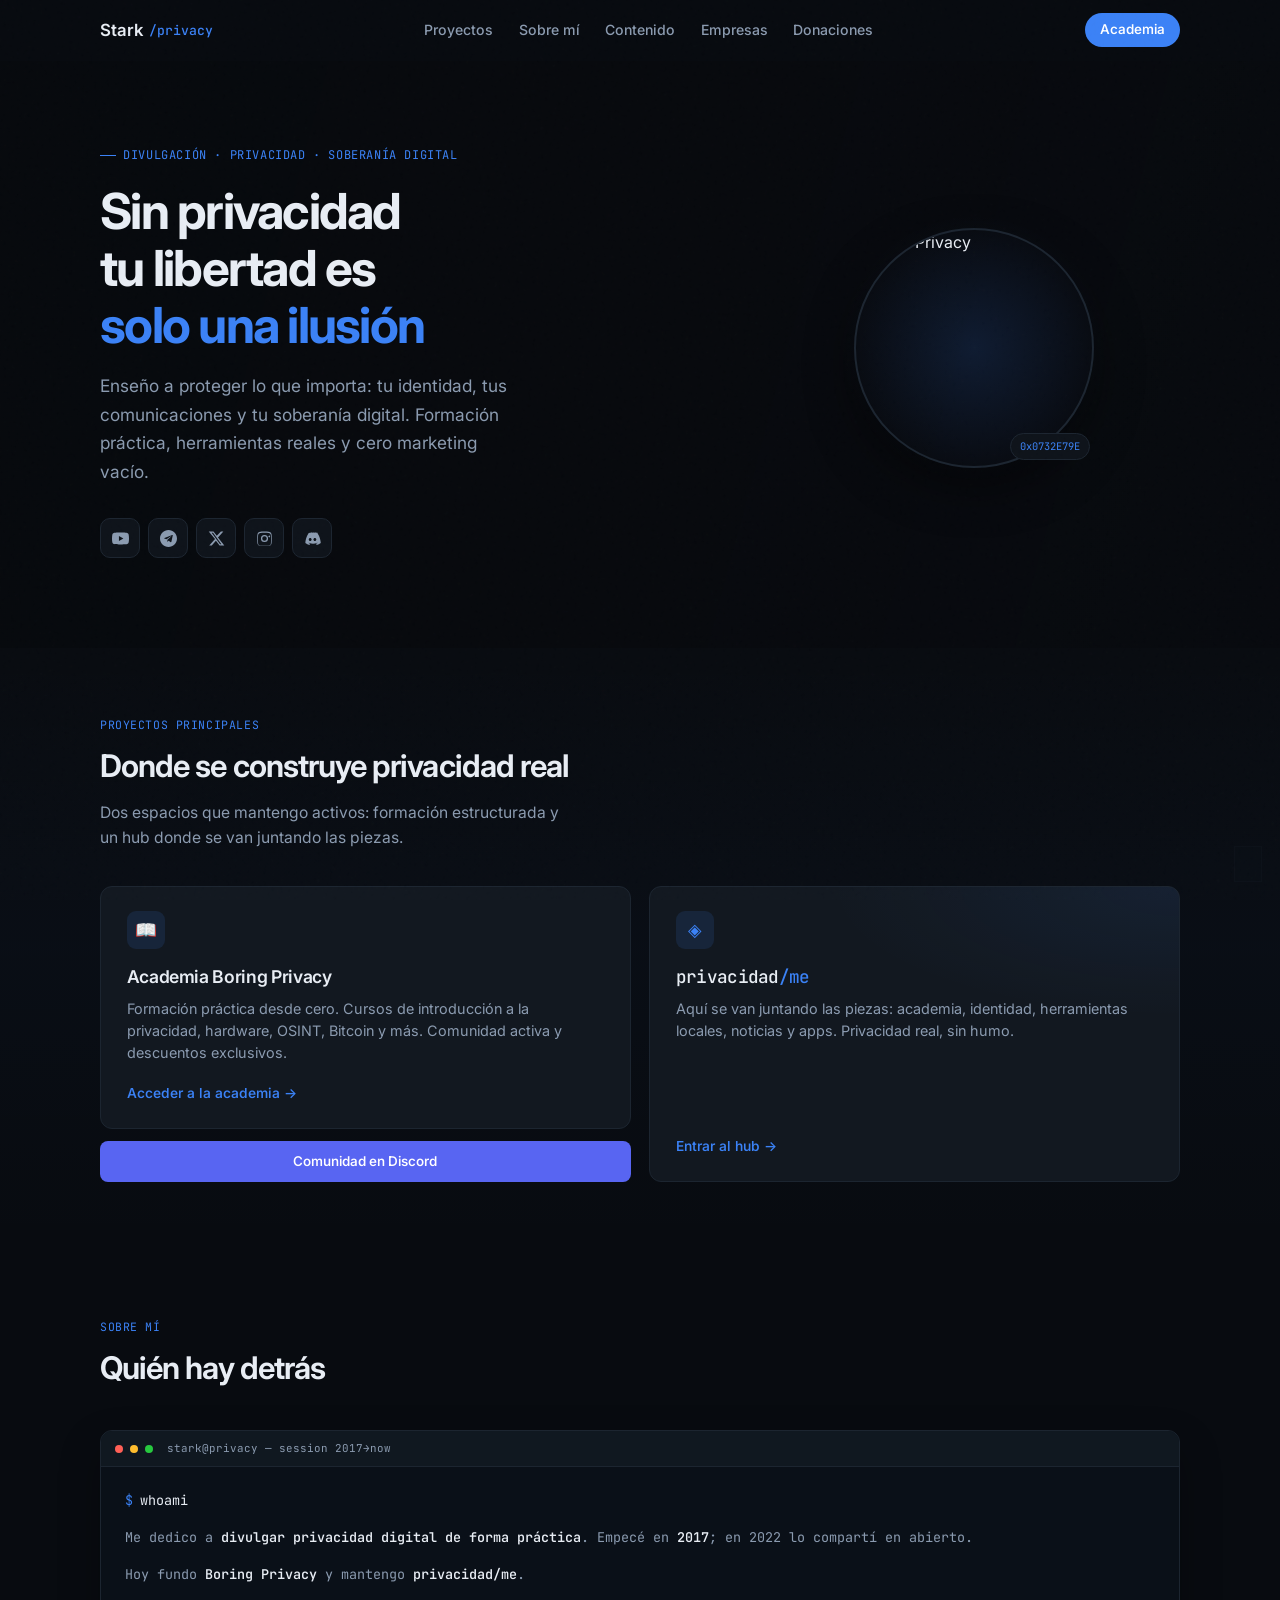
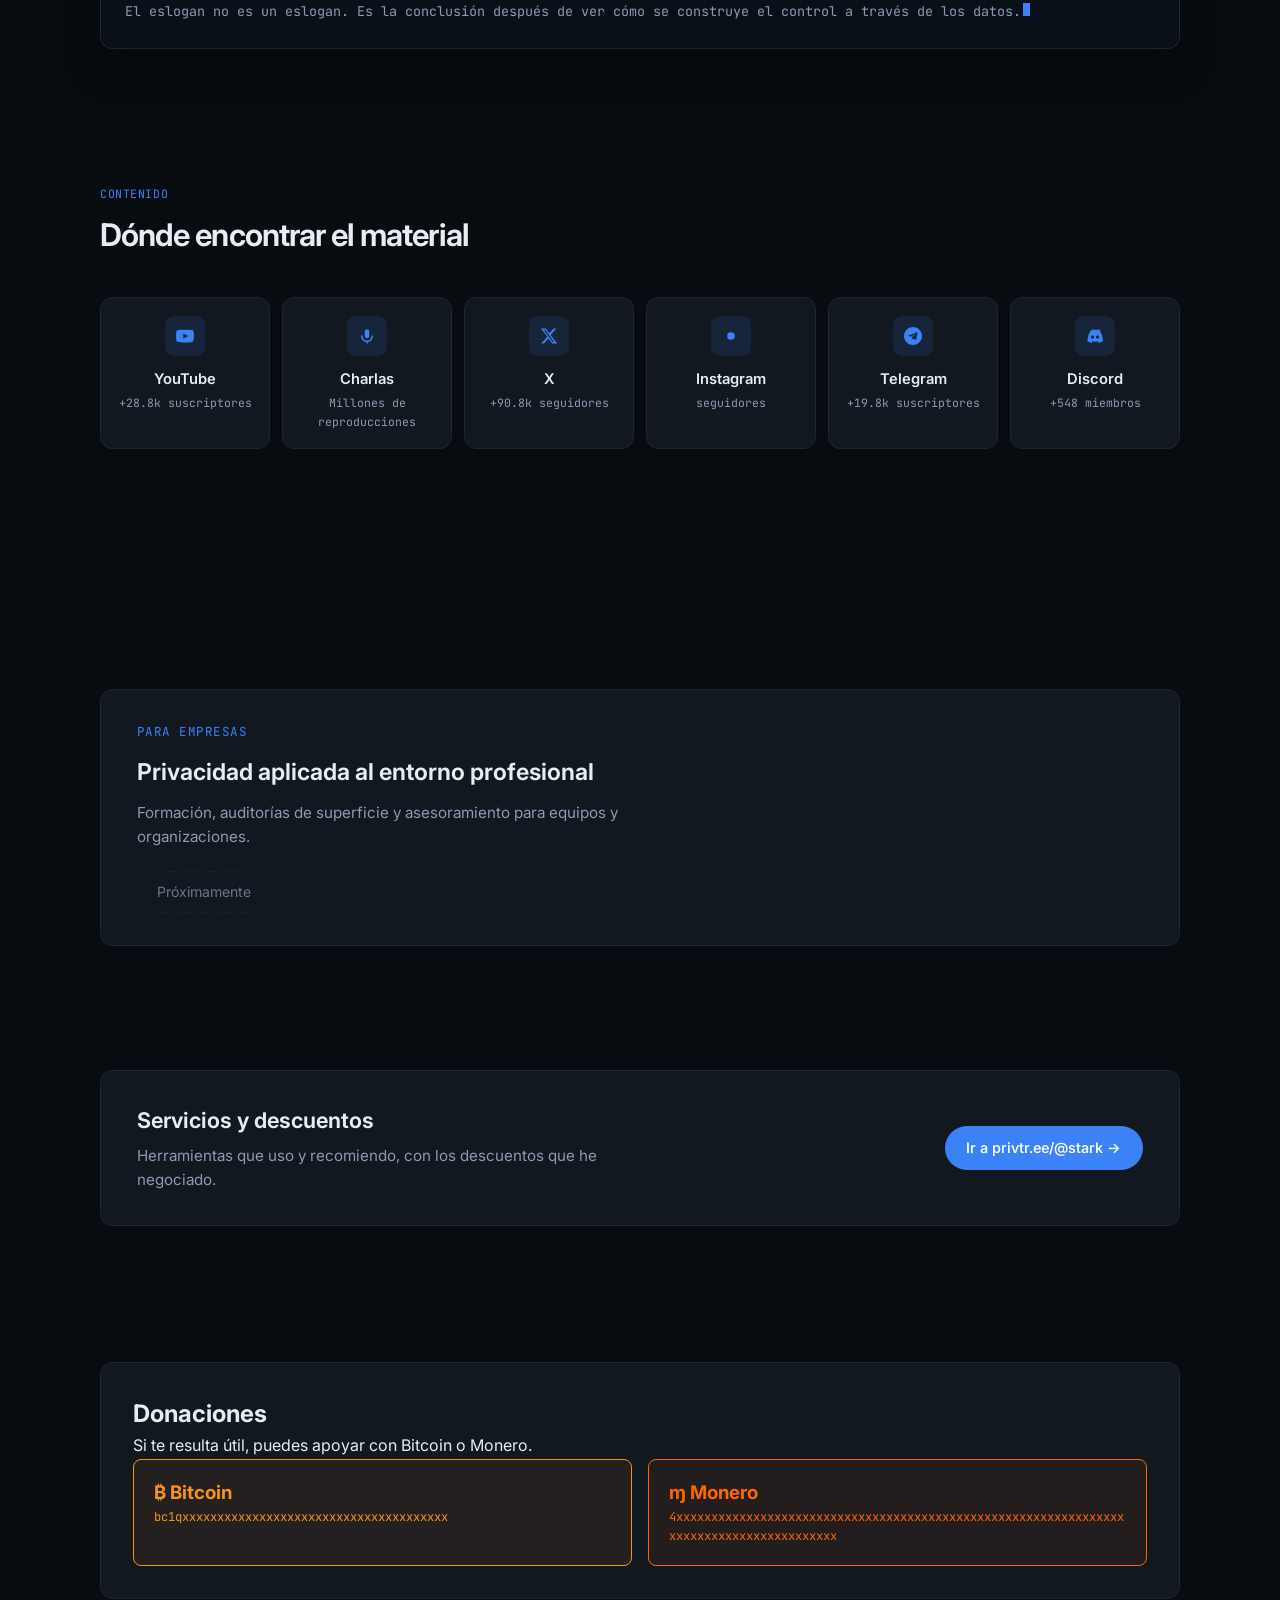
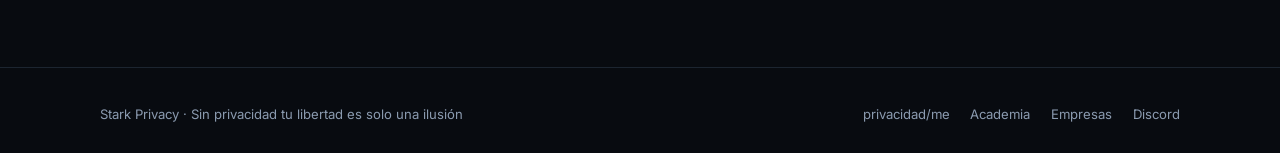
==== index.html @ 75a42e8d "Restore social icons, privacidad/me copy, live-ish stats, tighter footer blocks" ====
<!DOCTYPE html>
<html lang="es">
<head>
  <meta charset="UTF-8">
  <meta name="viewport" content="width=device-width, initial-scale=1.0">
  <title>Stark Privacy — Sin privacidad tu libertad es solo una ilusión</title>
  <meta name="description" content="Divulgador de privacidad digital. Fundador de Boring Privacy y privacidad/me.">
  <link rel="preconnect" href="https://fonts.googleapis.com">
  <link rel="preconnect" href="https://fonts.gstatic.com" crossorigin>
  <link href="https://fonts.googleapis.com/css2?family=Inter:wght@400;500;600;700&family=JetBrains+Mono:wght@400;500&display=swap" rel="stylesheet">
  <link rel="stylesheet" href="assets/site.css">
</head>
<body>
  <nav id="nav">
    <div class="container nav-inner">
      <a href="#" class="logo">Stark <span>/privacy</span></a>
      <ul class="nav-links">
        <li><a href="#destacados">Proyectos</a></li>
        <li><a href="#sobre">Sobre mí</a></li>
        <li><a href="#contenido">Contenido</a></li>
        <li><a href="#empresas">Empresas</a></li>
        <li><a href="#donaciones">Donaciones</a></li>
      </ul>
      <a href="https://privtr.ee/@boringprivacy" class="nav-cta" target="_blank" rel="noopener">Academia</a>
    </div>
  </nav>
  <header class="hero">
    <div class="hero-bg"></div>
    <div class="container hero-grid">
      <div>
        <div class="hero-label">Divulgación · Privacidad · Soberanía Digital</div>
        <h1>Sin privacidad<br>tu libertad es<br><em>solo una ilusión</em></h1>
        <p class="hero-lead">Enseño a proteger lo que importa: tu identidad, tus comunicaciones y tu soberanía digital. Formación práctica, herramientas reales y cero marketing vacío.</p>
        <div class="social-row">
          <a href="https://www.youtube.com/@StarkPrivacy" target="_blank" rel="noopener" title="YouTube" aria-label="YouTube"><svg viewBox="0 0 24 24"><path d="M23.5 6.2a3 3 0 0 0-2.1-2.1C19.5 3.5 12 3.5 12 3.5s-7.5 0-9.4.6A3 3 0 0 0 .5 6.2 31.5 31.5 0 0 0 0 12a31.5 31.5 0 0 0 .5 5.8 3 3 0 0 0 2.1 2.1c1.9.6 9.4.6 9.4.6s7.5 0 9.4-.6a3 3 0 0 0 2.1-2.1A31.5 31.5 0 0 0 24 12a31.5 31.5 0 0 0-.5-5.8zM9.8 15.5v-7l6.3 3.5-6.3 3.5z"/></svg></a>
          <a href="https://t.me/StarkPrivacy" target="_blank" rel="noopener" title="Telegram" aria-label="Telegram"><svg viewBox="0 0 24 24"><path d="M12 0C5.4 0 0 5.4 0 12s5.4 12 12 12 12-5.4 12-12S18.6 0 12 0zm5.9 8.2l-1.8 8.5c-.1.6-.5.7-1 .5l-2.8-2.1-1.4 1.3c-.1.2-.3.3-.6.3l.2-2.9 5.3-4.8c.2-.2 0-.3-.3-.1l-6.5 4.1-2.8-.9c-.6-.2-.6-.6.1-.9l11-4.2c.5-.2 1 .1.8.9z"/></svg></a>
          <a href="https://x.com/starkprivacy" target="_blank" rel="noopener" title="X" aria-label="X"><svg viewBox="0 0 24 24"><path d="M18.2 2H21.7L14.1 10.7 23 22h-6.6l-5.2-6.8L5.3 22H1.8l8.1-9.3L1 2h6.7l4.7 6.2L18.2 2zm-1.2 18h1.9L7.1 4H5.1l11.9 16z"/></svg></a>
          <a href="https://www.instagram.com/starkprivacy_" target="_blank" rel="noopener" title="Instagram" aria-label="Instagram"><svg viewBox="0 0 24 24"><path d="M12 2.2c3.2 0 3.6 0 4.9.1 1.2.1 1.8.2 2.3.4.6.2 1 .5 1.5 1 .4.4.7.9 1 1.5.2.4.4 1.1.4 2.3.1 1.3.1 1.6.1 4.9s0 3.6-.1 4.9c-.1 1.2-.2 1.8-.4 2.3-.2.6-.5 1-1 1.5-.4.4-.9.7-1.5 1-.4.2-1.1.4-2.3.4-1.3.1-1.6.1-4.9.1s-3.6 0-4.9-.1c-1.2-.1-1.8-.2-2.3-.4-.6-.2-1-.5-1.5-1-.4-.4-.7-.9-1-1.5-.2-.4-.4-1.1-.4-2.3-.1-1.3-.1-1.6-.1-4.9s0-3.6.1-4.9c.1-1.2.2-1.8.4-2.3.2-.6.5-1 1-1.5.4-.4.9-.7 1.5-1 .4-.2 1.1-.4 2.3-.4 1.3-.1 1.6.1 4.9-.1zm0 1.8c-3.2 0-3.5 0-4.8.1-1.1 0-1.7.2-2.1.4-.5.2-.8.4-1.1.7-.3.3-.6.6-.7 1.1-.2.4-.3 1-.4 2.1 0 1.2-.1 1.6-.1 4.8s0 3.5.1 4.8c0 1.1.2 1.7.4 2.1.2.5.4.8.7 1.1.3.3.6.6 1.1.7.4.2 1 .3 2.1.4 1.2 0 1.6.1 4.8.1s3.5 0 4.8-.1c1.1 0 1.7-.2 2.1-.4.5-.2.8-.4 1.1-.7.3-.3.6-.6.7-1.1.2-.4.3-1 .4-2.1 0-1.2.1-1.6.1-4.8s0-3.5-.1-4.8c0-1.1-.2-1.7-.4-2.1-.2-.5-.4-.8-.7-1.1-.3-.3-.6-.6-1.1-.7-.4-.2-1-.3-2.1-.4-1.2 0-1.6-.1-4.8-.1zm0 3.1a5 5 0 1 1 0 10 5 5 0 0 1 0-10zm0 1.8a3.2 3.2 0 1 0 0 6.4 3.2 3.2 0 0 0 0-6.4zm6.4-.9a1.2 1.2 0 1 1 0 2.3 1.2 1.2 0 0 1 0-2.3z"/></svg></a>
          <a href="https://discord.gg/cax9UWtk2D" target="_blank" rel="noopener" title="Discord" aria-label="Discord"><svg viewBox="0 0 24 24"><path d="M20.3 4.4A19.8 19.8 0 0 0 15.9 3l-.3.6c1.9.5 3.1 1.1 3.1 1.1a13.3 13.3 0 0 0-5.2-1 13.3 13.3 0 0 0-5.2 1s1.2-.7 3.2-1.2L11 3A19.5 19.5 0 0 0 6.7 4.4S2.3 10.4 1.9 18.5c1.9 1.4 3.8 2.3 5.7 2.8l1.2-1.9c-.8-.3-1.6-.7-2.3-1.1.2-.1.3-.2.5-.3 3.8 1.8 7.9 1.8 11.6 0 .1.1.3.2.5.3-.7.4-1.5.8-2.3 1.1l1.2 1.9c1.9-.5 3.8-1.4 5.7-2.8-.4-8.1-4.8-14.1-4.8-14.1zM8.7 15.5c-1.1 0-2-.9-2-2.1s.9-2.1 2-2.1 2.1.9 2.1 2.1-.9 2.1-2.1 2.1zm6.6 0c-1.1 0-2-.9-2-2.1s.9-2.1 2-2.1 2.1.9 2.1 2.1-.9 2.1-2.1 2.1z"/></svg></a>
        </div>
      </div>
      <div class="hero-visual">
        <div class="avatar-wrap">
          <img src="https://pbs.twimg.com/profile_images/1691362458655440896/jaacLom0.jpg" alt="Stark Privacy" width="240" height="240">
          <div class="avatar-badge">0x0732E79E</div>
        </div>
      </div>
    </div>
  </header>
  <section class="destacados" id="destacados">
    <div class="container">
      <div class="section-header">
        <div class="section-label">Proyectos principales</div>
        <h2>Donde se construye privacidad real</h2>
        <p>Dos espacios que mantengo activos: formación estructurada y un hub donde se van juntando las piezas.</p>
      </div>
      <div class="cards-2">
        <div class="left-col">
          <article class="card">
            <div class="card-icon">📖</div>
            <h3>Academia Boring Privacy</h3>
            <p>Formación práctica desde cero. Cursos de introducción a la privacidad, hardware, OSINT, Bitcoin y más. Comunidad activa y descuentos exclusivos.</p>
            <a href="https://privtr.ee/@boringprivacy" class="card-link" target="_blank" rel="noopener">Acceder a la academia →</a>
          </article>
          <a href="https://discord.gg/cax9UWtk2D" class="discord-btn" target="_blank" rel="noopener">Comunidad en Discord</a>
        </div>
        <article class="card privme">
          <div class="card-icon">◈</div>
          <h3>privacidad<span>/me</span></h3>
          <p>Aquí se van juntando las piezas: academia, identidad, herramientas locales, noticias y apps. Privacidad real, sin humo.</p>
          <a href="https://starkprivacy.github.io/privacidad_me/" class="card-link" target="_blank" rel="noopener">Entrar al hub →</a>
        </article>
      </div>
    </div>
  </section>
  <section id="sobre">
    <div class="container">
      <div class="section-header">
        <div class="section-label">Sobre mí</div>
        <h2>Quién hay detrás</h2>
      </div>
      <div class="term">
        <div class="term-bar">
          <span class="term-dot r"></span><span class="term-dot y"></span><span class="term-dot g"></span>
          <span class="term-title">stark@privacy — session 2017→now</span>
        </div>
        <div class="term-body">
          <div><span class="term-prompt">$</span><span class="term-cmd">whoami</span></div>
          <p>Me dedico a <strong>divulgar privacidad digital de forma práctica</strong>. Empecé en <strong>2017</strong>; en 2022 lo compartí en abierto.</p>
          <p>Hoy fundo <strong>Boring Privacy</strong> y mantengo <strong>privacidad/me</strong>.</p>
          <p>El eslogan no es un eslogan. Es la conclusión después de ver cómo se construye el control a través de los datos.<span class="term-cursor"></span></p>
        </div>
      </div>
    </div>
  </section>
  <section id="contenido">
    <div class="container">
      <div class="section-header">
        <div class="section-label">Contenido</div>
        <h2>Dónde encontrar el material</h2>
      </div>
      <div class="contenido-grid">
        <a href="https://www.youtube.com/@StarkPrivacy" class="content-card net-yt" target="_blank" rel="noopener"><div class="icon-wrap"><svg viewBox="0 0 24 24"><path d="M23.5 6.2a3 3 0 0 0-2.1-2.1C19.5 3.5 12 3.5 12 3.5s-7.5 0-9.4.6A3 3 0 0 0 .5 6.2 31.5 31.5 0 0 0 0 12a31.5 31.5 0 0 0 .5 5.8 3 3 0 0 0 2.1 2.1c1.9.6 9.4.6 9.4.6s7.5 0 9.4-.6a3 3 0 0 0 2.1-2.1A31.5 31.5 0 0 0 24 12a31.5 31.5 0 0 0-.5-5.8zM9.8 15.5v-7l6.3 3.5-6.3 3.5z"/></svg></div><h3>YouTube</h3><div class="stat-line">+28.8k suscriptores</div></a>
        <a href="https://privtr.ee/@starkpodcasts" class="content-card net-audio" target="_blank" rel="noopener"><div class="icon-wrap"><svg viewBox="0 0 24 24"><path d="M12 3a3 3 0 0 0-3 3v6a3 3 0 0 0 6 0V6a3 3 0 0 0-3-3zm-7 8a1 1 0 0 0-1 1 8 8 0 0 0 7 7.9V22h2v-2.1A8 8 0 0 0 20 12a1 1 0 0 0-2 0 6 6 0 0 1-12 0 1 1 0 0 0-1-1z"/></svg></div><h3>Charlas</h3><div class="stat-line">Millones de reproducciones</div></a>
        <a href="https://x.com/starkprivacy" class="content-card net-x" target="_blank" rel="noopener"><div class="icon-wrap"><svg viewBox="0 0 24 24"><path d="M18.2 2H21.7L14.1 10.7 23 22h-6.6l-5.2-6.8L5.3 22H1.8l8.1-9.3L1 2h6.7l4.7 6.2L18.2 2zm-1.2 18h1.9L7.1 4H5.1l11.9 16z"/></svg></div><h3>X</h3><div class="stat-line">+90.8k seguidores</div></a>
        <a href="https://www.instagram.com/starkprivacy_" class="content-card net-ig" target="_blank" rel="noopener"><div class="icon-wrap"><svg viewBox="0 0 24 24"><path d="M12 7a5 5 0 1 1 0 10 5 5 0 0 1 0-10z"/></svg></div><h3>Instagram</h3><div class="stat-line">seguidores</div></a>
        <a href="https://t.me/StarkPrivacy" class="content-card net-tg" target="_blank" rel="noopener"><div class="icon-wrap"><svg viewBox="0 0 24 24"><path d="M12 0C5.4 0 0 5.4 0 12s5.4 12 12 12 12-5.4 12-12S18.6 0 12 0zm5.9 8.2l-1.8 8.5c-.1.6-.5.7-1 .5l-2.8-2.1-1.4 1.3c-.1.2-.3.3-.6.3l.2-2.9 5.3-4.8c.2-.2 0-.3-.3-.1l-6.5 4.1-2.8-.9c-.6-.2-.6-.6.1-.9l11-4.2c.5-.2 1 .1.8.9z"/></svg></div><h3>Telegram</h3><div class="stat-line">+19.8k suscriptores</div></a>
        <a href="https://discord.gg/cax9UWtk2D" class="content-card net-dc" target="_blank" rel="noopener"><div class="icon-wrap"><svg viewBox="0 0 24 24"><path d="M20.3 4.4A19.8 19.8 0 0 0 15.9 3l-.3.6c1.9.5 3.1 1.1 3.1 1.1a13.3 13.3 0 0 0-5.2-1 13.3 13.3 0 0 0-5.2 1s1.2-.7 3.2-1.2L11 3A19.5 19.5 0 0 0 6.7 4.4S2.3 10.4 1.9 18.5c1.9 1.4 3.8 2.3 5.7 2.8l1.2-1.9c-.8-.3-1.6-.7-2.3-1.1 3.8 1.8 7.9 1.8 11.6 0-.7.4-1.5.8-2.3 1.1l1.2 1.9c1.9-.5 3.8-1.4 5.7-2.8-.4-8.1-4.8-14.1-4.8-14.1zM8.7 15.5c-1.1 0-2-.9-2-2.1s.9-2.1 2-2.1 2.1.9 2.1 2.1-.9 2.1-2.1 2.1zm6.6 0c-1.1 0-2-.9-2-2.1s.9-2.1 2-2.1 2.1.9 2.1 2.1-.9 2.1-2.1 2.1z"/></svg></div><h3>Discord</h3><div class="stat-line" data-net="dc">+548 miembros</div></a>
      </div>
      <div class="boletin" id="boletin">
        <div class="boletin-inner">
          <div class="boletin-face boletin-front">
            <div><div class="boletin-kicker">Boletín</div><p>Noticias breves, sin ruido. Autogestionado. Sin espionaje. Sin bullshit.</p></div>
            <button type="button" class="btn" id="boletin-open">Unirme</button>
          </div>
          <div class="boletin-face boletin-back">
            <form class="boletin-form" id="boletin-form" autocomplete="off">
              <input type="email" id="boletin-email" required placeholder="alias@correo.privado">
              <span class="captcha-q" id="captcha-q">¿?</span>
              <input type="text" class="captcha-in" id="captcha-in" inputmode="numeric" required placeholder="#">
              <button type="submit" class="btn">Enviar</button>
              <button type="button" class="boletin-ghost" id="boletin-cancel">Volver</button>
            </form>
          </div>
        </div>
      </div>
    </div>
  </section>
  <section class="empresas" id="empresas">
    <div class="container">
      <div class="empresas-box">
        <div class="glitch-title" data-text="Para empresas">Para empresas</div>
        <h2>Privacidad aplicada al entorno profesional</h2>
        <p>Formación, auditorías de superficie y asesoramiento para equipos y organizaciones.</p>
        <span class="btn-locked">Próximamente</span>
      </div>
    </div>
  </section>
  <section class="tools-section" id="herramientas">
    <div class="container">
      <a href="https://privtr.ee/@stark" class="tools-cta" target="_blank" rel="noopener">
        <div class="tools-cta-text">
          <h2>Servicios y descuentos</h2>
          <p>Herramientas que uso y recomiendo, con los descuentos que he negociado.</p>
        </div>
        <span class="btn">Ir a privtr.ee/@stark →</span>
      </a>
    </div>
  </section>
  <section id="donaciones">
    <div class="container">
      <div class="donaciones-box">
        <h2>Donaciones</h2>
        <p>Si te resulta útil, puedes apoyar con Bitcoin o Monero.</p>
        <div class="donation-grid">
          <div class="donation-item btc"><h3>₿ Bitcoin</h3><code>bc1qxxxxxxxxxxxxxxxxxxxxxxxxxxxxxxxxxxxxxx</code></div>
          <div class="donation-item xmr"><h3>ɱ Monero</h3><code>4xxxxxxxxxxxxxxxxxxxxxxxxxxxxxxxxxxxxxxxxxxxxxxxxxxxxxxxxxxxxxxxxxxxxxxxxxxxxxxxxxxxxxxxx</code></div>
        </div>
      </div>
    </div>
  </section>
  <footer>
    <div class="container footer-inner">
      <div class="footer-copy">Stark Privacy · Sin privacidad tu libertad es solo una ilusión</div>
      <div class="footer-links">
        <a href="https://starkprivacy.github.io/privacidad_me/" target="_blank" rel="noopener">privacidad/me</a>
        <a href="https://privtr.ee/@boringprivacy" target="_blank" rel="noopener">Academia</a>
        <a href="#empresas">Empresas</a>
        <a href="https://discord.gg/cax9UWtk2D" target="_blank" rel="noopener">Discord</a>
      </div>
    </div>
  </footer>
  <script>
    const nav=document.getElementById('nav');
    window.addEventListener('scroll',()=>nav.classList.toggle('scrolled',window.scrollY>20));
    const boletin=document.getElementById('boletin');
    const form=document.getElementById('boletin-form');
    const q=document.getElementById('captcha-q');
    const inp=document.getElementById('captcha-in');
    let ans=0;
    function roll(){const a=3+Math.floor(Math.random()*9),b=2+Math.floor(Math.random()*8);ans=a+b;q.textContent=a+' + '+b;inp.value='';}
    document.getElementById('boletin-open').onclick=()=>{roll();boletin.classList.add('is-flipped');};
    document.getElementById('boletin-cancel').onclick=()=>boletin.classList.remove('is-flipped');
    form.addEventListener('submit',e=>{
      e.preventDefault();
      const email=document.getElementById('boletin-email').value.trim();
      if(!/^[^\s@]+@[^\s@]+\.[^\s@]+$/.test(email)){inp.setCustomValidity('Correo no válido');inp.reportValidity();return;}
      if(String(parseInt(inp.value,10))!==String(ans)){inp.setCustomValidity('Captcha incorrecto');inp.reportValidity();roll();return;}
      window.open('https://boringprivacy.io/#newsletter','_blank','noopener');
      form.innerHTML='<p class="boletin-msg ok">Captcha ok. Completa el alta en la lista autogestionada.</p>';
    });
    fetch('https://discord.com/api/v9/invites/cax9UWtk2D?with_counts=true').then(r=>r.json()).then(d=>{const el=document.querySelector('[data-net="dc"]');if(el&&d.approximate_member_count)el.textContent='+'+d.approximate_member_count+' miembros';}).catch(()=>{});
  </script>
  <a href="services.html" class="paper-egg" title="" aria-label=" "></a>
</body>
</html>
---- assets/site.css ----
:root {
  --bg:#080b10; --elev:#0e131a; --card:#121820; --border:#1c2530;
  --text:#e8edf4; --muted:#8b9bb0; --accent:#3b82f6;
  --soft:rgba(59,130,246,.12); --glow:rgba(59,130,246,.25);
  --red:#ef4444; --btc:#F7931A; --xmr:#FF6600;
  --font:'Inter',system-ui,sans-serif; --mono:'JetBrains Mono',ui-monospace,monospace;
}
*{margin:0;padding:0;box-sizing:border-box}
html{scroll-behavior:smooth}
body{font-family:var(--font);background:var(--bg);color:var(--text);line-height:1.6;font-size:16px;-webkit-font-smoothing:antialiased;overflow-x:hidden}
body::before{content:"";position:fixed;inset:0;pointer-events:none;z-index:9999;opacity:.5;background-image:url("data:image/svg+xml,%3Csvg viewBox='0 0 256 256' xmlns='http://www.w3.org/2000/svg'%3E%3Cfilter id='n'%3E%3CfeTurbulence type='fractalNoise' baseFrequency='0.85' numOctaves='4' stitchTiles='stitch'/%3E%3C/filter%3E%3Crect width='100%25' height='100%25' filter='url(%23n)' opacity='0.035'/%3E%3C/svg%3E")}
a{color:inherit;text-decoration:none;transition:.2s}
img{max-width:100%;display:block}
.container{width:min(1080px,92%);margin:0 auto}
nav{position:fixed;top:0;left:0;right:0;z-index:100;background:rgba(8,11,16,.88);backdrop-filter:blur(16px);border-bottom:1px solid transparent}
nav.scrolled{border-bottom-color:var(--border)}
.nav-inner{display:flex;align-items:center;justify-content:space-between;height:60px}
.logo{font-weight:600;font-size:1.05rem;display:flex;align-items:center;gap:.35rem}
.logo span{color:var(--accent);font-family:var(--mono);font-size:.82rem;font-weight:500}
.nav-links{display:flex;gap:1.6rem;list-style:none;font-size:.88rem;font-weight:500;color:var(--muted)}
.nav-links a:hover{color:var(--text)}
.nav-cta{font-size:.84rem;font-weight:550;background:var(--accent);color:#fff;padding:.4rem .95rem;border-radius:999px}
.nav-cta:hover{background:#2563eb}
.hero{position:relative;padding:7.5rem 0 4.5rem;min-height:72vh;display:flex;align-items:center;overflow:hidden}
.hero-bg{position:absolute;inset:0;background:url('assets/hero-stage.jpg') center/cover no-repeat;opacity:.35;filter:saturate(.7) brightness(.55)}
.hero-bg::after{content:"";position:absolute;inset:0;background:linear-gradient(105deg,rgba(8,11,16,.94) 0%,rgba(8,11,16,.78) 50%,rgba(8,11,16,.55) 100%)}
.hero-grid{position:relative;z-index:2;display:grid;grid-template-columns:1.2fr .8fr;gap:3rem;align-items:center}
.hero-label{font-family:var(--mono);font-size:.75rem;color:var(--accent);letter-spacing:.05em;text-transform:uppercase;margin-bottom:1.1rem;display:inline-flex;align-items:center;gap:.45rem}
.hero-label::before{content:"";width:16px;height:1px;background:var(--accent)}
.hero h1{font-size:clamp(2.2rem,4.2vw,3.1rem);font-weight:700;letter-spacing:-.035em;line-height:1.15;margin-bottom:1.15rem}
.hero h1 em{font-style:normal;color:var(--accent)}
.hero-lead{font-size:1.08rem;color:var(--muted);max-width:38ch;margin-bottom:2rem;line-height:1.65}
.social-row{display:flex;gap:.5rem}
.social-row a{width:40px;height:40px;border-radius:10px;background:var(--elev);border:1px solid var(--border);display:grid;place-items:center;color:var(--muted)}
.social-row a[title="YouTube"]:hover{border-color:#FF0000;color:#FF0000}
.social-row a[title="Telegram"]:hover{border-color:#26A5E4;color:#26A5E4}
.social-row a[title="X"]:hover{border-color:#e7e9ea;color:#e7e9ea}
.social-row a[title="Instagram"]:hover{border-color:#E1306C;color:#E1306C}
.social-row a[title="Discord"]:hover{border-color:#5865F2;color:#5865F2}
.social-row svg{width:17px;height:17px;fill:currentColor}
.hero-visual{display:flex;justify-content:center}
.avatar-wrap{position:relative;width:240px;height:240px}
.avatar-wrap::before{content:"";position:absolute;inset:-14px;border-radius:50%;background:radial-gradient(circle,var(--glow),transparent 70%);opacity:.6}
.avatar-wrap img{width:100%;height:100%;object-fit:cover;border-radius:50%;border:2px solid var(--border);position:relative;z-index:1;box-shadow:0 18px 45px rgba(0,0,0,.5)}
.avatar-badge{position:absolute;bottom:8px;right:4px;z-index:2;background:var(--elev);border:1px solid var(--border);font-family:var(--mono);font-size:.65rem;padding:.25rem .55rem;border-radius:999px;color:var(--accent)}
section{padding:4.25rem 0}
.section-header{margin-bottom:2.25rem}
.section-label{font-family:var(--mono);font-size:.72rem;color:var(--accent);letter-spacing:.05em;text-transform:uppercase;margin-bottom:.5rem}
.section-header h2{font-size:clamp(1.55rem,2.7vw,1.95rem);font-weight:650;letter-spacing:-.03em;margin-bottom:.45rem}
.section-header p{color:var(--muted);max-width:46ch;font-size:.98rem}
.destacados{background:linear-gradient(180deg,transparent,rgba(59,130,246,.025) 50%,transparent)}
.cards-2{display:grid;grid-template-columns:1fr 1fr;gap:1.15rem;align-items:stretch}
.left-col{display:flex;flex-direction:column;gap:.75rem}
.left-col .card{flex:1}
.card{background:var(--card);border:1px solid var(--border);border-radius:12px;padding:1.5rem 1.6rem;transition:.25s;display:flex;flex-direction:column;height:100%}
.card:hover{border-color:#2a3644;transform:translateY(-2px)}
.card-icon{width:38px;height:38px;border-radius:9px;background:var(--soft);color:var(--accent);display:grid;place-items:center;font-size:1.1rem;margin-bottom:.9rem}
.card h3{font-size:1.1rem;font-weight:600;margin-bottom:.4rem;letter-spacing:-.02em}
.card p{color:var(--muted);font-size:.9rem;margin-bottom:1.1rem;line-height:1.55;flex-grow:1}
.card-link{font-size:.86rem;font-weight:550;color:var(--accent);display:inline-flex;align-items:center;gap:.3rem}
.card-link:hover{gap:.45rem}
.card.privme{background:radial-gradient(120% 80% at 100% 0%,rgba(59,130,246,.08),transparent 55%),var(--card)}
.card.privme h3{font-family:var(--mono);font-weight:500;letter-spacing:-.04em}
.card.privme h3 span{color:var(--accent)}
.privme-meta{font-family:var(--mono);font-size:.68rem;color:var(--accent);letter-spacing:.08em;text-transform:uppercase;margin-bottom:.55rem}
.node-row{display:flex;flex-wrap:wrap;gap:.35rem;margin:.15rem 0 1.1rem}
.node-chip{font-family:var(--mono);font-size:.64rem;color:var(--muted);border:1px solid var(--border);border-radius:999px;padding:.18rem .5rem}
.discord-btn{display:flex;align-items:center;justify-content:center;gap:.4rem;width:100%;padding:.6rem 1.3rem;background:#5865F2;color:#fff;border-radius:8px;font-size:.84rem;font-weight:550}
.discord-btn:hover{background:#4752c4}
.term{background:#0a1018;border:1px solid var(--border);border-radius:12px;overflow:hidden;box-shadow:0 18px 40px rgba(0,0,0,.28)}
.term-bar{display:flex;align-items:center;gap:.45rem;padding:.55rem .85rem;background:#101820;border-bottom:1px solid var(--border)}
.term-dot{width:8px;height:8px;border-radius:50%}
.term-dot.r{background:#ff5f56}.term-dot.y{background:#ffbd2e}.term-dot.g{background:#27c93f}
.term-title{margin-left:.4rem;font-family:var(--mono);font-size:.68rem;color:var(--muted)}
.term-body{padding:1.35rem 1.5rem 1.5rem;font-family:var(--mono);font-size:.84rem;line-height:1.75;color:#9fb0c3}
.term-prompt{color:var(--accent);margin-right:.45rem}
.term-cmd{color:var(--text)}
.term-body p{margin:.85rem 0 0;color:#8b9bb0}
.term-body strong{color:var(--text);font-weight:550}
.term-cursor{display:inline-block;width:7px;height:.95em;background:var(--accent);margin-left:2px;animation:blink 1.1s steps(1) infinite}
@keyframes blink{50%{opacity:0}}
.contenido-grid{display:grid;grid-template-columns:repeat(6,1fr);gap:.75rem;margin-bottom:1.25rem}
.content-card{background:var(--card);border:1px solid var(--border);border-radius:12px;padding:1.15rem .7rem 1.05rem;text-align:center;transition:.22s}
.content-card:hover{transform:translateY(-3px)}
.content-card .icon-wrap{width:40px;height:40px;margin:0 auto .7rem;border-radius:9px;background:var(--soft);display:grid;place-items:center;color:var(--accent)}
.content-card .icon-wrap svg{width:18px;height:18px;fill:currentColor}
.content-card h3{font-size:.92rem;font-weight:600;margin-bottom:.2rem}
.stat-line{font-family:var(--mono);font-size:.72rem;color:var(--muted)}
.net-yt:hover{border-color:#FF0000}.net-yt:hover .icon-wrap{background:rgba(255,0,0,.14);color:#FF0000}
.net-audio:hover{border-color:#c084fc}.net-audio:hover .icon-wrap{color:#c084fc}
.net-x:hover{border-color:#e7e9ea}.net-x:hover .icon-wrap{color:#e7e9ea}
.net-ig:hover{border-color:#E1306C}.net-ig:hover .icon-wrap{color:#E1306C}
.net-tg:hover{border-color:#26A5E4}.net-tg:hover .icon-wrap{color:#26A5E4}
.net-dc:hover{border-color:#5865F2}.net-dc:hover .icon-wrap{color:#5865F2}
.boletin{perspective:1400px;min-height:96px}
.boletin-inner{position:relative;min-height:96px;transform-style:preserve-3d;transition:transform .72s cubic-bezier(.4,.15,.2,1)}
.boletin.is-flipped .boletin-inner{transform:rotateX(180deg)}
.boletin-face{background:var(--elev);border:1px solid var(--border);border-radius:12px;padding:1.15rem 1.5rem;backface-visibility:hidden}
.boletin-front{display:flex;align-items:center;justify-content:space-between;gap:1.25rem;flex-wrap:wrap}
.boletin-back{position:absolute;inset:0;transform:rotateX(180deg);display:flex;align-items:center}
.boletin-kicker{font-family:var(--mono);font-size:.68rem;letter-spacing:.12em;text-transform:uppercase;color:var(--accent);margin-bottom:.28rem}
.boletin-front p{color:var(--muted);font-size:.9rem;margin:0;max-width:58ch}
.boletin-front .btn,.boletin-back .btn{background:var(--red);color:#fff;padding:.5rem 1.15rem;border-radius:999px;font-size:.84rem;font-weight:550;border:0;cursor:pointer;font-family:inherit}
.boletin-form{display:grid;grid-template-columns:minmax(160px,1.4fr) auto 72px auto auto;gap:.55rem;align-items:center;width:100%}
.boletin-form input{background:var(--bg);border:1px solid var(--border);color:var(--text);border-radius:8px;padding:.55rem .75rem;font-family:var(--mono);font-size:.82rem;outline:none}
.captcha-q{font-family:var(--mono);font-size:.78rem;color:var(--muted)}
.boletin-ghost{background:transparent;border:1px solid var(--border);color:var(--muted);padding:.5rem .8rem;border-radius:999px;font-size:.8rem;cursor:pointer;font-family:inherit}
.boletin-msg.ok{color:#4ade80;font-size:.86rem}
.empresas{padding:3.5rem 0}
.empresas-box{position:relative;background:var(--card);border:1px solid var(--border);border-radius:12px;padding:2rem 2.25rem}
.glitch-title{font-family:var(--mono);font-size:.78rem;letter-spacing:.12em;text-transform:uppercase;color:var(--accent);margin-bottom:.75rem;position:relative}
.empresas-box h2{font-size:1.45rem;font-weight:650;margin-bottom:.6rem}
.empresas-box p{color:var(--muted);font-size:.95rem;max-width:52ch;margin-bottom:1.35rem}
.btn-locked{display:inline-flex;border:1px dashed var(--border);color:var(--muted);padding:.55rem 1.2rem;border-radius:999px;font-size:.88rem;opacity:.72}
.tools-cta{background:var(--card);border:1px solid var(--border);border-radius:12px;padding:2rem 2.25rem;display:flex;align-items:center;justify-content:space-between;gap:1.5rem;flex-wrap:wrap}
.tools-cta-text h2{font-size:1.35rem;font-weight:650;margin-bottom:.4rem}
.tools-cta-text p{color:var(--muted);font-size:.95rem;max-width:48ch;margin:0}
.tools-cta .btn{background:var(--accent);color:#fff;padding:.65rem 1.35rem;border-radius:999px;font-size:.9rem;font-weight:550}
.donaciones-box{background:var(--card);border:1px solid var(--border);border-radius:12px;padding:2rem}
.donation-grid{display:grid;grid-template-columns:1fr 1fr;gap:1rem}
.donation-item{border-radius:8px;padding:1.15rem 1.25rem}
.donation-item.btc{border:1px solid var(--btc);background:rgba(247,147,26,.07)}
.donation-item.xmr{border:1px solid var(--xmr);background:rgba(255,102,0,.07)}
.donation-item.btc h3,.donation-item.btc code{color:var(--btc)}
.donation-item.xmr h3,.donation-item.xmr code{color:var(--xmr)}
.donation-item code{font-family:var(--mono);font-size:.76rem;word-break:break-all;display:block}
footer{border-top:1px solid var(--border);padding:2.25rem 0 1.75rem}
.footer-inner{display:flex;justify-content:space-between;flex-wrap:wrap;gap:1.25rem}
.footer-copy,.footer-links{font-size:.82rem;color:var(--muted)}
.footer-links{display:flex;gap:1.3rem}
.paper-egg{position:fixed;bottom:18px;right:18px;width:28px;height:36px;background:#121820;border:1px solid #2a3344;opacity:.12;z-index:50}
@media(max-width:900px){.hero-grid,.cards-2,.donation-grid{grid-template-columns:1fr}.contenido-grid{grid-template-columns:repeat(3,1fr)}.nav-links{display:none}.avatar-wrap{width:180px;height:180px}.hero{padding-top:6.5rem}}
@media(max-width:560px){.contenido-grid{grid-template-columns:1fr 1fr}}
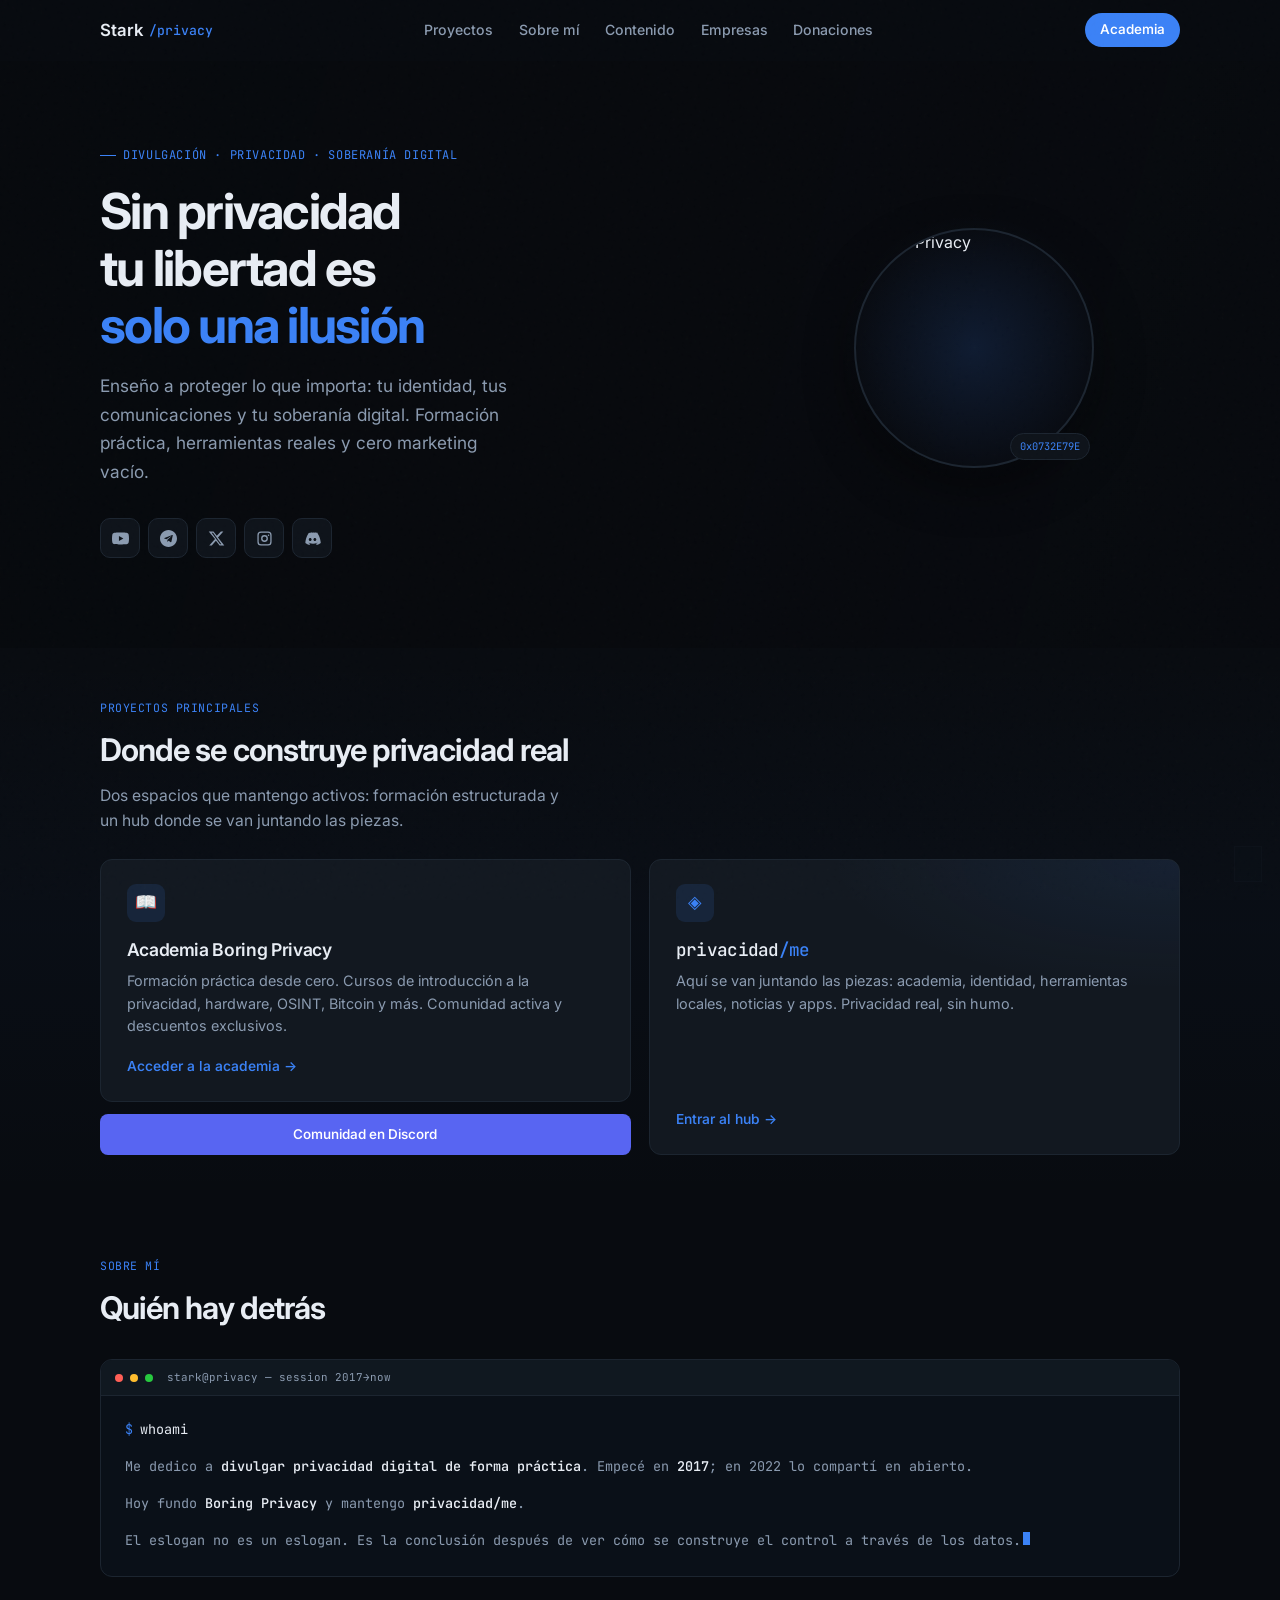
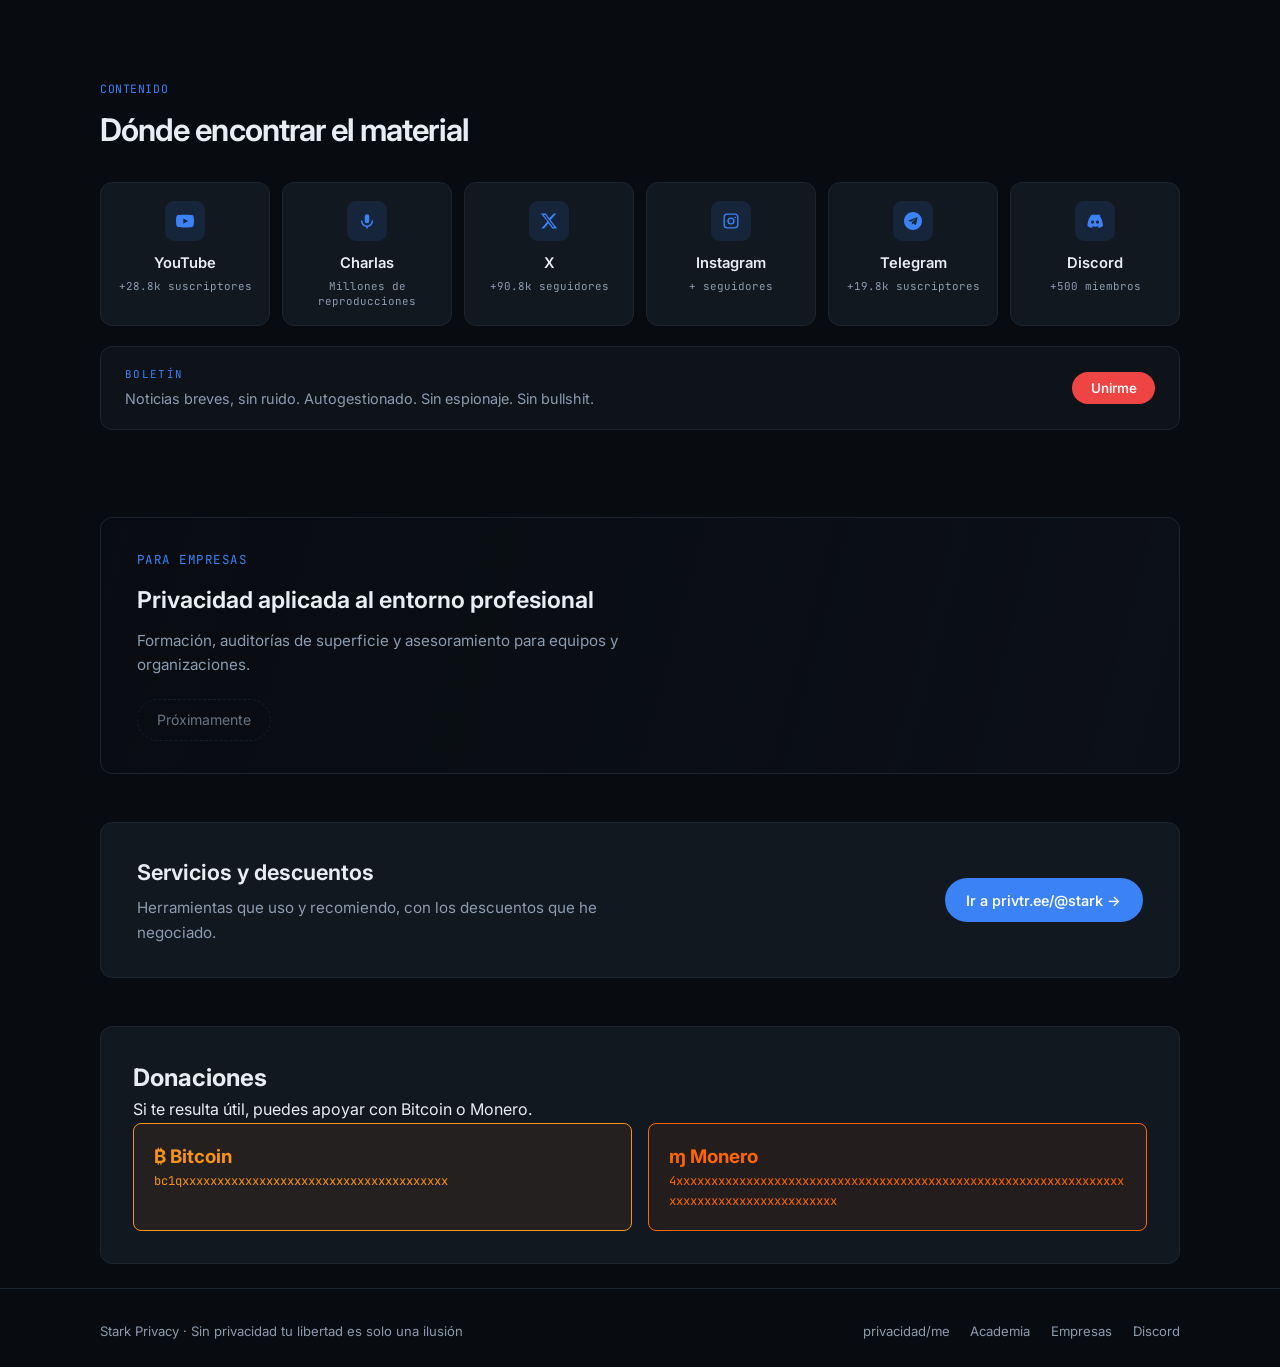
==== commit cc7248bf: "Fix Instagram icon, round Discord, photo cards for projects" ====
--- a/index.html
+++ b/index.html
@@ -35,7 +35,7 @@
           <a href="https://www.youtube.com/@StarkPrivacy" target="_blank" rel="noopener" title="YouTube" aria-label="YouTube"><svg viewBox="0 0 24 24"><path d="M23.5 6.2a3 3 0 0 0-2.1-2.1C19.5 3.5 12 3.5 12 3.5s-7.5 0-9.4.6A3 3 0 0 0 .5 6.2 31.5 31.5 0 0 0 0 12a31.5 31.5 0 0 0 .5 5.8 3 3 0 0 0 2.1 2.1c1.9.6 9.4.6 9.4.6s7.5 0 9.4-.6a3 3 0 0 0 2.1-2.1A31.5 31.5 0 0 0 24 12a31.5 31.5 0 0 0-.5-5.8zM9.8 15.5v-7l6.3 3.5-6.3 3.5z"/></svg></a>
           <a href="https://t.me/StarkPrivacy" target="_blank" rel="noopener" title="Telegram" aria-label="Telegram"><svg viewBox="0 0 24 24"><path d="M12 0C5.4 0 0 5.4 0 12s5.4 12 12 12 12-5.4 12-12S18.6 0 12 0zm5.9 8.2l-1.8 8.5c-.1.6-.5.7-1 .5l-2.8-2.1-1.4 1.3c-.1.2-.3.3-.6.3l.2-2.9 5.3-4.8c.2-.2 0-.3-.3-.1l-6.5 4.1-2.8-.9c-.6-.2-.6-.6.1-.9l11-4.2c.5-.2 1 .1.8.9z"/></svg></a>
           <a href="https://x.com/starkprivacy" target="_blank" rel="noopener" title="X" aria-label="X"><svg viewBox="0 0 24 24"><path d="M18.2 2H21.7L14.1 10.7 23 22h-6.6l-5.2-6.8L5.3 22H1.8l8.1-9.3L1 2h6.7l4.7 6.2L18.2 2zm-1.2 18h1.9L7.1 4H5.1l11.9 16z"/></svg></a>
-          <a href="https://www.instagram.com/starkprivacy_" target="_blank" rel="noopener" title="Instagram" aria-label="Instagram"><svg viewBox="0 0 24 24"><path d="M12 2.2c3.2 0 3.6 0 4.9.1 1.2.1 1.8.2 2.3.4.6.2 1 .5 1.5 1 .4.4.7.9 1 1.5.2.4.4 1.1.4 2.3.1 1.3.1 1.6.1 4.9s0 3.6-.1 4.9c-.1 1.2-.2 1.8-.4 2.3-.2.6-.5 1-1 1.5-.4.4-.9.7-1.5 1-.4.2-1.1.4-2.3.4-1.3.1-1.6.1-4.9.1s-3.6 0-4.9-.1c-1.2-.1-1.8-.2-2.3-.4-.6-.2-1-.5-1.5-1-.4-.4-.7-.9-1-1.5-.2-.4-.4-1.1-.4-2.3-.1-1.3-.1-1.6-.1-4.9s0-3.6.1-4.9c.1-1.2.2-1.8.4-2.3.2-.6.5-1 1-1.5.4-.4.9-.7 1.5-1 .4-.2 1.1-.4 2.3-.4 1.3-.1 1.6.1 4.9-.1zm0 1.8c-3.2 0-3.5 0-4.8.1-1.1 0-1.7.2-2.1.4-.5.2-.8.4-1.1.7-.3.3-.6.6-.7 1.1-.2.4-.3 1-.4 2.1 0 1.2-.1 1.6-.1 4.8s0 3.5.1 4.8c0 1.1.2 1.7.4 2.1.2.5.4.8.7 1.1.3.3.6.6 1.1.7.4.2 1 .3 2.1.4 1.2 0 1.6.1 4.8.1s3.5 0 4.8-.1c1.1 0 1.7-.2 2.1-.4.5-.2.8-.4 1.1-.7.3-.3.6-.6.7-1.1.2-.4.3-1 .4-2.1 0-1.2.1-1.6.1-4.8s0-3.5-.1-4.8c0-1.1-.2-1.7-.4-2.1-.2-.5-.4-.8-.7-1.1-.3-.3-.6-.6-1.1-.7-.4-.2-1-.3-2.1-.4-1.2 0-1.6-.1-4.8-.1zm0 3.1a5 5 0 1 1 0 10 5 5 0 0 1 0-10zm0 1.8a3.2 3.2 0 1 0 0 6.4 3.2 3.2 0 0 0 0-6.4zm6.4-.9a1.2 1.2 0 1 1 0 2.3 1.2 1.2 0 0 1 0-2.3z"/></svg></a>
+          <a href="https://www.instagram.com/starkprivacy_" target="_blank" rel="noopener" title="Instagram" aria-label="Instagram"><svg viewBox="0 0 24 24"><path d="M7 2h10a5 5 0 0 1 5 5v10a5 5 0 0 1-5 5H7a5 5 0 0 1-5-5V7a5 5 0 0 1 5-5zm10 1.8H7A3.2 3.2 0 0 0 3.8 7v10A3.2 3.2 0 0 0 7 20.2h10A3.2 3.2 0 0 0 20.2 17V7A3.2 3.2 0 0 0 17 3.8zM12 7.2A4.8 4.8 0 1 1 7.2 12 4.8 4.8 0 0 1 12 7.2zm0 1.9A2.9 2.9 0 1 0 14.9 12 2.9 2.9 0 0 0 12 9.1zM17.7 6.2a1.1 1.1 0 1 1-1.1 1.1 1.1 1.1 0 0 1 1.1-1.1z"/></svg></a>
           <a href="https://discord.gg/cax9UWtk2D" target="_blank" rel="noopener" title="Discord" aria-label="Discord"><svg viewBox="0 0 24 24"><path d="M20.3 4.4A19.8 19.8 0 0 0 15.9 3l-.3.6c1.9.5 3.1 1.1 3.1 1.1a13.3 13.3 0 0 0-5.2-1 13.3 13.3 0 0 0-5.2 1s1.2-.7 3.2-1.2L11 3A19.5 19.5 0 0 0 6.7 4.4S2.3 10.4 1.9 18.5c1.9 1.4 3.8 2.3 5.7 2.8l1.2-1.9c-.8-.3-1.6-.7-2.3-1.1.2-.1.3-.2.5-.3 3.8 1.8 7.9 1.8 11.6 0 .1.1.3.2.5.3-.7.4-1.5.8-2.3 1.1l1.2 1.9c1.9-.5 3.8-1.4 5.7-2.8-.4-8.1-4.8-14.1-4.8-14.1zM8.7 15.5c-1.1 0-2-.9-2-2.1s.9-2.1 2-2.1 2.1.9 2.1 2.1-.9 2.1-2.1 2.1zm6.6 0c-1.1 0-2-.9-2-2.1s.9-2.1 2-2.1 2.1.9 2.1 2.1-.9 2.1-2.1 2.1z"/></svg></a>
         </div>
       </div>
@@ -56,7 +56,7 @@
       </div>
       <div class="cards-2">
         <div class="left-col">
-          <article class="card">
+          <article class="card card-academia">
             <div class="card-icon">📖</div>
             <h3>Academia Boring Privacy</h3>
             <p>Formación práctica desde cero. Cursos de introducción a la privacidad, hardware, OSINT, Bitcoin y más. Comunidad activa y descuentos exclusivos.</p>
@@ -103,9 +103,9 @@
         <a href="https://www.youtube.com/@StarkPrivacy" class="content-card net-yt" target="_blank" rel="noopener"><div class="icon-wrap"><svg viewBox="0 0 24 24"><path d="M23.5 6.2a3 3 0 0 0-2.1-2.1C19.5 3.5 12 3.5 12 3.5s-7.5 0-9.4.6A3 3 0 0 0 .5 6.2 31.5 31.5 0 0 0 0 12a31.5 31.5 0 0 0 .5 5.8 3 3 0 0 0 2.1 2.1c1.9.6 9.4.6 9.4.6s7.5 0 9.4-.6a3 3 0 0 0 2.1-2.1A31.5 31.5 0 0 0 24 12a31.5 31.5 0 0 0-.5-5.8zM9.8 15.5v-7l6.3 3.5-6.3 3.5z"/></svg></div><h3>YouTube</h3><div class="stat-line">+28.8k suscriptores</div></a>
         <a href="https://privtr.ee/@starkpodcasts" class="content-card net-audio" target="_blank" rel="noopener"><div class="icon-wrap"><svg viewBox="0 0 24 24"><path d="M12 3a3 3 0 0 0-3 3v6a3 3 0 0 0 6 0V6a3 3 0 0 0-3-3zm-7 8a1 1 0 0 0-1 1 8 8 0 0 0 7 7.9V22h2v-2.1A8 8 0 0 0 20 12a1 1 0 0 0-2 0 6 6 0 0 1-12 0 1 1 0 0 0-1-1z"/></svg></div><h3>Charlas</h3><div class="stat-line">Millones de reproducciones</div></a>
         <a href="https://x.com/starkprivacy" class="content-card net-x" target="_blank" rel="noopener"><div class="icon-wrap"><svg viewBox="0 0 24 24"><path d="M18.2 2H21.7L14.1 10.7 23 22h-6.6l-5.2-6.8L5.3 22H1.8l8.1-9.3L1 2h6.7l4.7 6.2L18.2 2zm-1.2 18h1.9L7.1 4H5.1l11.9 16z"/></svg></div><h3>X</h3><div class="stat-line">+90.8k seguidores</div></a>
-        <a href="https://www.instagram.com/starkprivacy_" class="content-card net-ig" target="_blank" rel="noopener"><div class="icon-wrap"><svg viewBox="0 0 24 24"><path d="M12 7a5 5 0 1 1 0 10 5 5 0 0 1 0-10z"/></svg></div><h3>Instagram</h3><div class="stat-line">seguidores</div></a>
+        <a href="https://www.instagram.com/starkprivacy_" class="content-card net-ig" target="_blank" rel="noopener"><div class="icon-wrap"><svg viewBox="0 0 24 24"><path d="M7 2h10a5 5 0 0 1 5 5v10a5 5 0 0 1-5 5H7a5 5 0 0 1-5-5V7a5 5 0 0 1 5-5zm10 1.8H7A3.2 3.2 0 0 0 3.8 7v10A3.2 3.2 0 0 0 7 20.2h10A3.2 3.2 0 0 0 20.2 17V7A3.2 3.2 0 0 0 17 3.8zM12 7.2A4.8 4.8 0 1 1 7.2 12 4.8 4.8 0 0 1 12 7.2zm0 1.9A2.9 2.9 0 1 0 14.9 12 2.9 2.9 0 0 0 12 9.1zM17.7 6.2a1.1 1.1 0 1 1-1.1 1.1 1.1 1.1 0 0 1 1.1-1.1z"/></svg></div><h3>Instagram</h3><div class="stat-line">+ seguidores</div></a>
         <a href="https://t.me/StarkPrivacy" class="content-card net-tg" target="_blank" rel="noopener"><div class="icon-wrap"><svg viewBox="0 0 24 24"><path d="M12 0C5.4 0 0 5.4 0 12s5.4 12 12 12 12-5.4 12-12S18.6 0 12 0zm5.9 8.2l-1.8 8.5c-.1.6-.5.7-1 .5l-2.8-2.1-1.4 1.3c-.1.2-.3.3-.6.3l.2-2.9 5.3-4.8c.2-.2 0-.3-.3-.1l-6.5 4.1-2.8-.9c-.6-.2-.6-.6.1-.9l11-4.2c.5-.2 1 .1.8.9z"/></svg></div><h3>Telegram</h3><div class="stat-line">+19.8k suscriptores</div></a>
-        <a href="https://discord.gg/cax9UWtk2D" class="content-card net-dc" target="_blank" rel="noopener"><div class="icon-wrap"><svg viewBox="0 0 24 24"><path d="M20.3 4.4A19.8 19.8 0 0 0 15.9 3l-.3.6c1.9.5 3.1 1.1 3.1 1.1a13.3 13.3 0 0 0-5.2-1 13.3 13.3 0 0 0-5.2 1s1.2-.7 3.2-1.2L11 3A19.5 19.5 0 0 0 6.7 4.4S2.3 10.4 1.9 18.5c1.9 1.4 3.8 2.3 5.7 2.8l1.2-1.9c-.8-.3-1.6-.7-2.3-1.1 3.8 1.8 7.9 1.8 11.6 0-.7.4-1.5.8-2.3 1.1l1.2 1.9c1.9-.5 3.8-1.4 5.7-2.8-.4-8.1-4.8-14.1-4.8-14.1zM8.7 15.5c-1.1 0-2-.9-2-2.1s.9-2.1 2-2.1 2.1.9 2.1 2.1-.9 2.1-2.1 2.1zm6.6 0c-1.1 0-2-.9-2-2.1s.9-2.1 2-2.1 2.1.9 2.1 2.1-.9 2.1-2.1 2.1z"/></svg></div><h3>Discord</h3><div class="stat-line" data-net="dc">+548 miembros</div></a>
+        <a href="https://discord.gg/cax9UWtk2D" class="content-card net-dc" target="_blank" rel="noopener"><div class="icon-wrap"><svg viewBox="0 0 24 24"><path d="M20.3 4.4A19.8 19.8 0 0 0 15.9 3l-.3.6c1.9.5 3.1 1.1 3.1 1.1a13.3 13.3 0 0 0-5.2-1 13.3 13.3 0 0 0-5.2 1s1.2-.7 3.2-1.2L11 3A19.5 19.5 0 0 0 6.7 4.4S2.3 10.4 1.9 18.5c1.9 1.4 3.8 2.3 5.7 2.8l1.2-1.9c-.8-.3-1.6-.7-2.3-1.1 3.8 1.8 7.9 1.8 11.6 0-.7.4-1.5.8-2.3 1.1l1.2 1.9c1.9-.5 3.8-1.4 5.7-2.8-.4-8.1-4.8-14.1-4.8-14.1zM8.7 15.5c-1.1 0-2-.9-2-2.1s.9-2.1 2-2.1 2.1.9 2.1 2.1-.9 2.1-2.1 2.1zm6.6 0c-1.1 0-2-.9-2-2.1s.9-2.1 2-2.1 2.1.9 2.1 2.1-.9 2.1-2.1 2.1z"/></svg></div><h3>Discord</h3><div class="stat-line" data-net="dc">+500 miembros</div></a>
       </div>
       <div class="boletin" id="boletin">
         <div class="boletin-inner">
@@ -189,7 +189,7 @@
       window.open('https://boringprivacy.io/#newsletter','_blank','noopener');
       form.innerHTML='<p class="boletin-msg ok">Captcha ok. Completa el alta en la lista autogestionada.</p>';
     });
-    fetch('https://discord.com/api/v9/invites/cax9UWtk2D?with_counts=true').then(r=>r.json()).then(d=>{const el=document.querySelector('[data-net="dc"]');if(el&&d.approximate_member_count)el.textContent='+'+d.approximate_member_count+' miembros';}).catch(()=>{});
+    fetch('https://discord.com/api/v9/invites/cax9UWtk2D?with_counts=true').then(r=>r.json()).then(d=>{const el=document.querySelector('[data-net="dc"]');if(el&&d.approximate_member_count){const n=Math.max(100,Math.floor(d.approximate_member_count/100)*100);el.textContent='+'+n+' miembros';}}).catch(()=>{});
   </script>
   <a href="services.html" class="paper-egg" title="" aria-label=" "></a>
 </body>
--- a/assets/site.css
+++ b/assets/site.css
@@ -22,7 +22,7 @@
 .nav-cta{font-size:.84rem;font-weight:550;background:var(--accent);color:#fff;padding:.4rem .95rem;border-radius:999px}
 .nav-cta:hover{background:#2563eb}
 .hero{position:relative;padding:7.5rem 0 4.5rem;min-height:72vh;display:flex;align-items:center;overflow:hidden}
-.hero-bg{position:absolute;inset:0;background:url('assets/hero-stage.jpg') center/cover no-repeat;opacity:.35;filter:saturate(.7) brightness(.55)}
+.hero-bg{position:absolute;inset:0;background:url('hero-stage.jpg') center/cover no-repeat;opacity:.35;filter:saturate(.7) brightness(.55)}
 .hero-bg::after{content:"";position:absolute;inset:0;background:linear-gradient(105deg,rgba(8,11,16,.94) 0%,rgba(8,11,16,.78) 50%,rgba(8,11,16,.55) 100%)}
 .hero-grid{position:relative;z-index:2;display:grid;grid-template-columns:1.2fr .8fr;gap:3rem;align-items:center}
 .hero-label{font-family:var(--mono);font-size:.75rem;color:var(--accent);letter-spacing:.05em;text-transform:uppercase;margin-bottom:1.1rem;display:inline-flex;align-items:center;gap:.45rem}
@@ -43,8 +43,8 @@
 .avatar-wrap::before{content:"";position:absolute;inset:-14px;border-radius:50%;background:radial-gradient(circle,var(--glow),transparent 70%);opacity:.6}
 .avatar-wrap img{width:100%;height:100%;object-fit:cover;border-radius:50%;border:2px solid var(--border);position:relative;z-index:1;box-shadow:0 18px 45px rgba(0,0,0,.5)}
 .avatar-badge{position:absolute;bottom:8px;right:4px;z-index:2;background:var(--elev);border:1px solid var(--border);font-family:var(--mono);font-size:.65rem;padding:.25rem .55rem;border-radius:999px;color:var(--accent)}
-section{padding:4.25rem 0}
-.section-header{margin-bottom:2.25rem}
+section{padding:3.2rem 0}
+.section-header{margin-bottom:1.6rem}
 .section-label{font-family:var(--mono);font-size:.72rem;color:var(--accent);letter-spacing:.05em;text-transform:uppercase;margin-bottom:.5rem}
 .section-header h2{font-size:clamp(1.55rem,2.7vw,1.95rem);font-weight:650;letter-spacing:-.03em;margin-bottom:.45rem}
 .section-header p{color:var(--muted);max-width:46ch;font-size:.98rem}
@@ -58,16 +58,11 @@
 .card h3{font-size:1.1rem;font-weight:600;margin-bottom:.4rem;letter-spacing:-.02em}
 .card p{color:var(--muted);font-size:.9rem;margin-bottom:1.1rem;line-height:1.55;flex-grow:1}
 .card-link{font-size:.86rem;font-weight:550;color:var(--accent);display:inline-flex;align-items:center;gap:.3rem}
-.card-link:hover{gap:.45rem}
 .card.privme{background:radial-gradient(120% 80% at 100% 0%,rgba(59,130,246,.08),transparent 55%),var(--card)}
 .card.privme h3{font-family:var(--mono);font-weight:500;letter-spacing:-.04em}
 .card.privme h3 span{color:var(--accent)}
-.privme-meta{font-family:var(--mono);font-size:.68rem;color:var(--accent);letter-spacing:.08em;text-transform:uppercase;margin-bottom:.55rem}
-.node-row{display:flex;flex-wrap:wrap;gap:.35rem;margin:.15rem 0 1.1rem}
-.node-chip{font-family:var(--mono);font-size:.64rem;color:var(--muted);border:1px solid var(--border);border-radius:999px;padding:.18rem .5rem}
 .discord-btn{display:flex;align-items:center;justify-content:center;gap:.4rem;width:100%;padding:.6rem 1.3rem;background:#5865F2;color:#fff;border-radius:8px;font-size:.84rem;font-weight:550}
-.discord-btn:hover{background:#4752c4}
-.term{background:#0a1018;border:1px solid var(--border);border-radius:12px;overflow:hidden;box-shadow:0 18px 40px rgba(0,0,0,.28)}
+.term{background:#0a1018;border:1px solid var(--border);border-radius:12px;overflow:hidden}
 .term-bar{display:flex;align-items:center;gap:.45rem;padding:.55rem .85rem;background:#101820;border-bottom:1px solid var(--border)}
 .term-dot{width:8px;height:8px;border-radius:50%}
 .term-dot.r{background:#ff5f56}.term-dot.y{background:#ffbd2e}.term-dot.g{background:#27c93f}
@@ -85,7 +80,7 @@
 .content-card .icon-wrap{width:40px;height:40px;margin:0 auto .7rem;border-radius:9px;background:var(--soft);display:grid;place-items:center;color:var(--accent)}
 .content-card .icon-wrap svg{width:18px;height:18px;fill:currentColor}
 .content-card h3{font-size:.92rem;font-weight:600;margin-bottom:.2rem}
-.stat-line{font-family:var(--mono);font-size:.72rem;color:var(--muted)}
+.stat-line{font-family:var(--mono);font-size:.68rem;color:var(--muted);line-height:1.35}
 .net-yt:hover{border-color:#FF0000}.net-yt:hover .icon-wrap{background:rgba(255,0,0,.14);color:#FF0000}
 .net-audio:hover{border-color:#c084fc}.net-audio:hover .icon-wrap{color:#c084fc}
 .net-x:hover{border-color:#e7e9ea}.net-x:hover .icon-wrap{color:#e7e9ea}
@@ -93,7 +88,7 @@
 .net-tg:hover{border-color:#26A5E4}.net-tg:hover .icon-wrap{color:#26A5E4}
 .net-dc:hover{border-color:#5865F2}.net-dc:hover .icon-wrap{color:#5865F2}
 .boletin{perspective:1400px;min-height:96px}
-.boletin-inner{position:relative;min-height:96px;transform-style:preserve-3d;transition:transform .72s cubic-bezier(.4,.15,.2,1)}
+.boletin-inner{position:relative;min-height:96px;transform-style:preserve-3d;transition:transform .72s}
 .boletin.is-flipped .boletin-inner{transform:rotateX(180deg)}
 .boletin-face{background:var(--elev);border:1px solid var(--border);border-radius:12px;padding:1.15rem 1.5rem;backface-visibility:hidden}
 .boletin-front{display:flex;align-items:center;justify-content:space-between;gap:1.25rem;flex-wrap:wrap}
@@ -106,12 +101,14 @@
 .captcha-q{font-family:var(--mono);font-size:.78rem;color:var(--muted)}
 .boletin-ghost{background:transparent;border:1px solid var(--border);color:var(--muted);padding:.5rem .8rem;border-radius:999px;font-size:.8rem;cursor:pointer;font-family:inherit}
 .boletin-msg.ok{color:#4ade80;font-size:.86rem}
-.empresas{padding:3.5rem 0}
-.empresas-box{position:relative;background:var(--card);border:1px solid var(--border);border-radius:12px;padding:2rem 2.25rem}
+.empresas{padding:1.5rem 0}
+.empresas-box{position:relative;border:1px solid var(--border);border-radius:12px;padding:2rem 2.25rem;overflow:hidden;background:linear-gradient(105deg,rgba(8,11,16,.92) 0%,rgba(8,11,16,.76) 50%,rgba(8,11,16,.58) 100%),url('https://images.unsplash.com/photo-1497366216548-37526070297c?auto=format&fit=crop&w=1600&q=50') center/cover no-repeat,var(--card)}
+.empresas-box>*{position:relative;z-index:1}
 .glitch-title{font-family:var(--mono);font-size:.78rem;letter-spacing:.12em;text-transform:uppercase;color:var(--accent);margin-bottom:.75rem;position:relative}
 .empresas-box h2{font-size:1.45rem;font-weight:650;margin-bottom:.6rem}
 .empresas-box p{color:var(--muted);font-size:.95rem;max-width:52ch;margin-bottom:1.35rem}
 .btn-locked{display:inline-flex;border:1px dashed var(--border);color:var(--muted);padding:.55rem 1.2rem;border-radius:999px;font-size:.88rem;opacity:.72}
+.tools-section,#donaciones{padding:1.5rem 0}
 .tools-cta{background:var(--card);border:1px solid var(--border);border-radius:12px;padding:2rem 2.25rem;display:flex;align-items:center;justify-content:space-between;gap:1.5rem;flex-wrap:wrap}
 .tools-cta-text h2{font-size:1.35rem;font-weight:650;margin-bottom:.4rem}
 .tools-cta-text p{color:var(--muted);font-size:.95rem;max-width:48ch;margin:0}
@@ -124,7 +121,7 @@
 .donation-item.btc h3,.donation-item.btc code{color:var(--btc)}
 .donation-item.xmr h3,.donation-item.xmr code{color:var(--xmr)}
 .donation-item code{font-family:var(--mono);font-size:.76rem;word-break:break-all;display:block}
-footer{border-top:1px solid var(--border);padding:2.25rem 0 1.75rem}
+footer{border-top:1px solid var(--border);padding:2rem 0 1.6rem}
 .footer-inner{display:flex;justify-content:space-between;flex-wrap:wrap;gap:1.25rem}
 .footer-copy,.footer-links{font-size:.82rem;color:var(--muted)}
 .footer-links{display:flex;gap:1.3rem}
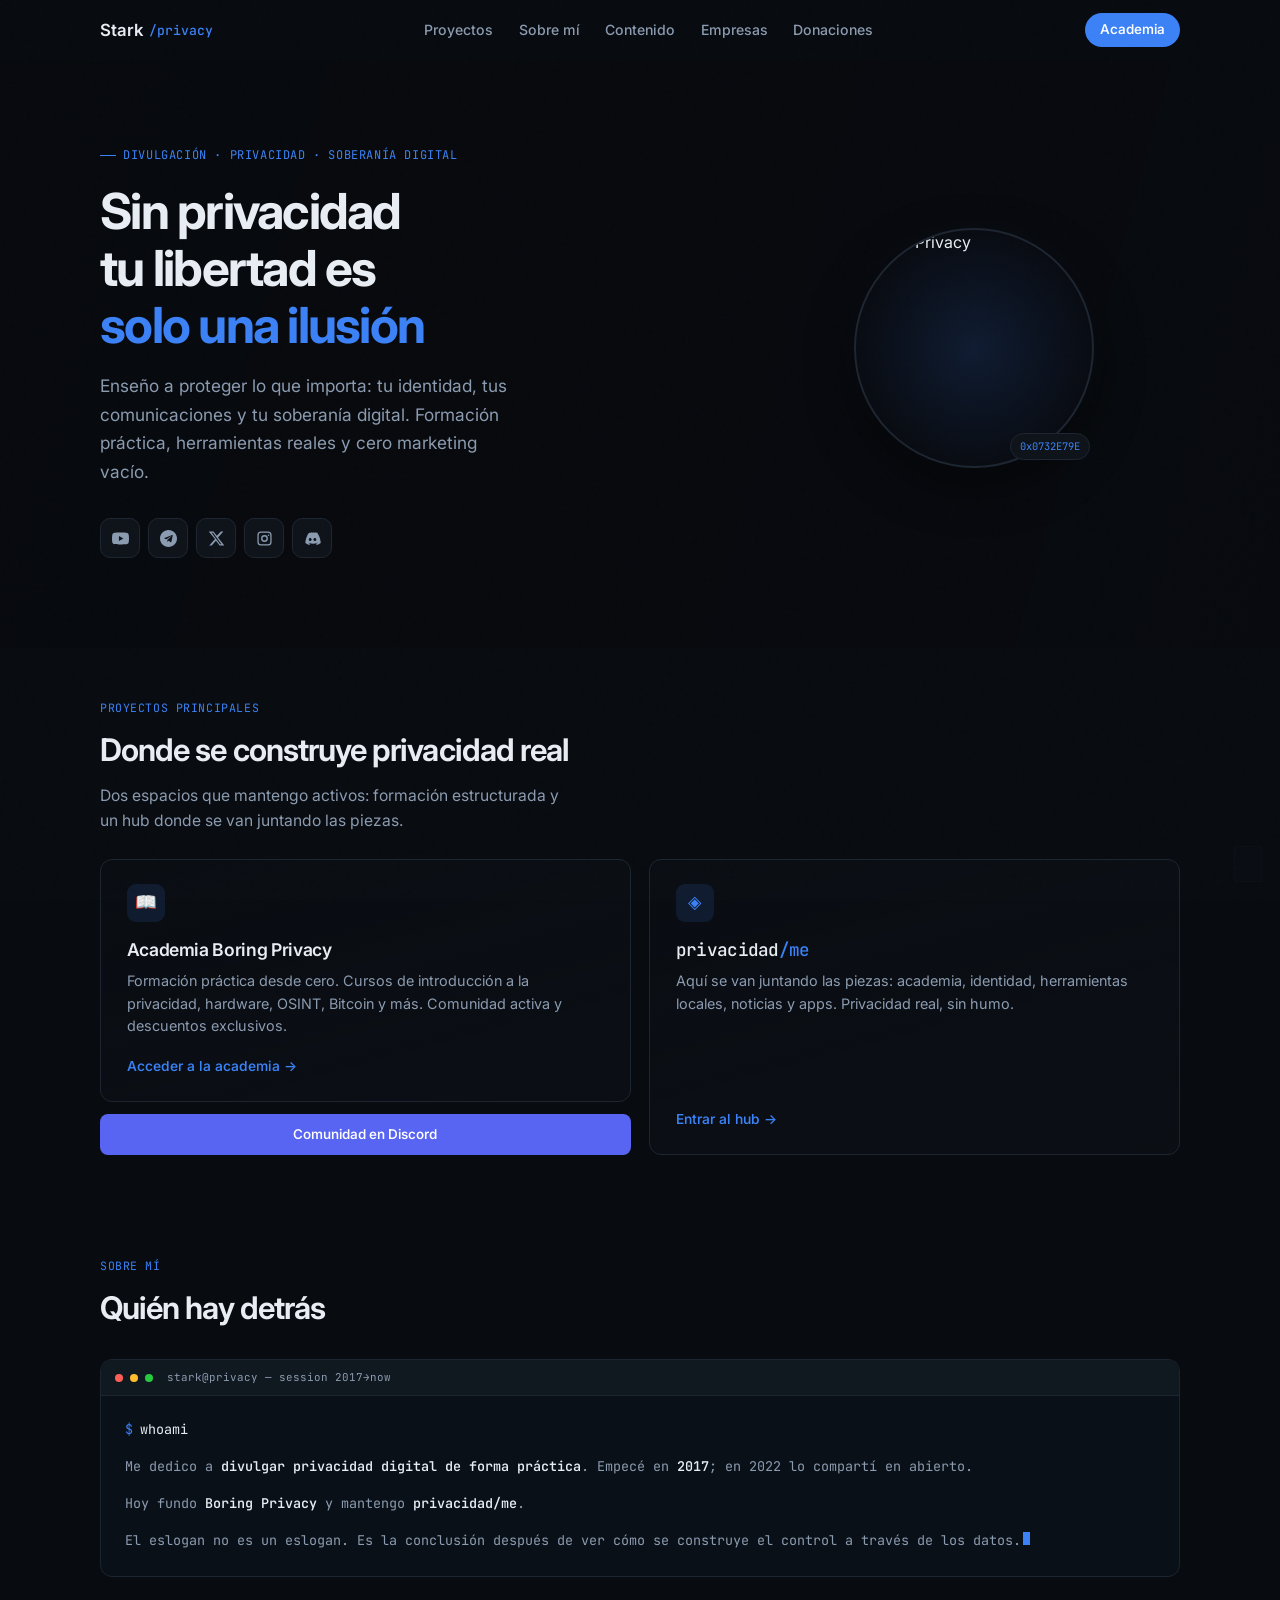
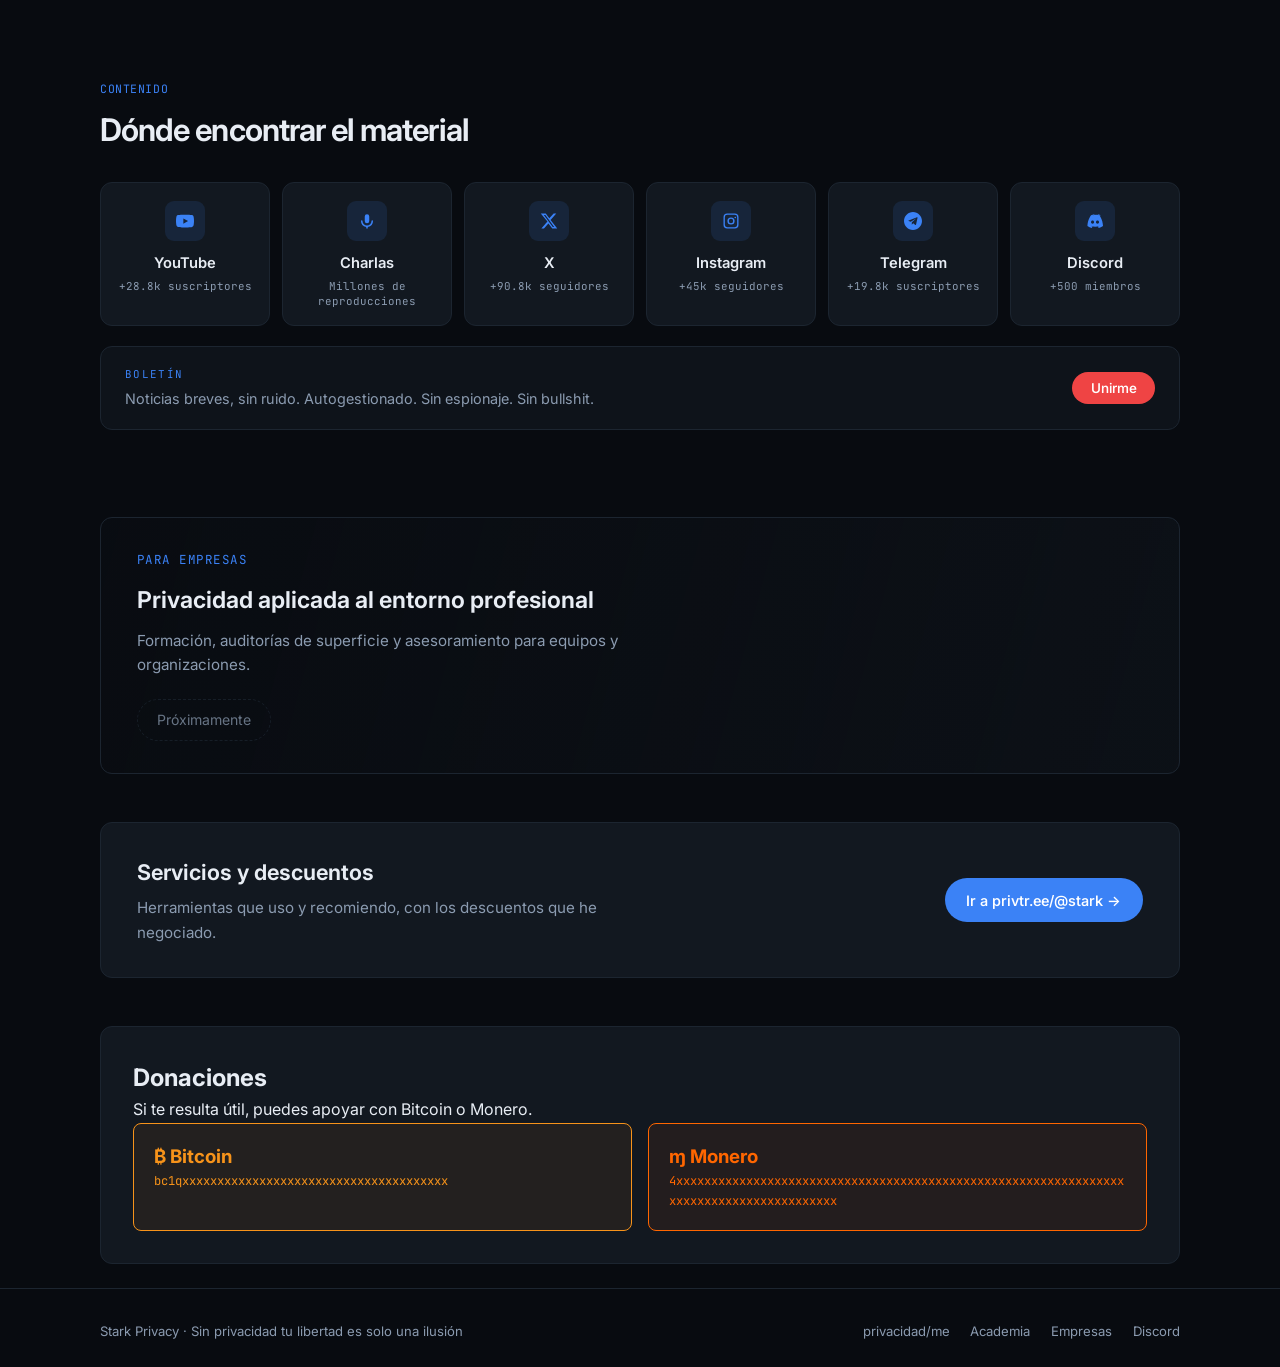
==== commit 7f604c48: "Instagram stat +45k seguidores" ====
--- a/index.html
+++ b/index.html
@@ -103,7 +103,7 @@
         <a href="https://www.youtube.com/@StarkPrivacy" class="content-card net-yt" target="_blank" rel="noopener"><div class="icon-wrap"><svg viewBox="0 0 24 24"><path d="M23.5 6.2a3 3 0 0 0-2.1-2.1C19.5 3.5 12 3.5 12 3.5s-7.5 0-9.4.6A3 3 0 0 0 .5 6.2 31.5 31.5 0 0 0 0 12a31.5 31.5 0 0 0 .5 5.8 3 3 0 0 0 2.1 2.1c1.9.6 9.4.6 9.4.6s7.5 0 9.4-.6a3 3 0 0 0 2.1-2.1A31.5 31.5 0 0 0 24 12a31.5 31.5 0 0 0-.5-5.8zM9.8 15.5v-7l6.3 3.5-6.3 3.5z"/></svg></div><h3>YouTube</h3><div class="stat-line">+28.8k suscriptores</div></a>
         <a href="https://privtr.ee/@starkpodcasts" class="content-card net-audio" target="_blank" rel="noopener"><div class="icon-wrap"><svg viewBox="0 0 24 24"><path d="M12 3a3 3 0 0 0-3 3v6a3 3 0 0 0 6 0V6a3 3 0 0 0-3-3zm-7 8a1 1 0 0 0-1 1 8 8 0 0 0 7 7.9V22h2v-2.1A8 8 0 0 0 20 12a1 1 0 0 0-2 0 6 6 0 0 1-12 0 1 1 0 0 0-1-1z"/></svg></div><h3>Charlas</h3><div class="stat-line">Millones de reproducciones</div></a>
         <a href="https://x.com/starkprivacy" class="content-card net-x" target="_blank" rel="noopener"><div class="icon-wrap"><svg viewBox="0 0 24 24"><path d="M18.2 2H21.7L14.1 10.7 23 22h-6.6l-5.2-6.8L5.3 22H1.8l8.1-9.3L1 2h6.7l4.7 6.2L18.2 2zm-1.2 18h1.9L7.1 4H5.1l11.9 16z"/></svg></div><h3>X</h3><div class="stat-line">+90.8k seguidores</div></a>
-        <a href="https://www.instagram.com/starkprivacy_" class="content-card net-ig" target="_blank" rel="noopener"><div class="icon-wrap"><svg viewBox="0 0 24 24"><path d="M7 2h10a5 5 0 0 1 5 5v10a5 5 0 0 1-5 5H7a5 5 0 0 1-5-5V7a5 5 0 0 1 5-5zm10 1.8H7A3.2 3.2 0 0 0 3.8 7v10A3.2 3.2 0 0 0 7 20.2h10A3.2 3.2 0 0 0 20.2 17V7A3.2 3.2 0 0 0 17 3.8zM12 7.2A4.8 4.8 0 1 1 7.2 12 4.8 4.8 0 0 1 12 7.2zm0 1.9A2.9 2.9 0 1 0 14.9 12 2.9 2.9 0 0 0 12 9.1zM17.7 6.2a1.1 1.1 0 1 1-1.1 1.1 1.1 1.1 0 0 1 1.1-1.1z"/></svg></div><h3>Instagram</h3><div class="stat-line">+ seguidores</div></a>
+        <a href="https://www.instagram.com/starkprivacy_" class="content-card net-ig" target="_blank" rel="noopener"><div class="icon-wrap"><svg viewBox="0 0 24 24"><path d="M7 2h10a5 5 0 0 1 5 5v10a5 5 0 0 1-5 5H7a5 5 0 0 1-5-5V7a5 5 0 0 1 5-5zm10 1.8H7A3.2 3.2 0 0 0 3.8 7v10A3.2 3.2 0 0 0 7 20.2h10A3.2 3.2 0 0 0 20.2 17V7A3.2 3.2 0 0 0 17 3.8zM12 7.2A4.8 4.8 0 1 1 7.2 12 4.8 4.8 0 0 1 12 7.2zm0 1.9A2.9 2.9 0 1 0 14.9 12 2.9 2.9 0 0 0 12 9.1zM17.7 6.2a1.1 1.1 0 1 1-1.1 1.1 1.1 1.1 0 0 1 1.1-1.1z"/></svg></div><h3>Instagram</h3><div class="stat-line">+45k seguidores</div></a>
         <a href="https://t.me/StarkPrivacy" class="content-card net-tg" target="_blank" rel="noopener"><div class="icon-wrap"><svg viewBox="0 0 24 24"><path d="M12 0C5.4 0 0 5.4 0 12s5.4 12 12 12 12-5.4 12-12S18.6 0 12 0zm5.9 8.2l-1.8 8.5c-.1.6-.5.7-1 .5l-2.8-2.1-1.4 1.3c-.1.2-.3.3-.6.3l.2-2.9 5.3-4.8c.2-.2 0-.3-.3-.1l-6.5 4.1-2.8-.9c-.6-.2-.6-.6.1-.9l11-4.2c.5-.2 1 .1.8.9z"/></svg></div><h3>Telegram</h3><div class="stat-line">+19.8k suscriptores</div></a>
         <a href="https://discord.gg/cax9UWtk2D" class="content-card net-dc" target="_blank" rel="noopener"><div class="icon-wrap"><svg viewBox="0 0 24 24"><path d="M20.3 4.4A19.8 19.8 0 0 0 15.9 3l-.3.6c1.9.5 3.1 1.1 3.1 1.1a13.3 13.3 0 0 0-5.2-1 13.3 13.3 0 0 0-5.2 1s1.2-.7 3.2-1.2L11 3A19.5 19.5 0 0 0 6.7 4.4S2.3 10.4 1.9 18.5c1.9 1.4 3.8 2.3 5.7 2.8l1.2-1.9c-.8-.3-1.6-.7-2.3-1.1 3.8 1.8 7.9 1.8 11.6 0-.7.4-1.5.8-2.3 1.1l1.2 1.9c1.9-.5 3.8-1.4 5.7-2.8-.4-8.1-4.8-14.1-4.8-14.1zM8.7 15.5c-1.1 0-2-.9-2-2.1s.9-2.1 2-2.1 2.1.9 2.1 2.1-.9 2.1-2.1 2.1zm6.6 0c-1.1 0-2-.9-2-2.1s.9-2.1 2-2.1 2.1.9 2.1 2.1-.9 2.1-2.1 2.1z"/></svg></div><h3>Discord</h3><div class="stat-line" data-net="dc">+500 miembros</div></a>
       </div>
--- a/assets/site.css
+++ b/assets/site.css
@@ -48,17 +48,18 @@
 .section-label{font-family:var(--mono);font-size:.72rem;color:var(--accent);letter-spacing:.05em;text-transform:uppercase;margin-bottom:.5rem}
 .section-header h2{font-size:clamp(1.55rem,2.7vw,1.95rem);font-weight:650;letter-spacing:-.03em;margin-bottom:.45rem}
 .section-header p{color:var(--muted);max-width:46ch;font-size:.98rem}
-.destacados{background:linear-gradient(180deg,transparent,rgba(59,130,246,.025) 50%,transparent)}
 .cards-2{display:grid;grid-template-columns:1fr 1fr;gap:1.15rem;align-items:stretch}
 .left-col{display:flex;flex-direction:column;gap:.75rem}
 .left-col .card{flex:1}
-.card{background:var(--card);border:1px solid var(--border);border-radius:12px;padding:1.5rem 1.6rem;transition:.25s;display:flex;flex-direction:column;height:100%}
+.card{position:relative;background:var(--card);border:1px solid var(--border);border-radius:12px;padding:1.5rem 1.6rem;transition:.25s;display:flex;flex-direction:column;height:100%;overflow:hidden}
 .card:hover{border-color:#2a3644;transform:translateY(-2px)}
+.card>*{position:relative;z-index:1}
+.card-academia{background:linear-gradient(165deg,rgba(8,11,16,.88) 0%,rgba(8,11,16,.78) 55%,rgba(8,11,16,.7) 100%),url('https://images.unsplash.com/photo-1481627834876-b7833e8f5570?auto=format&fit=crop&w=1400&q=50') center/cover no-repeat,var(--card)}
+.card.privme{background:linear-gradient(165deg,rgba(8,11,16,.86) 0%,rgba(8,11,16,.76) 50%,rgba(8,11,16,.68) 100%),url('https://images.unsplash.com/photo-1558494949-ef010cbdcc31?auto=format&fit=crop&w=1400&q=50') center/cover no-repeat,var(--card)}
 .card-icon{width:38px;height:38px;border-radius:9px;background:var(--soft);color:var(--accent);display:grid;place-items:center;font-size:1.1rem;margin-bottom:.9rem}
 .card h3{font-size:1.1rem;font-weight:600;margin-bottom:.4rem;letter-spacing:-.02em}
 .card p{color:var(--muted);font-size:.9rem;margin-bottom:1.1rem;line-height:1.55;flex-grow:1}
 .card-link{font-size:.86rem;font-weight:550;color:var(--accent);display:inline-flex;align-items:center;gap:.3rem}
-.card.privme{background:radial-gradient(120% 80% at 100% 0%,rgba(59,130,246,.08),transparent 55%),var(--card)}
 .card.privme h3{font-family:var(--mono);font-weight:500;letter-spacing:-.04em}
 .card.privme h3 span{color:var(--accent)}
 .discord-btn{display:flex;align-items:center;justify-content:center;gap:.4rem;width:100%;padding:.6rem 1.3rem;background:#5865F2;color:#fff;border-radius:8px;font-size:.84rem;font-weight:550}
@@ -102,9 +103,9 @@
 .boletin-ghost{background:transparent;border:1px solid var(--border);color:var(--muted);padding:.5rem .8rem;border-radius:999px;font-size:.8rem;cursor:pointer;font-family:inherit}
 .boletin-msg.ok{color:#4ade80;font-size:.86rem}
 .empresas{padding:1.5rem 0}
-.empresas-box{position:relative;border:1px solid var(--border);border-radius:12px;padding:2rem 2.25rem;overflow:hidden;background:linear-gradient(105deg,rgba(8,11,16,.92) 0%,rgba(8,11,16,.76) 50%,rgba(8,11,16,.58) 100%),url('https://images.unsplash.com/photo-1497366216548-37526070297c?auto=format&fit=crop&w=1600&q=50') center/cover no-repeat,var(--card)}
+.empresas-box{position:relative;border:1px solid var(--border);border-radius:12px;padding:2rem 2.25rem;overflow:hidden;background:linear-gradient(105deg,rgba(8,11,16,.92) 0%,rgba(8,11,16,.76) 50%,rgba(8,11,16,.58) 100%),url('https://images.unsplash.com/photo-1497215728101-856f4ea42174?auto=format&fit=crop&w=1600&q=50') center/cover no-repeat,var(--card)}
 .empresas-box>*{position:relative;z-index:1}
-.glitch-title{font-family:var(--mono);font-size:.78rem;letter-spacing:.12em;text-transform:uppercase;color:var(--accent);margin-bottom:.75rem;position:relative}
+.glitch-title{font-family:var(--mono);font-size:.78rem;letter-spacing:.12em;text-transform:uppercase;color:var(--accent);margin-bottom:.75rem}
 .empresas-box h2{font-size:1.45rem;font-weight:650;margin-bottom:.6rem}
 .empresas-box p{color:var(--muted);font-size:.95rem;max-width:52ch;margin-bottom:1.35rem}
 .btn-locked{display:inline-flex;border:1px dashed var(--border);color:var(--muted);padding:.55rem 1.2rem;border-radius:999px;font-size:.88rem;opacity:.72}
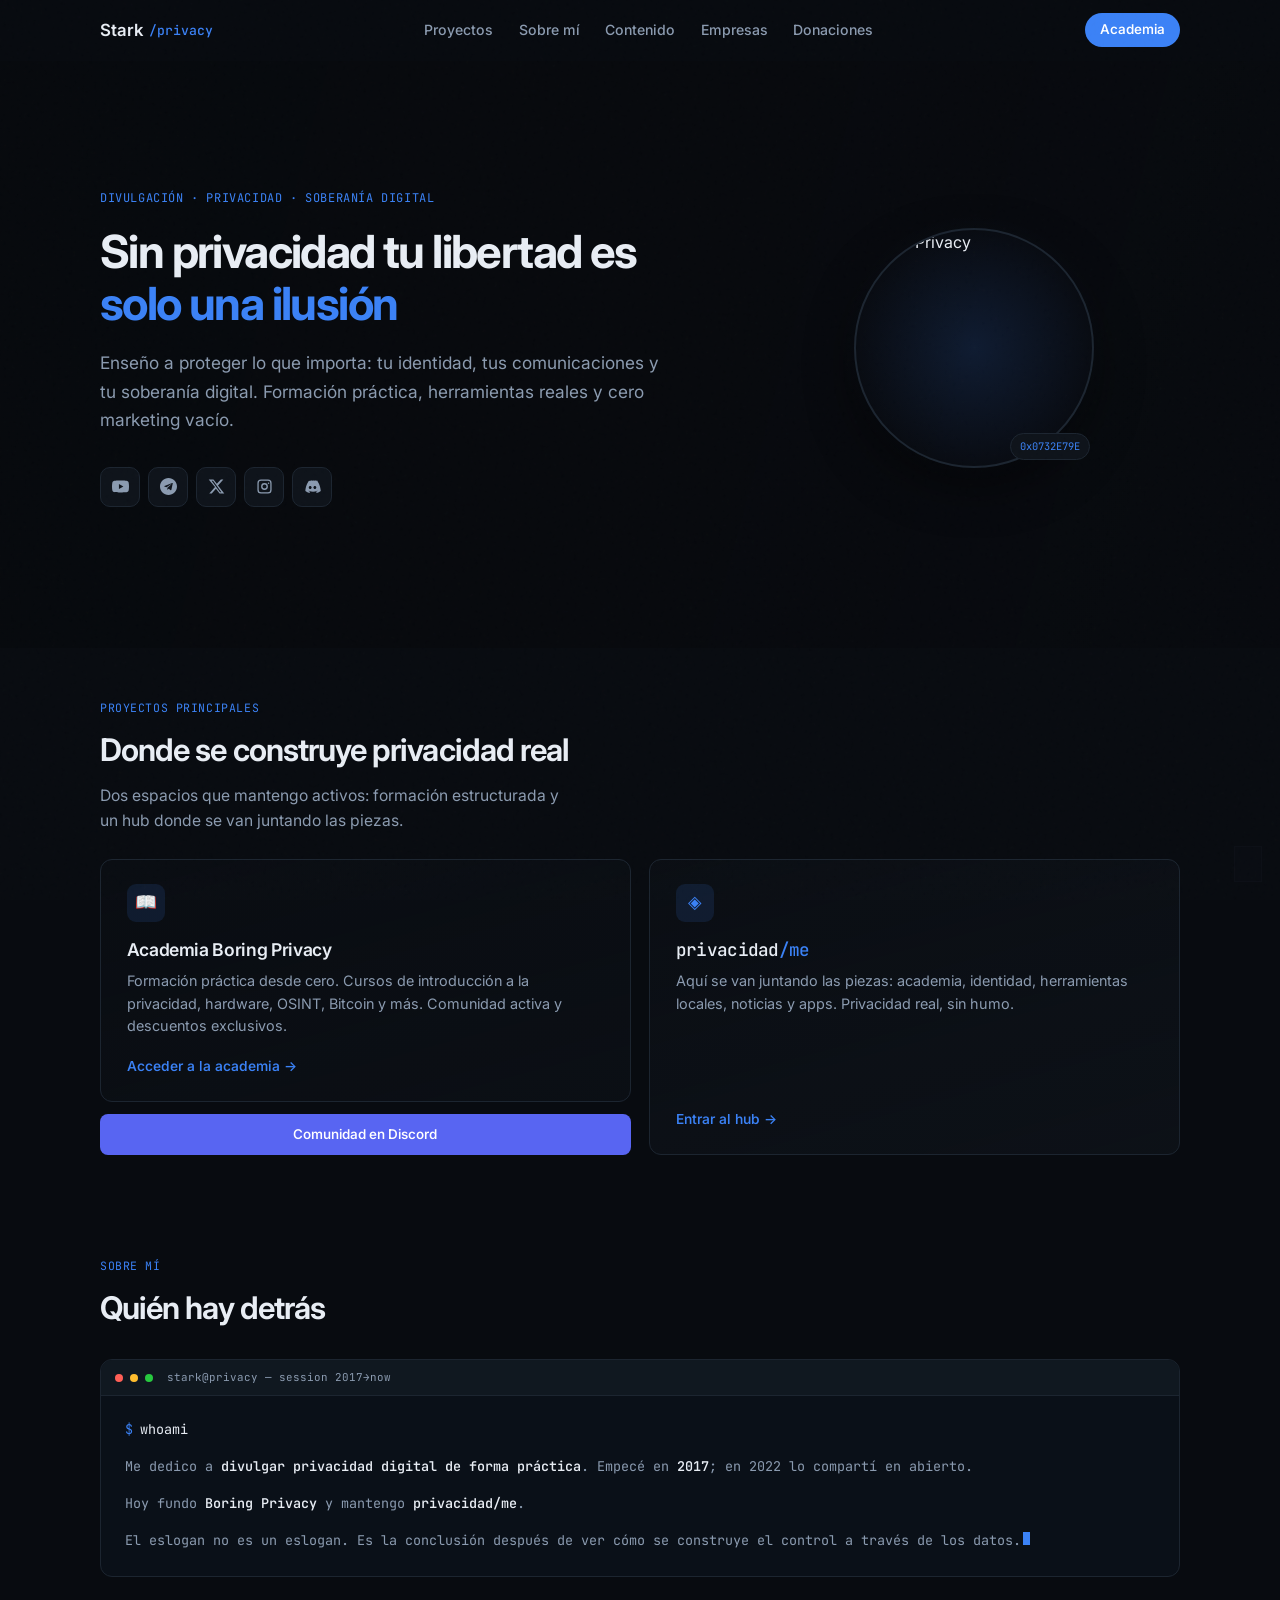
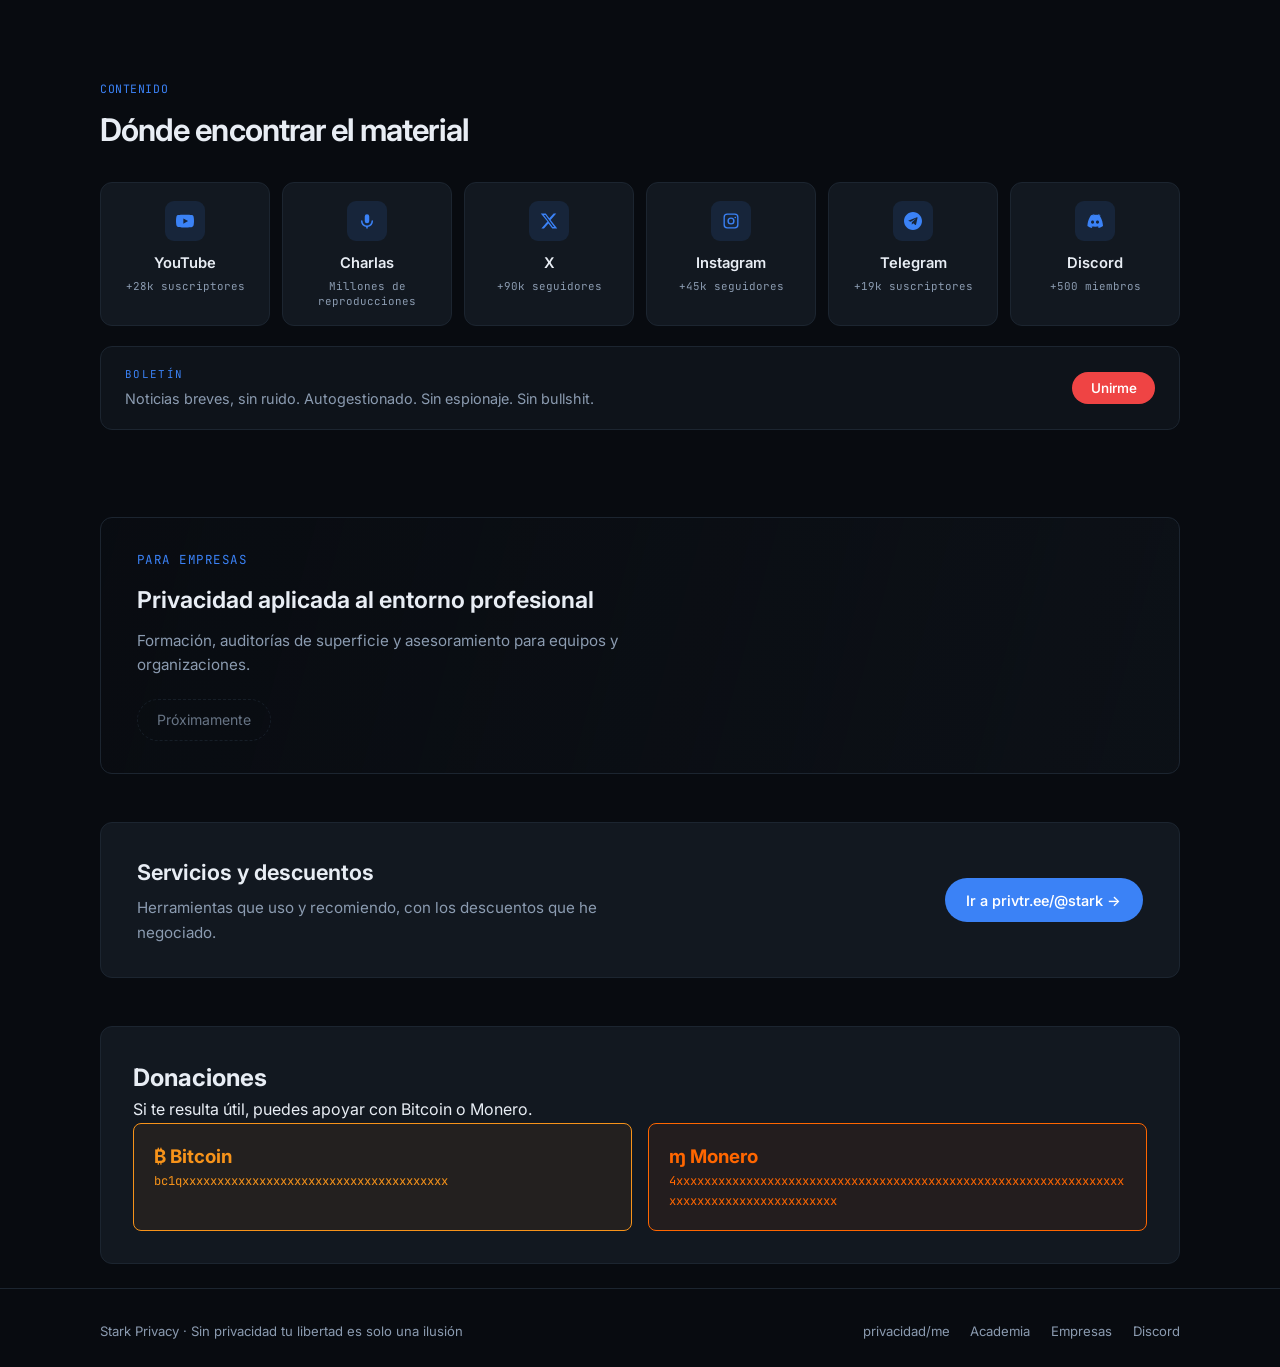
==== commit 2f0e80b5: "Two-line slogan and rounded social counts" ====
--- a/index.html
+++ b/index.html
@@ -29,7 +29,7 @@
     <div class="container hero-grid">
       <div>
         <div class="hero-label">Divulgación · Privacidad · Soberanía Digital</div>
-        <h1>Sin privacidad<br>tu libertad es<br><em>solo una ilusión</em></h1>
+        <h1>Sin privacidad tu libertad es<br><em>solo una ilusión</em></h1>
         <p class="hero-lead">Enseño a proteger lo que importa: tu identidad, tus comunicaciones y tu soberanía digital. Formación práctica, herramientas reales y cero marketing vacío.</p>
         <div class="social-row">
           <a href="https://www.youtube.com/@StarkPrivacy" target="_blank" rel="noopener" title="YouTube" aria-label="YouTube"><svg viewBox="0 0 24 24"><path d="M23.5 6.2a3 3 0 0 0-2.1-2.1C19.5 3.5 12 3.5 12 3.5s-7.5 0-9.4.6A3 3 0 0 0 .5 6.2 31.5 31.5 0 0 0 0 12a31.5 31.5 0 0 0 .5 5.8 3 3 0 0 0 2.1 2.1c1.9.6 9.4.6 9.4.6s7.5 0 9.4-.6a3 3 0 0 0 2.1-2.1A31.5 31.5 0 0 0 24 12a31.5 31.5 0 0 0-.5-5.8zM9.8 15.5v-7l6.3 3.5-6.3 3.5z"/></svg></a>
@@ -100,11 +100,11 @@
         <h2>Dónde encontrar el material</h2>
       </div>
       <div class="contenido-grid">
-        <a href="https://www.youtube.com/@StarkPrivacy" class="content-card net-yt" target="_blank" rel="noopener"><div class="icon-wrap"><svg viewBox="0 0 24 24"><path d="M23.5 6.2a3 3 0 0 0-2.1-2.1C19.5 3.5 12 3.5 12 3.5s-7.5 0-9.4.6A3 3 0 0 0 .5 6.2 31.5 31.5 0 0 0 0 12a31.5 31.5 0 0 0 .5 5.8 3 3 0 0 0 2.1 2.1c1.9.6 9.4.6 9.4.6s7.5 0 9.4-.6a3 3 0 0 0 2.1-2.1A31.5 31.5 0 0 0 24 12a31.5 31.5 0 0 0-.5-5.8zM9.8 15.5v-7l6.3 3.5-6.3 3.5z"/></svg></div><h3>YouTube</h3><div class="stat-line">+28.8k suscriptores</div></a>
+        <a href="https://www.youtube.com/@StarkPrivacy" class="content-card net-yt" target="_blank" rel="noopener"><div class="icon-wrap"><svg viewBox="0 0 24 24"><path d="M23.5 6.2a3 3 0 0 0-2.1-2.1C19.5 3.5 12 3.5 12 3.5s-7.5 0-9.4.6A3 3 0 0 0 .5 6.2 31.5 31.5 0 0 0 0 12a31.5 31.5 0 0 0 .5 5.8 3 3 0 0 0 2.1 2.1c1.9.6 9.4.6 9.4.6s7.5 0 9.4-.6a3 3 0 0 0 2.1-2.1A31.5 31.5 0 0 0 24 12a31.5 31.5 0 0 0-.5-5.8zM9.8 15.5v-7l6.3 3.5-6.3 3.5z"/></svg></div><h3>YouTube</h3><div class="stat-line">+28k suscriptores</div></a>
         <a href="https://privtr.ee/@starkpodcasts" class="content-card net-audio" target="_blank" rel="noopener"><div class="icon-wrap"><svg viewBox="0 0 24 24"><path d="M12 3a3 3 0 0 0-3 3v6a3 3 0 0 0 6 0V6a3 3 0 0 0-3-3zm-7 8a1 1 0 0 0-1 1 8 8 0 0 0 7 7.9V22h2v-2.1A8 8 0 0 0 20 12a1 1 0 0 0-2 0 6 6 0 0 1-12 0 1 1 0 0 0-1-1z"/></svg></div><h3>Charlas</h3><div class="stat-line">Millones de reproducciones</div></a>
-        <a href="https://x.com/starkprivacy" class="content-card net-x" target="_blank" rel="noopener"><div class="icon-wrap"><svg viewBox="0 0 24 24"><path d="M18.2 2H21.7L14.1 10.7 23 22h-6.6l-5.2-6.8L5.3 22H1.8l8.1-9.3L1 2h6.7l4.7 6.2L18.2 2zm-1.2 18h1.9L7.1 4H5.1l11.9 16z"/></svg></div><h3>X</h3><div class="stat-line">+90.8k seguidores</div></a>
+        <a href="https://x.com/starkprivacy" class="content-card net-x" target="_blank" rel="noopener"><div class="icon-wrap"><svg viewBox="0 0 24 24"><path d="M18.2 2H21.7L14.1 10.7 23 22h-6.6l-5.2-6.8L5.3 22H1.8l8.1-9.3L1 2h6.7l4.7 6.2L18.2 2zm-1.2 18h1.9L7.1 4H5.1l11.9 16z"/></svg></div><h3>X</h3><div class="stat-line">+90k seguidores</div></a>
         <a href="https://www.instagram.com/starkprivacy_" class="content-card net-ig" target="_blank" rel="noopener"><div class="icon-wrap"><svg viewBox="0 0 24 24"><path d="M7 2h10a5 5 0 0 1 5 5v10a5 5 0 0 1-5 5H7a5 5 0 0 1-5-5V7a5 5 0 0 1 5-5zm10 1.8H7A3.2 3.2 0 0 0 3.8 7v10A3.2 3.2 0 0 0 7 20.2h10A3.2 3.2 0 0 0 20.2 17V7A3.2 3.2 0 0 0 17 3.8zM12 7.2A4.8 4.8 0 1 1 7.2 12 4.8 4.8 0 0 1 12 7.2zm0 1.9A2.9 2.9 0 1 0 14.9 12 2.9 2.9 0 0 0 12 9.1zM17.7 6.2a1.1 1.1 0 1 1-1.1 1.1 1.1 1.1 0 0 1 1.1-1.1z"/></svg></div><h3>Instagram</h3><div class="stat-line">+45k seguidores</div></a>
-        <a href="https://t.me/StarkPrivacy" class="content-card net-tg" target="_blank" rel="noopener"><div class="icon-wrap"><svg viewBox="0 0 24 24"><path d="M12 0C5.4 0 0 5.4 0 12s5.4 12 12 12 12-5.4 12-12S18.6 0 12 0zm5.9 8.2l-1.8 8.5c-.1.6-.5.7-1 .5l-2.8-2.1-1.4 1.3c-.1.2-.3.3-.6.3l.2-2.9 5.3-4.8c.2-.2 0-.3-.3-.1l-6.5 4.1-2.8-.9c-.6-.2-.6-.6.1-.9l11-4.2c.5-.2 1 .1.8.9z"/></svg></div><h3>Telegram</h3><div class="stat-line">+19.8k suscriptores</div></a>
+        <a href="https://t.me/StarkPrivacy" class="content-card net-tg" target="_blank" rel="noopener"><div class="icon-wrap"><svg viewBox="0 0 24 24"><path d="M12 0C5.4 0 0 5.4 0 12s5.4 12 12 12 12-5.4 12-12S18.6 0 12 0zm5.9 8.2l-1.8 8.5c-.1.6-.5.7-1 .5l-2.8-2.1-1.4 1.3c-.1.2-.3.3-.6.3l.2-2.9 5.3-4.8c.2-.2 0-.3-.3-.1l-6.5 4.1-2.8-.9c-.6-.2-.6-.6.1-.9l11-4.2c.5-.2 1 .1.8.9z"/></svg></div><h3>Telegram</h3><div class="stat-line">+19k suscriptores</div></a>
         <a href="https://discord.gg/cax9UWtk2D" class="content-card net-dc" target="_blank" rel="noopener"><div class="icon-wrap"><svg viewBox="0 0 24 24"><path d="M20.3 4.4A19.8 19.8 0 0 0 15.9 3l-.3.6c1.9.5 3.1 1.1 3.1 1.1a13.3 13.3 0 0 0-5.2-1 13.3 13.3 0 0 0-5.2 1s1.2-.7 3.2-1.2L11 3A19.5 19.5 0 0 0 6.7 4.4S2.3 10.4 1.9 18.5c1.9 1.4 3.8 2.3 5.7 2.8l1.2-1.9c-.8-.3-1.6-.7-2.3-1.1 3.8 1.8 7.9 1.8 11.6 0-.7.4-1.5.8-2.3 1.1l1.2 1.9c1.9-.5 3.8-1.4 5.7-2.8-.4-8.1-4.8-14.1-4.8-14.1zM8.7 15.5c-1.1 0-2-.9-2-2.1s.9-2.1 2-2.1 2.1.9 2.1 2.1-.9 2.1-2.1 2.1zm6.6 0c-1.1 0-2-.9-2-2.1s.9-2.1 2-2.1 2.1.9 2.1 2.1-.9 2.1-2.1 2.1z"/></svg></div><h3>Discord</h3><div class="stat-line" data-net="dc">+500 miembros</div></a>
       </div>
       <div class="boletin" id="boletin">
--- a/assets/site.css
+++ b/assets/site.css
@@ -25,11 +25,10 @@
 .hero-bg{position:absolute;inset:0;background:url('hero-stage.jpg') center/cover no-repeat;opacity:.35;filter:saturate(.7) brightness(.55)}
 .hero-bg::after{content:"";position:absolute;inset:0;background:linear-gradient(105deg,rgba(8,11,16,.94) 0%,rgba(8,11,16,.78) 50%,rgba(8,11,16,.55) 100%)}
 .hero-grid{position:relative;z-index:2;display:grid;grid-template-columns:1.2fr .8fr;gap:3rem;align-items:center}
-.hero-label{font-family:var(--mono);font-size:.75rem;color:var(--accent);letter-spacing:.05em;text-transform:uppercase;margin-bottom:1.1rem;display:inline-flex;align-items:center;gap:.45rem}
-.hero-label::before{content:"";width:16px;height:1px;background:var(--accent)}
-.hero h1{font-size:clamp(2.2rem,4.2vw,3.1rem);font-weight:700;letter-spacing:-.035em;line-height:1.15;margin-bottom:1.15rem}
+.hero-label{font-family:var(--mono);font-size:.75rem;color:var(--accent);letter-spacing:.05em;text-transform:uppercase;margin-bottom:1.1rem}
+.hero h1{font-size:clamp(2.05rem,3.8vw,2.85rem);font-weight:700;letter-spacing:-.035em;line-height:1.15;margin-bottom:1.15rem}
 .hero h1 em{font-style:normal;color:var(--accent)}
-.hero-lead{font-size:1.08rem;color:var(--muted);max-width:38ch;margin-bottom:2rem;line-height:1.65}
+.hero-lead{font-size:1.08rem;color:var(--muted);max-width:52ch;margin-bottom:2rem;line-height:1.65}
 .social-row{display:flex;gap:.5rem}
 .social-row a{width:40px;height:40px;border-radius:10px;background:var(--elev);border:1px solid var(--border);display:grid;place-items:center;color:var(--muted)}
 .social-row a[title="YouTube"]:hover{border-color:#FF0000;color:#FF0000}
@@ -55,7 +54,7 @@
 .card:hover{border-color:#2a3644;transform:translateY(-2px)}
 .card>*{position:relative;z-index:1}
 .card-academia{background:linear-gradient(165deg,rgba(8,11,16,.88) 0%,rgba(8,11,16,.78) 55%,rgba(8,11,16,.7) 100%),url('https://images.unsplash.com/photo-1481627834876-b7833e8f5570?auto=format&fit=crop&w=1400&q=50') center/cover no-repeat,var(--card)}
-.card.privme{background:linear-gradient(165deg,rgba(8,11,16,.86) 0%,rgba(8,11,16,.76) 50%,rgba(8,11,16,.68) 100%),url('https://images.unsplash.com/photo-1558494949-ef010cbdcc31?auto=format&fit=crop&w=1400&q=50') center/cover no-repeat,var(--card)}
+.card.privme{background:linear-gradient(165deg,rgba(8,11,16,.78) 0%,rgba(8,11,16,.66) 48%,rgba(8,11,16,.55) 100%),url('https://images.unsplash.com/photo-1551288049-bebda4e38f71?auto=format&fit=crop&w=1400&q=50') center/cover no-repeat,var(--card)}
 .card-icon{width:38px;height:38px;border-radius:9px;background:var(--soft);color:var(--accent);display:grid;place-items:center;font-size:1.1rem;margin-bottom:.9rem}
 .card h3{font-size:1.1rem;font-weight:600;margin-bottom:.4rem;letter-spacing:-.02em}
 .card p{color:var(--muted);font-size:.9rem;margin-bottom:1.1rem;line-height:1.55;flex-grow:1}
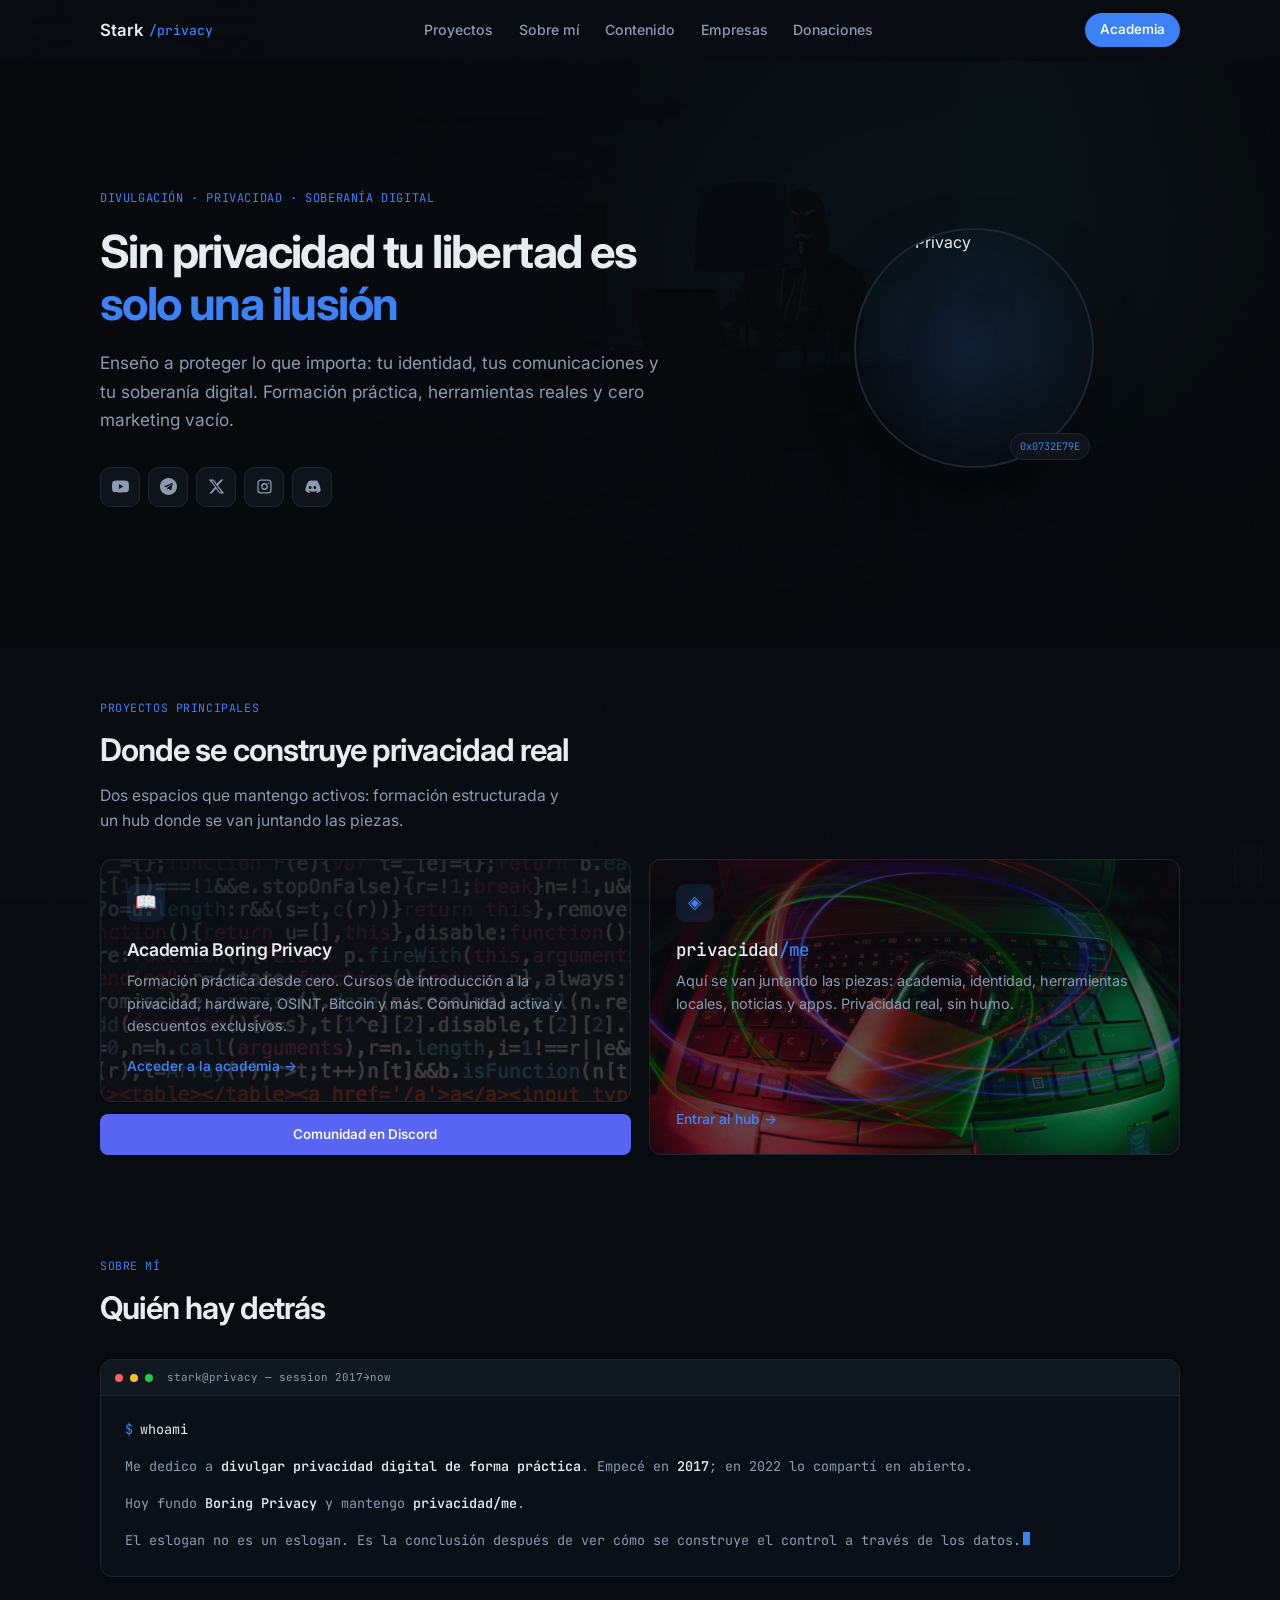
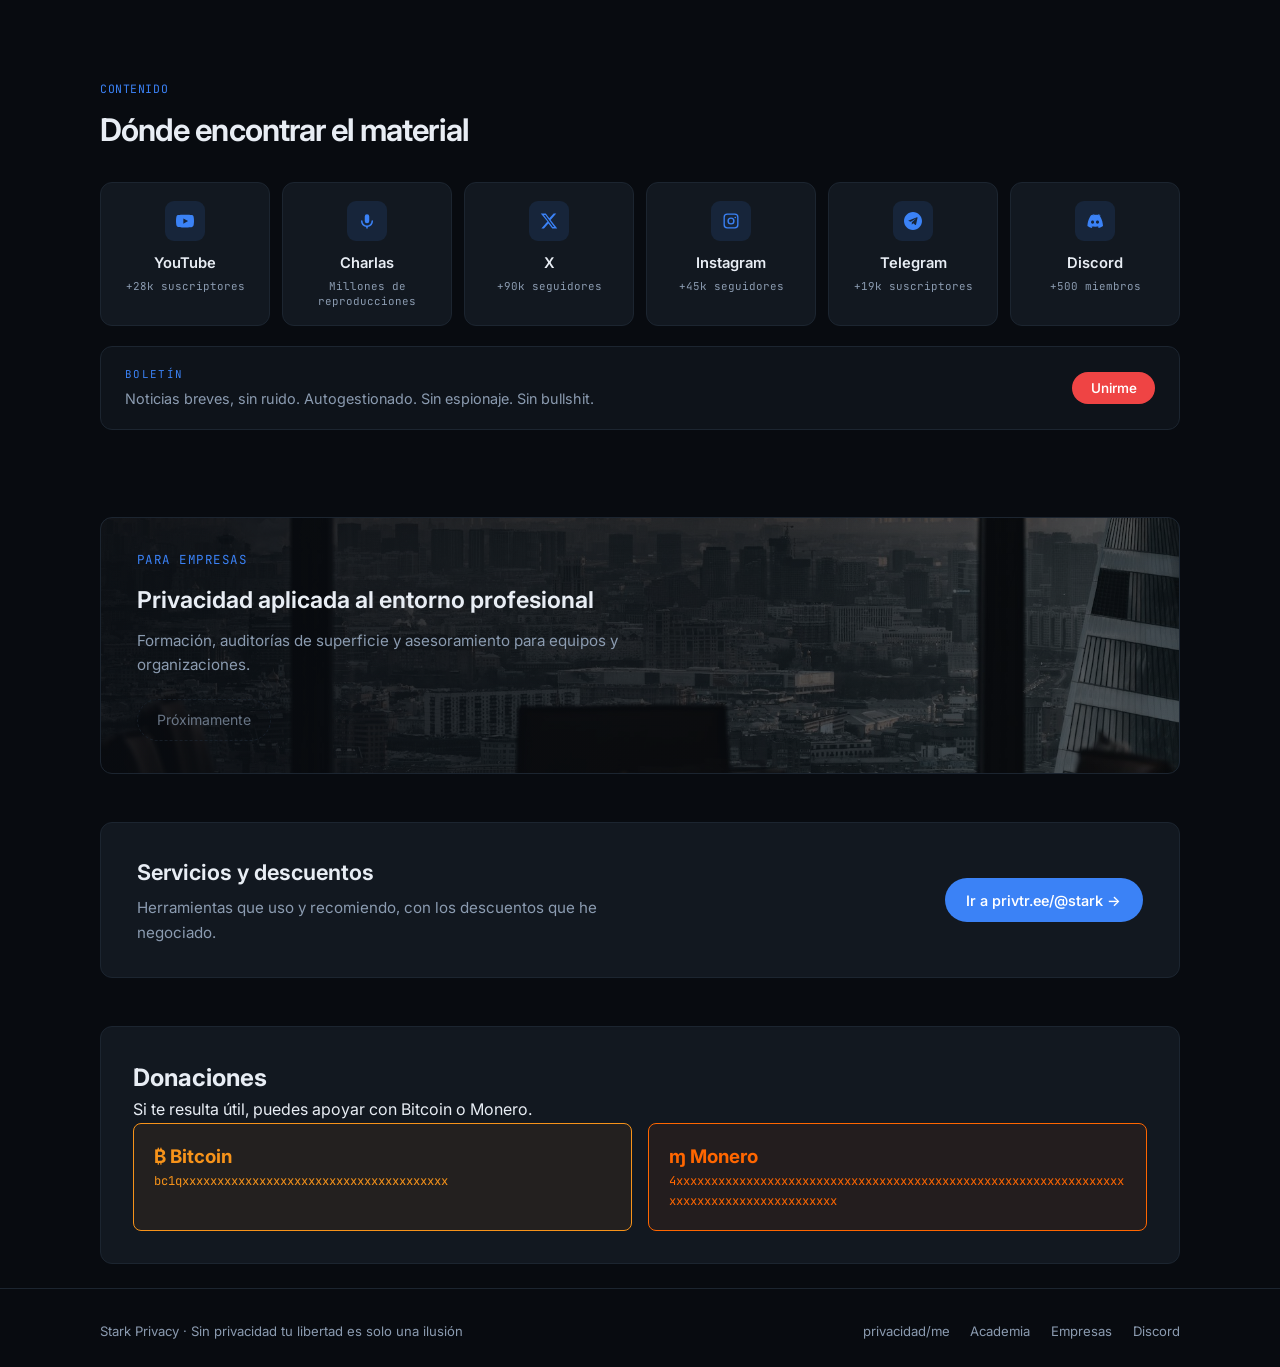
==== commit e4f8c6f3: "Fix broken hero image, self-host and curate brand imagery, add mobile nav - hero-stage.jpg was a cor" ====
--- a/index.html
+++ b/index.html
@@ -5,6 +5,17 @@
   <meta name="viewport" content="width=device-width, initial-scale=1.0">
   <title>Stark Privacy — Sin privacidad tu libertad es solo una ilusión</title>
   <meta name="description" content="Divulgador de privacidad digital. Fundador de Boring Privacy y privacidad/me.">
+  <link rel="canonical" href="https://starkprivacy.github.io/website/">
+  <meta property="og:type" content="website">
+  <meta property="og:title" content="Stark Privacy — Sin privacidad tu libertad es solo una ilusión">
+  <meta property="og:description" content="Divulgador de privacidad digital. Fundador de Boring Privacy y privacidad/me.">
+  <meta property="og:url" content="https://starkprivacy.github.io/website/">
+  <meta property="og:image" content="https://starkprivacy.github.io/website/assets/hero-stage.jpg">
+  <meta name="twitter:card" content="summary_large_image">
+  <meta name="twitter:title" content="Stark Privacy — Sin privacidad tu libertad es solo una ilusión">
+  <meta name="twitter:description" content="Divulgador de privacidad digital. Fundador de Boring Privacy y privacidad/me.">
+  <meta name="twitter:image" content="https://starkprivacy.github.io/website/assets/hero-stage.jpg">
+  <link rel="icon" href="assets/favicon.svg" type="image/svg+xml">
   <link rel="preconnect" href="https://fonts.googleapis.com">
   <link rel="preconnect" href="https://fonts.gstatic.com" crossorigin>
   <link href="https://fonts.googleapis.com/css2?family=Inter:wght@400;500;600;700&family=JetBrains+Mono:wght@400;500&display=swap" rel="stylesheet">
@@ -14,14 +25,20 @@
   <nav id="nav">
     <div class="container nav-inner">
       <a href="#" class="logo">Stark <span>/privacy</span></a>
-      <ul class="nav-links">
+      <ul class="nav-links" id="nav-links">
         <li><a href="#destacados">Proyectos</a></li>
         <li><a href="#sobre">Sobre mí</a></li>
         <li><a href="#contenido">Contenido</a></li>
         <li><a href="#empresas">Empresas</a></li>
         <li><a href="#donaciones">Donaciones</a></li>
       </ul>
-      <a href="https://privtr.ee/@boringprivacy" class="nav-cta" target="_blank" rel="noopener">Academia</a>
+      <div style="display:flex;align-items:center;gap:.6rem">
+        <a href="https://privtr.ee/@boringprivacy" class="nav-cta" target="_blank" rel="noopener">Academia</a>
+        <button type="button" class="nav-toggle" id="nav-toggle" aria-expanded="false" aria-controls="nav-links" aria-label="Abrir menú">
+          <svg class="icon-open" viewBox="0 0 24 24"><line x1="3" y1="6" x2="21" y2="6"/><line x1="3" y1="12" x2="21" y2="12"/><line x1="3" y1="18" x2="21" y2="18"/></svg>
+          <svg class="icon-close" viewBox="0 0 24 24"><line x1="5" y1="5" x2="19" y2="19"/><line x1="19" y1="5" x2="5" y2="19"/></svg>
+        </button>
+      </div>
     </div>
   </nav>
   <header class="hero">
@@ -173,6 +190,18 @@
   <script>
     const nav=document.getElementById('nav');
     window.addEventListener('scroll',()=>nav.classList.toggle('scrolled',window.scrollY>20));
+    const navToggle=document.getElementById('nav-toggle');
+    const navLinks=document.getElementById('nav-links');
+    navToggle.addEventListener('click',()=>{
+      const open=navLinks.classList.toggle('is-open');
+      navToggle.setAttribute('aria-expanded',open?'true':'false');
+      navToggle.setAttribute('aria-label',open?'Cerrar menú':'Abrir menú');
+    });
+    navLinks.querySelectorAll('a').forEach(a=>a.addEventListener('click',()=>{
+      navLinks.classList.remove('is-open');
+      navToggle.setAttribute('aria-expanded','false');
+      navToggle.setAttribute('aria-label','Abrir menú');
+    }));
     const boletin=document.getElementById('boletin');
     const form=document.getElementById('boletin-form');
     const q=document.getElementById('captcha-q');
@@ -191,6 +220,6 @@
     });
     fetch('https://discord.com/api/v9/invites/cax9UWtk2D?with_counts=true').then(r=>r.json()).then(d=>{const el=document.querySelector('[data-net="dc"]');if(el&&d.approximate_member_count){const n=Math.max(100,Math.floor(d.approximate_member_count/100)*100);el.textContent='+'+n+' miembros';}}).catch(()=>{});
   </script>
-  <a href="services.html" class="paper-egg" title="" aria-label=" "></a>
+  <a href="services.html" class="paper-egg" aria-hidden="true" tabindex="-1"></a>
 </body>
 </html>
--- a/assets/site.css
+++ b/assets/site.css
@@ -10,6 +10,7 @@
 body{font-family:var(--font);background:var(--bg);color:var(--text);line-height:1.6;font-size:16px;-webkit-font-smoothing:antialiased;overflow-x:hidden}
 body::before{content:"";position:fixed;inset:0;pointer-events:none;z-index:9999;opacity:.5;background-image:url("data:image/svg+xml,%3Csvg viewBox='0 0 256 256' xmlns='http://www.w3.org/2000/svg'%3E%3Cfilter id='n'%3E%3CfeTurbulence type='fractalNoise' baseFrequency='0.85' numOctaves='4' stitchTiles='stitch'/%3E%3C/filter%3E%3Crect width='100%25' height='100%25' filter='url(%23n)' opacity='0.035'/%3E%3C/svg%3E")}
 a{color:inherit;text-decoration:none;transition:.2s}
+a:focus-visible,button:focus-visible,input:focus-visible{outline:2px solid var(--accent);outline-offset:3px;border-radius:4px}
 img{max-width:100%;display:block}
 .container{width:min(1080px,92%);margin:0 auto}
 nav{position:fixed;top:0;left:0;right:0;z-index:100;background:rgba(8,11,16,.88);backdrop-filter:blur(16px);border-bottom:1px solid transparent}
@@ -21,6 +22,11 @@
 .nav-links a:hover{color:var(--text)}
 .nav-cta{font-size:.84rem;font-weight:550;background:var(--accent);color:#fff;padding:.4rem .95rem;border-radius:999px}
 .nav-cta:hover{background:#2563eb}
+.nav-toggle{display:none;width:38px;height:38px;border-radius:8px;background:var(--elev);border:1px solid var(--border);color:var(--text);cursor:pointer;align-items:center;justify-content:center}
+.nav-toggle svg{width:18px;height:18px;stroke:currentColor;fill:none;stroke-width:2;stroke-linecap:round}
+.nav-toggle .icon-close{display:none}
+.nav-toggle[aria-expanded="true"] .icon-open{display:none}
+.nav-toggle[aria-expanded="true"] .icon-close{display:block}
 .hero{position:relative;padding:7.5rem 0 4.5rem;min-height:72vh;display:flex;align-items:center;overflow:hidden}
 .hero-bg{position:absolute;inset:0;background:url('hero-stage.jpg') center/cover no-repeat;opacity:.35;filter:saturate(.7) brightness(.55)}
 .hero-bg::after{content:"";position:absolute;inset:0;background:linear-gradient(105deg,rgba(8,11,16,.94) 0%,rgba(8,11,16,.78) 50%,rgba(8,11,16,.55) 100%)}
@@ -53,8 +59,8 @@
 .card{position:relative;background:var(--card);border:1px solid var(--border);border-radius:12px;padding:1.5rem 1.6rem;transition:.25s;display:flex;flex-direction:column;height:100%;overflow:hidden}
 .card:hover{border-color:#2a3644;transform:translateY(-2px)}
 .card>*{position:relative;z-index:1}
-.card-academia{background:linear-gradient(165deg,rgba(8,11,16,.88) 0%,rgba(8,11,16,.78) 55%,rgba(8,11,16,.7) 100%),url('https://images.unsplash.com/photo-1481627834876-b7833e8f5570?auto=format&fit=crop&w=1400&q=50') center/cover no-repeat,var(--card)}
-.card.privme{background:linear-gradient(165deg,rgba(8,11,16,.78) 0%,rgba(8,11,16,.66) 48%,rgba(8,11,16,.55) 100%),url('https://images.unsplash.com/photo-1551288049-bebda4e38f71?auto=format&fit=crop&w=1400&q=50') center/cover no-repeat,var(--card)}
+.card-academia{background:linear-gradient(165deg,rgba(8,11,16,.88) 0%,rgba(8,11,16,.78) 55%,rgba(8,11,16,.7) 100%),url('academia-bg.jpg') center/cover no-repeat,var(--card)}
+.card.privme{background:linear-gradient(165deg,rgba(8,11,16,.78) 0%,rgba(8,11,16,.66) 48%,rgba(8,11,16,.55) 100%),url('privme-bg.jpg') center/cover no-repeat,var(--card)}
 .card-icon{width:38px;height:38px;border-radius:9px;background:var(--soft);color:var(--accent);display:grid;place-items:center;font-size:1.1rem;margin-bottom:.9rem}
 .card h3{font-size:1.1rem;font-weight:600;margin-bottom:.4rem;letter-spacing:-.02em}
 .card p{color:var(--muted);font-size:.9rem;margin-bottom:1.1rem;line-height:1.55;flex-grow:1}
@@ -102,7 +108,7 @@
 .boletin-ghost{background:transparent;border:1px solid var(--border);color:var(--muted);padding:.5rem .8rem;border-radius:999px;font-size:.8rem;cursor:pointer;font-family:inherit}
 .boletin-msg.ok{color:#4ade80;font-size:.86rem}
 .empresas{padding:1.5rem 0}
-.empresas-box{position:relative;border:1px solid var(--border);border-radius:12px;padding:2rem 2.25rem;overflow:hidden;background:linear-gradient(105deg,rgba(8,11,16,.92) 0%,rgba(8,11,16,.76) 50%,rgba(8,11,16,.58) 100%),url('https://images.unsplash.com/photo-1497215728101-856f4ea42174?auto=format&fit=crop&w=1600&q=50') center/cover no-repeat,var(--card)}
+.empresas-box{position:relative;border:1px solid var(--border);border-radius:12px;padding:2rem 2.25rem;overflow:hidden;background:linear-gradient(105deg,rgba(8,11,16,.92) 0%,rgba(8,11,16,.76) 50%,rgba(8,11,16,.58) 100%),url('empresas-bg.jpg') center/cover no-repeat,var(--card)}
 .empresas-box>*{position:relative;z-index:1}
 .glitch-title{font-family:var(--mono);font-size:.78rem;letter-spacing:.12em;text-transform:uppercase;color:var(--accent);margin-bottom:.75rem}
 .empresas-box h2{font-size:1.45rem;font-weight:650;margin-bottom:.6rem}
@@ -126,5 +132,15 @@
 .footer-copy,.footer-links{font-size:.82rem;color:var(--muted)}
 .footer-links{display:flex;gap:1.3rem}
 .paper-egg{position:fixed;bottom:18px;right:18px;width:28px;height:36px;background:#121820;border:1px solid #2a3344;opacity:.12;z-index:50}
-@media(max-width:900px){.hero-grid,.cards-2,.donation-grid{grid-template-columns:1fr}.contenido-grid{grid-template-columns:repeat(3,1fr)}.nav-links{display:none}.avatar-wrap{width:180px;height:180px}.hero{padding-top:6.5rem}}
+@media(max-width:900px){
+  .hero-grid,.cards-2,.donation-grid{grid-template-columns:1fr}
+  .contenido-grid{grid-template-columns:repeat(3,1fr)}
+  .nav-toggle{display:flex}
+  .nav-links{display:none;position:absolute;top:60px;left:0;right:0;flex-direction:column;gap:0;background:rgba(8,11,16,.98);backdrop-filter:blur(16px);border-bottom:1px solid var(--border);padding:.5rem 0;max-height:calc(100vh - 60px);overflow-y:auto}
+  .nav-links.is-open{display:flex}
+  .nav-links li{width:100%}
+  .nav-links a{display:block;padding:.9rem 8%;width:100%;font-size:.95rem}
+  .avatar-wrap{width:180px;height:180px}
+  .hero{padding-top:6.5rem}
+}
 @media(max-width:560px){.contenido-grid{grid-template-columns:1fr 1fr}}
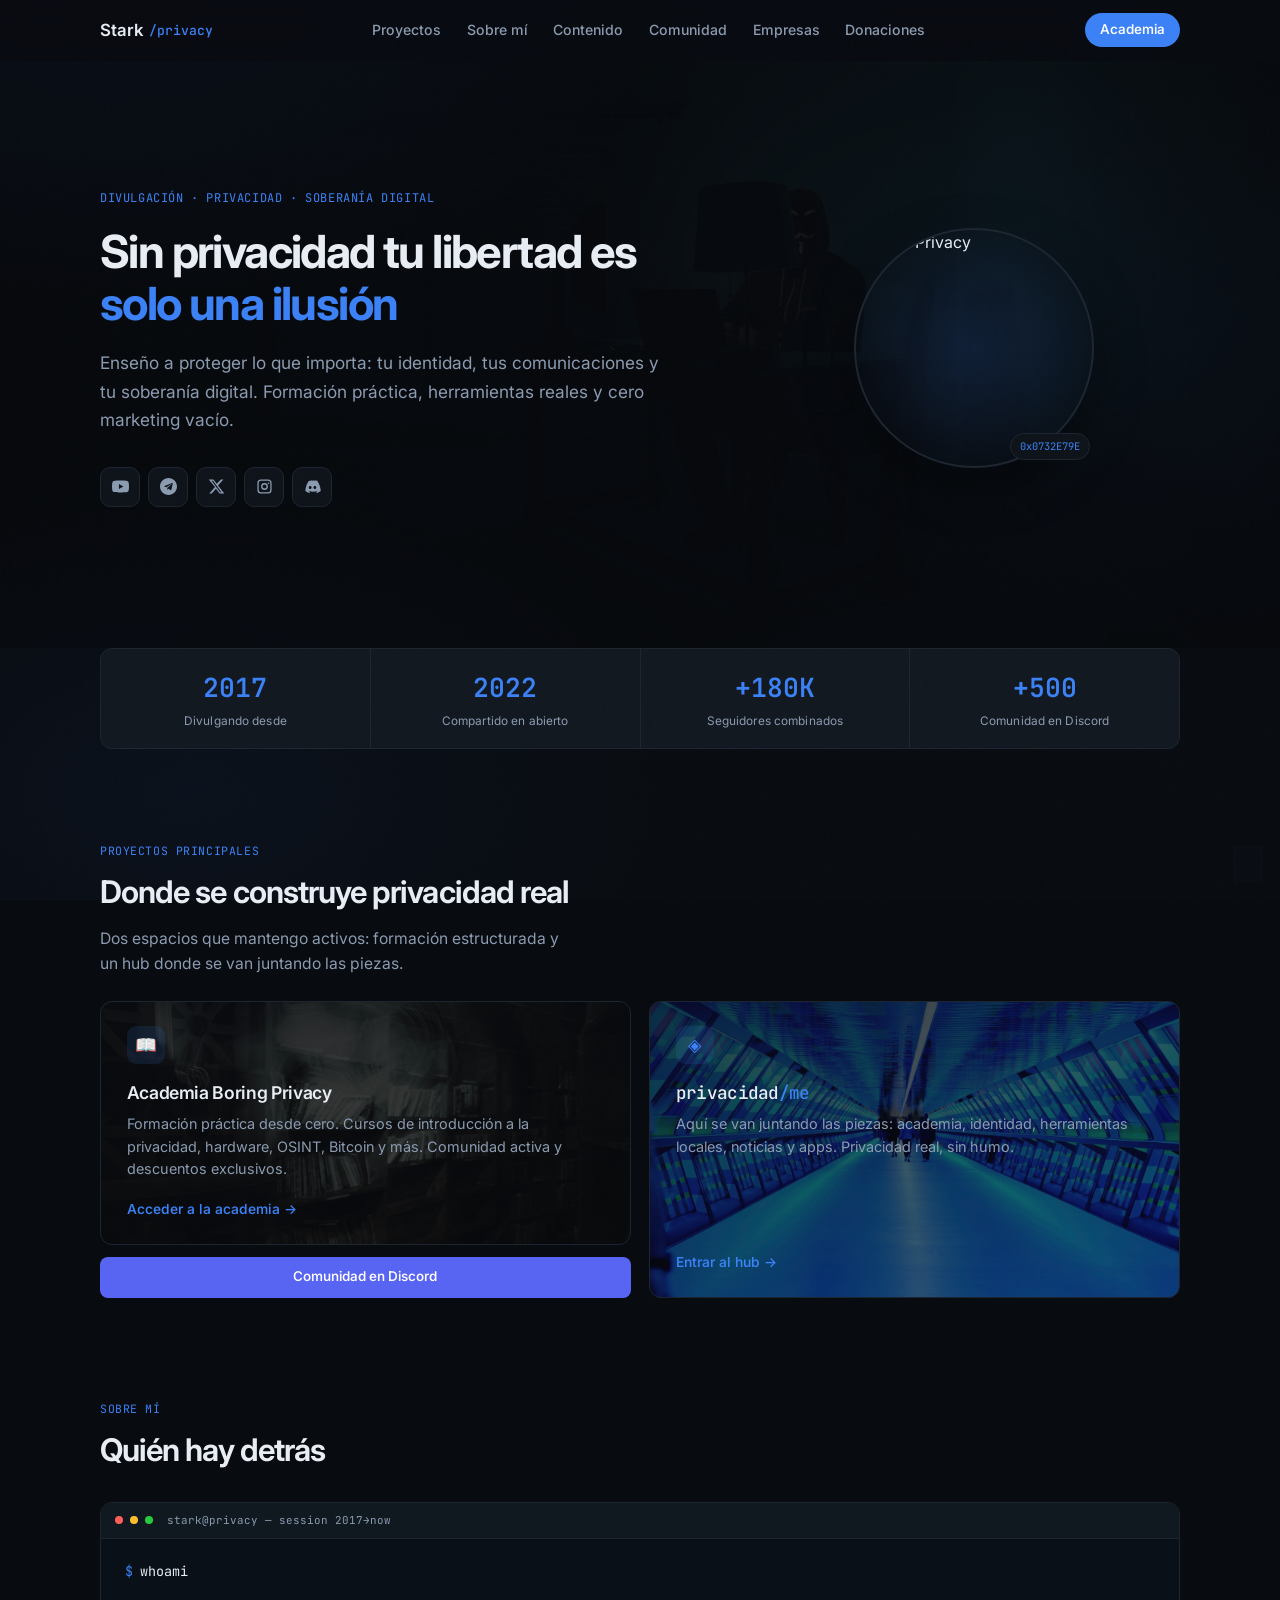
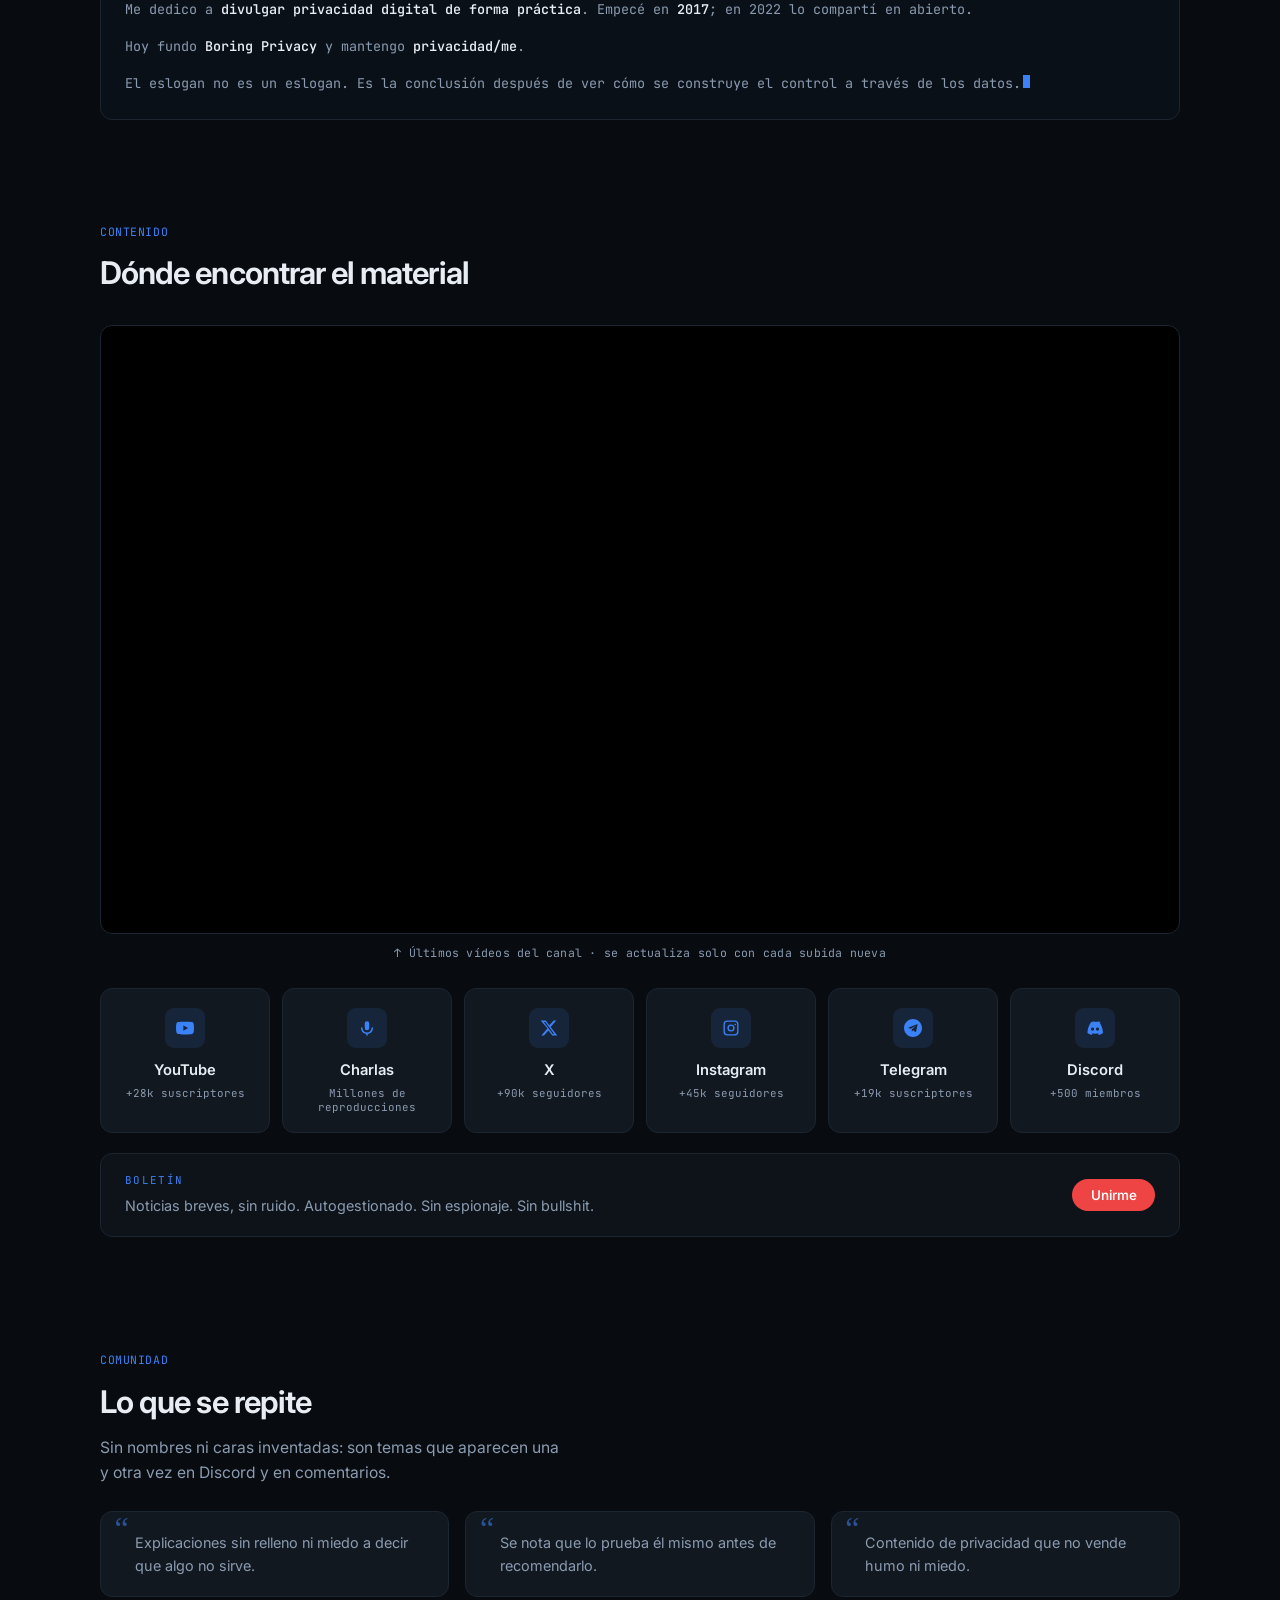
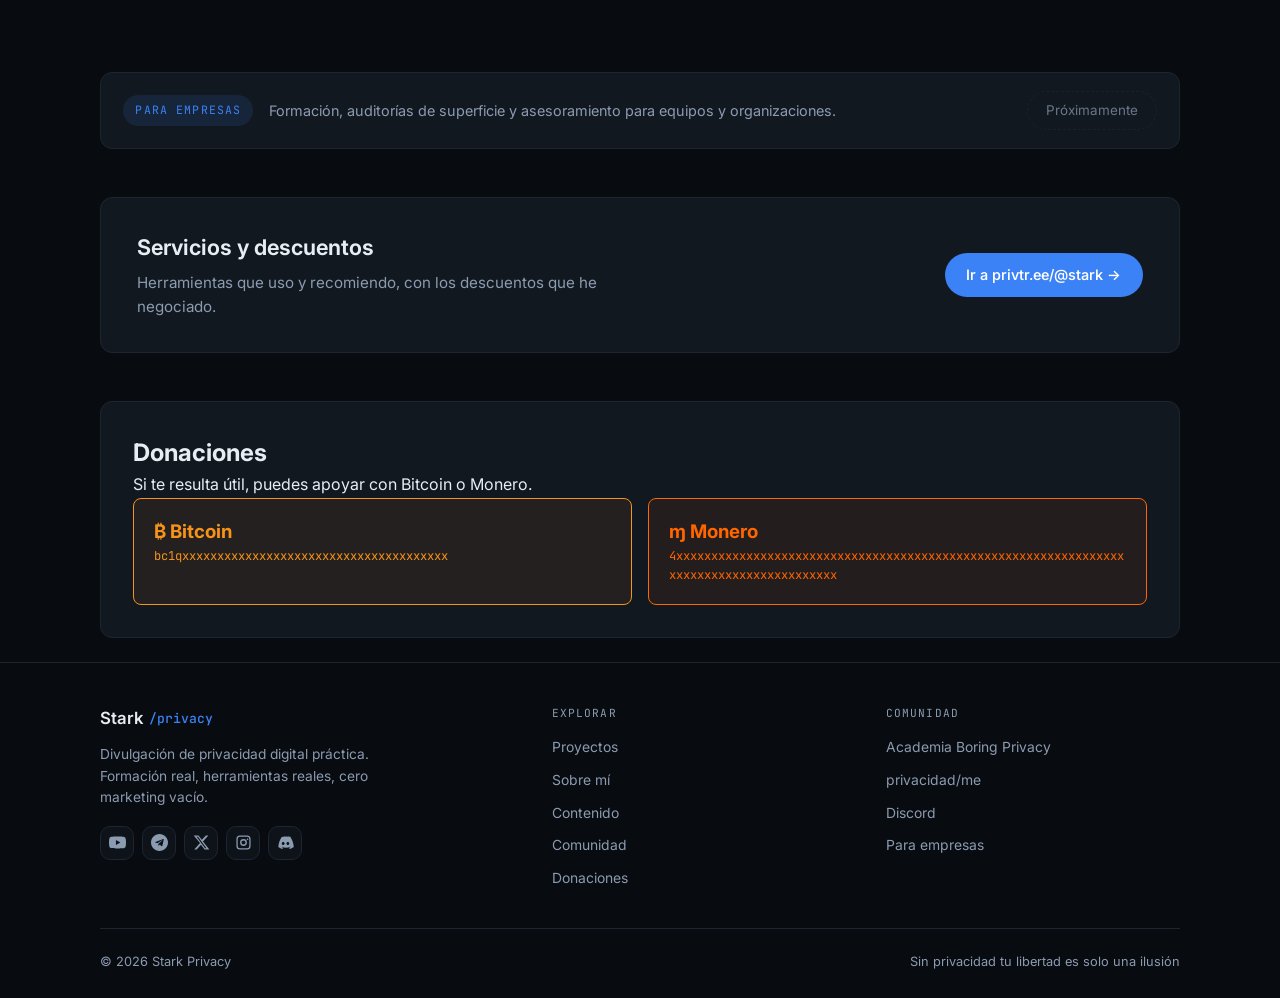
==== commit b727c93d: "Fill out the homepage: stats bar, live YouTube feed, community, tighter footer - Add an achievements" ====
--- a/index.html
+++ b/index.html
@@ -29,6 +29,7 @@
         <li><a href="#destacados">Proyectos</a></li>
         <li><a href="#sobre">Sobre mí</a></li>
         <li><a href="#contenido">Contenido</a></li>
+        <li><a href="#comunidad">Comunidad</a></li>
         <li><a href="#empresas">Empresas</a></li>
         <li><a href="#donaciones">Donaciones</a></li>
       </ul>
@@ -64,6 +65,14 @@
       </div>
     </div>
   </header>
+  <section class="stats-bar">
+    <div class="container stats-grid">
+      <div class="stat"><div class="stat-num">2017</div><div class="stat-label">Divulgando desde</div></div>
+      <div class="stat"><div class="stat-num">2022</div><div class="stat-label">Compartido en abierto</div></div>
+      <div class="stat"><div class="stat-num">+180K</div><div class="stat-label">Seguidores combinados</div></div>
+      <div class="stat"><div class="stat-num">+500</div><div class="stat-label">Comunidad en Discord</div></div>
+    </div>
+  </section>
   <section class="destacados" id="destacados">
     <div class="container">
       <div class="section-header">
@@ -115,6 +124,12 @@
       <div class="section-header">
         <div class="section-label">Contenido</div>
         <h2>Dónde encontrar el material</h2>
+      </div>
+      <div class="video-feed">
+        <div class="video-feed-frame">
+          <iframe src="https://www.youtube.com/embed/videoseries?list=UUiWK5LDY5nmnMpfGsL7KENQ&rel=0&modestbranding=1" title="Últimos vídeos de Stark Privacy en YouTube" loading="lazy" allow="accelerometer; autoplay; clipboard-write; encrypted-media; gyroscope; picture-in-picture" allowfullscreen referrerpolicy="strict-origin-when-cross-origin"></iframe>
+        </div>
+        <div class="video-feed-note">↑ Últimos vídeos del canal · se actualiza solo con cada subida nueva</div>
       </div>
       <div class="contenido-grid">
         <a href="https://www.youtube.com/@StarkPrivacy" class="content-card net-yt" target="_blank" rel="noopener"><div class="icon-wrap"><svg viewBox="0 0 24 24"><path d="M23.5 6.2a3 3 0 0 0-2.1-2.1C19.5 3.5 12 3.5 12 3.5s-7.5 0-9.4.6A3 3 0 0 0 .5 6.2 31.5 31.5 0 0 0 0 12a31.5 31.5 0 0 0 .5 5.8 3 3 0 0 0 2.1 2.1c1.9.6 9.4.6 9.4.6s7.5 0 9.4-.6a3 3 0 0 0 2.1-2.1A31.5 31.5 0 0 0 24 12a31.5 31.5 0 0 0-.5-5.8zM9.8 15.5v-7l6.3 3.5-6.3 3.5z"/></svg></div><h3>YouTube</h3><div class="stat-line">+28k suscriptores</div></a>
@@ -143,11 +158,24 @@
       </div>
     </div>
   </section>
+  <section id="comunidad">
+    <div class="container">
+      <div class="section-header">
+        <div class="section-label">Comunidad</div>
+        <h2>Lo que se repite</h2>
+        <p>Sin nombres ni caras inventadas: son temas que aparecen una y otra vez en Discord y en comentarios.</p>
+      </div>
+      <div class="quotes-grid">
+        <div class="quote">Explicaciones sin relleno ni miedo a decir que algo no sirve.</div>
+        <div class="quote">Se nota que lo prueba él mismo antes de recomendarlo.</div>
+        <div class="quote">Contenido de privacidad que no vende humo ni miedo.</div>
+      </div>
+    </div>
+  </section>
   <section class="empresas" id="empresas">
     <div class="container">
-      <div class="empresas-box">
-        <div class="glitch-title" data-text="Para empresas">Para empresas</div>
-        <h2>Privacidad aplicada al entorno profesional</h2>
+      <div class="empresas-bar">
+        <span class="empresas-tag">Para empresas</span>
         <p>Formación, auditorías de superficie y asesoramiento para equipos y organizaciones.</p>
         <span class="btn-locked">Próximamente</span>
       </div>
@@ -177,14 +205,37 @@
     </div>
   </section>
   <footer>
-    <div class="container footer-inner">
-      <div class="footer-copy">Stark Privacy · Sin privacidad tu libertad es solo una ilusión</div>
-      <div class="footer-links">
+    <div class="container footer-grid">
+      <div class="footer-brand">
+        <a href="#" class="logo">Stark <span>/privacy</span></a>
+        <p>Divulgación de privacidad digital práctica. Formación real, herramientas reales, cero marketing vacío.</p>
+        <div class="social-row footer-social">
+          <a href="https://www.youtube.com/@StarkPrivacy" target="_blank" rel="noopener" title="YouTube" aria-label="YouTube"><svg viewBox="0 0 24 24"><path d="M23.5 6.2a3 3 0 0 0-2.1-2.1C19.5 3.5 12 3.5 12 3.5s-7.5 0-9.4.6A3 3 0 0 0 .5 6.2 31.5 31.5 0 0 0 0 12a31.5 31.5 0 0 0 .5 5.8 3 3 0 0 0 2.1 2.1c1.9.6 9.4.6 9.4.6s7.5 0 9.4-.6a3 3 0 0 0 2.1-2.1A31.5 31.5 0 0 0 24 12a31.5 31.5 0 0 0-.5-5.8zM9.8 15.5v-7l6.3 3.5-6.3 3.5z"/></svg></a>
+          <a href="https://t.me/StarkPrivacy" target="_blank" rel="noopener" title="Telegram" aria-label="Telegram"><svg viewBox="0 0 24 24"><path d="M12 0C5.4 0 0 5.4 0 12s5.4 12 12 12 12-5.4 12-12S18.6 0 12 0zm5.9 8.2l-1.8 8.5c-.1.6-.5.7-1 .5l-2.8-2.1-1.4 1.3c-.1.2-.3.3-.6.3l.2-2.9 5.3-4.8c.2-.2 0-.3-.3-.1l-6.5 4.1-2.8-.9c-.6-.2-.6-.6.1-.9l11-4.2c.5-.2 1 .1.8.9z"/></svg></a>
+          <a href="https://x.com/starkprivacy" target="_blank" rel="noopener" title="X" aria-label="X"><svg viewBox="0 0 24 24"><path d="M18.2 2H21.7L14.1 10.7 23 22h-6.6l-5.2-6.8L5.3 22H1.8l8.1-9.3L1 2h6.7l4.7 6.2L18.2 2zm-1.2 18h1.9L7.1 4H5.1l11.9 16z"/></svg></a>
+          <a href="https://www.instagram.com/starkprivacy_" target="_blank" rel="noopener" title="Instagram" aria-label="Instagram"><svg viewBox="0 0 24 24"><path d="M7 2h10a5 5 0 0 1 5 5v10a5 5 0 0 1-5 5H7a5 5 0 0 1-5-5V7a5 5 0 0 1 5-5zm10 1.8H7A3.2 3.2 0 0 0 3.8 7v10A3.2 3.2 0 0 0 7 20.2h10A3.2 3.2 0 0 0 20.2 17V7A3.2 3.2 0 0 0 17 3.8zM12 7.2A4.8 4.8 0 1 1 7.2 12 4.8 4.8 0 0 1 12 7.2zm0 1.9A2.9 2.9 0 1 0 14.9 12 2.9 2.9 0 0 0 12 9.1zM17.7 6.2a1.1 1.1 0 1 1-1.1 1.1 1.1 1.1 0 0 1 1.1-1.1z"/></svg></a>
+          <a href="https://discord.gg/cax9UWtk2D" target="_blank" rel="noopener" title="Discord" aria-label="Discord"><svg viewBox="0 0 24 24"><path d="M20.3 4.4A19.8 19.8 0 0 0 15.9 3l-.3.6c1.9.5 3.1 1.1 3.1 1.1a13.3 13.3 0 0 0-5.2-1 13.3 13.3 0 0 0-5.2 1s1.2-.7 3.2-1.2L11 3A19.5 19.5 0 0 0 6.7 4.4S2.3 10.4 1.9 18.5c1.9 1.4 3.8 2.3 5.7 2.8l1.2-1.9c-.8-.3-1.6-.7-2.3-1.1.2-.1.3-.2.5-.3 3.8 1.8 7.9 1.8 11.6 0 .1.1.3.2.5.3-.7.4-1.5.8-2.3 1.1l1.2 1.9c1.9-.5 3.8-1.4 5.7-2.8-.4-8.1-4.8-14.1-4.8-14.1zM8.7 15.5c-1.1 0-2-.9-2-2.1s.9-2.1 2-2.1 2.1.9 2.1 2.1-.9 2.1-2.1 2.1zm6.6 0c-1.1 0-2-.9-2-2.1s.9-2.1 2-2.1 2.1.9 2.1 2.1-.9 2.1-2.1 2.1z"/></svg></a>
+        </div>
+      </div>
+      <div class="footer-col">
+        <div class="footer-col-title">Explorar</div>
+        <a href="#destacados">Proyectos</a>
+        <a href="#sobre">Sobre mí</a>
+        <a href="#contenido">Contenido</a>
+        <a href="#comunidad">Comunidad</a>
+        <a href="#donaciones">Donaciones</a>
+      </div>
+      <div class="footer-col">
+        <div class="footer-col-title">Comunidad</div>
+        <a href="https://privtr.ee/@boringprivacy" target="_blank" rel="noopener">Academia Boring Privacy</a>
         <a href="https://starkprivacy.github.io/privacidad_me/" target="_blank" rel="noopener">privacidad/me</a>
-        <a href="https://privtr.ee/@boringprivacy" target="_blank" rel="noopener">Academia</a>
-        <a href="#empresas">Empresas</a>
         <a href="https://discord.gg/cax9UWtk2D" target="_blank" rel="noopener">Discord</a>
-      </div>
+        <a href="#empresas">Para empresas</a>
+      </div>
+    </div>
+    <div class="container footer-bottom">
+      <span>© 2026 Stark Privacy</span>
+      <span>Sin privacidad tu libertad es solo una ilusión</span>
     </div>
   </footer>
   <script>
--- a/assets/site.css
+++ b/assets/site.css
@@ -7,7 +7,7 @@
 }
 *{margin:0;padding:0;box-sizing:border-box}
 html{scroll-behavior:smooth}
-body{font-family:var(--font);background:var(--bg);color:var(--text);line-height:1.6;font-size:16px;-webkit-font-smoothing:antialiased;overflow-x:hidden}
+body{font-family:var(--font);background:var(--bg);color:var(--text);line-height:1.6;font-size:16px;-webkit-font-smoothing:antialiased;overflow-x:hidden;background-image:radial-gradient(ellipse 900px 500px at 10% 0%,rgba(59,130,246,.08),transparent 60%),radial-gradient(ellipse 700px 500px at 92% 38%,rgba(59,130,246,.05),transparent 60%),radial-gradient(ellipse 800px 500px at 15% 88%,rgba(59,130,246,.05),transparent 60%);background-attachment:fixed;background-repeat:no-repeat}
 body::before{content:"";position:fixed;inset:0;pointer-events:none;z-index:9999;opacity:.5;background-image:url("data:image/svg+xml,%3Csvg viewBox='0 0 256 256' xmlns='http://www.w3.org/2000/svg'%3E%3Cfilter id='n'%3E%3CfeTurbulence type='fractalNoise' baseFrequency='0.85' numOctaves='4' stitchTiles='stitch'/%3E%3C/filter%3E%3Crect width='100%25' height='100%25' filter='url(%23n)' opacity='0.035'/%3E%3C/svg%3E")}
 a{color:inherit;text-decoration:none;transition:.2s}
 a:focus-visible,button:focus-visible,input:focus-visible{outline:2px solid var(--accent);outline-offset:3px;border-radius:4px}
@@ -49,6 +49,11 @@
 .avatar-wrap img{width:100%;height:100%;object-fit:cover;border-radius:50%;border:2px solid var(--border);position:relative;z-index:1;box-shadow:0 18px 45px rgba(0,0,0,.5)}
 .avatar-badge{position:absolute;bottom:8px;right:4px;z-index:2;background:var(--elev);border:1px solid var(--border);font-family:var(--mono);font-size:.65rem;padding:.25rem .55rem;border-radius:999px;color:var(--accent)}
 section{padding:3.2rem 0}
+.stats-bar{padding:0 0 2.6rem}
+.stats-grid{display:grid;grid-template-columns:repeat(4,1fr);gap:1px;background:var(--border);border:1px solid var(--border);border-radius:12px;overflow:hidden}
+.stat{background:var(--card);padding:1.15rem 1rem;text-align:center}
+.stat-num{font-family:var(--mono);font-size:clamp(1.25rem,2.4vw,1.65rem);font-weight:600;color:var(--accent);margin-bottom:.3rem}
+.stat-label{font-size:.74rem;color:var(--muted);letter-spacing:.01em;line-height:1.3}
 .section-header{margin-bottom:1.6rem}
 .section-label{font-family:var(--mono);font-size:.72rem;color:var(--accent);letter-spacing:.05em;text-transform:uppercase;margin-bottom:.5rem}
 .section-header h2{font-size:clamp(1.55rem,2.7vw,1.95rem);font-weight:650;letter-spacing:-.03em;margin-bottom:.45rem}
@@ -80,6 +85,10 @@
 .term-body strong{color:var(--text);font-weight:550}
 .term-cursor{display:inline-block;width:7px;height:.95em;background:var(--accent);margin-left:2px;animation:blink 1.1s steps(1) infinite}
 @keyframes blink{50%{opacity:0}}
+.video-feed{margin-bottom:1.6rem}
+.video-feed-frame{position:relative;padding-bottom:56.25%;height:0;border-radius:12px;overflow:hidden;border:1px solid var(--border);background:#000}
+.video-feed-frame iframe{position:absolute;inset:0;width:100%;height:100%;border:0}
+.video-feed-note{font-family:var(--mono);font-size:.72rem;color:var(--muted);margin-top:.65rem;text-align:center;letter-spacing:.02em}
 .contenido-grid{display:grid;grid-template-columns:repeat(6,1fr);gap:.75rem;margin-bottom:1.25rem}
 .content-card{background:var(--card);border:1px solid var(--border);border-radius:12px;padding:1.15rem .7rem 1.05rem;text-align:center;transition:.22s}
 .content-card:hover{transform:translateY(-3px)}
@@ -107,13 +116,14 @@
 .captcha-q{font-family:var(--mono);font-size:.78rem;color:var(--muted)}
 .boletin-ghost{background:transparent;border:1px solid var(--border);color:var(--muted);padding:.5rem .8rem;border-radius:999px;font-size:.8rem;cursor:pointer;font-family:inherit}
 .boletin-msg.ok{color:#4ade80;font-size:.86rem}
+.quotes-grid{display:grid;grid-template-columns:repeat(3,1fr);gap:1rem}
+.quote{background:var(--card);border:1px solid var(--border);border-radius:12px;padding:1.2rem 1.3rem 1.2rem 2.1rem;color:var(--muted);font-size:.9rem;line-height:1.6;position:relative}
+.quote::before{content:"\201C";font-family:Georgia,serif;color:var(--accent);font-size:2rem;line-height:0;position:absolute;top:1.05rem;left:.85rem;opacity:.55}
 .empresas{padding:1.5rem 0}
-.empresas-box{position:relative;border:1px solid var(--border);border-radius:12px;padding:2rem 2.25rem;overflow:hidden;background:linear-gradient(105deg,rgba(8,11,16,.92) 0%,rgba(8,11,16,.76) 50%,rgba(8,11,16,.58) 100%),url('empresas-bg.jpg') center/cover no-repeat,var(--card)}
-.empresas-box>*{position:relative;z-index:1}
-.glitch-title{font-family:var(--mono);font-size:.78rem;letter-spacing:.12em;text-transform:uppercase;color:var(--accent);margin-bottom:.75rem}
-.empresas-box h2{font-size:1.45rem;font-weight:650;margin-bottom:.6rem}
-.empresas-box p{color:var(--muted);font-size:.95rem;max-width:52ch;margin-bottom:1.35rem}
-.btn-locked{display:inline-flex;border:1px dashed var(--border);color:var(--muted);padding:.55rem 1.2rem;border-radius:999px;font-size:.88rem;opacity:.72}
+.empresas-bar{display:flex;align-items:center;gap:1rem;flex-wrap:wrap;border:1px solid var(--border);border-radius:12px;padding:1.1rem 1.4rem;background:var(--card)}
+.empresas-tag{font-family:var(--mono);font-size:.72rem;letter-spacing:.1em;text-transform:uppercase;color:var(--accent);background:var(--soft);padding:.4rem .75rem;border-radius:999px;flex:0 0 auto}
+.empresas-bar p{color:var(--muted);font-size:.9rem;flex:1;min-width:220px;margin:0}
+.btn-locked{display:inline-flex;flex:0 0 auto;border:1px dashed var(--border);color:var(--muted);padding:.5rem 1.1rem;border-radius:999px;font-size:.84rem;opacity:.72}
 .tools-section,#donaciones{padding:1.5rem 0}
 .tools-cta{background:var(--card);border:1px solid var(--border);border-radius:12px;padding:2rem 2.25rem;display:flex;align-items:center;justify-content:space-between;gap:1.5rem;flex-wrap:wrap}
 .tools-cta-text h2{font-size:1.35rem;font-weight:650;margin-bottom:.4rem}
@@ -127,14 +137,22 @@
 .donation-item.btc h3,.donation-item.btc code{color:var(--btc)}
 .donation-item.xmr h3,.donation-item.xmr code{color:var(--xmr)}
 .donation-item code{font-family:var(--mono);font-size:.76rem;word-break:break-all;display:block}
-footer{border-top:1px solid var(--border);padding:2rem 0 1.6rem}
-.footer-inner{display:flex;justify-content:space-between;flex-wrap:wrap;gap:1.25rem}
-.footer-copy,.footer-links{font-size:.82rem;color:var(--muted)}
-.footer-links{display:flex;gap:1.3rem}
+footer{border-top:1px solid var(--border);padding:2.6rem 0 1.6rem}
+.footer-grid{display:grid;grid-template-columns:1.4fr 1fr 1fr;gap:2.5rem;padding-bottom:1.8rem}
+.footer-brand p{color:var(--muted);font-size:.86rem;margin:.8rem 0 1.1rem;max-width:34ch;line-height:1.55}
+.footer-social a{width:34px;height:34px}
+.footer-col-title{font-family:var(--mono);font-size:.7rem;letter-spacing:.1em;text-transform:uppercase;color:var(--muted);margin-bottom:.85rem}
+.footer-col a{display:block;color:var(--muted);font-size:.87rem;margin-bottom:.65rem}
+.footer-col a:hover{color:var(--text)}
+.footer-bottom{display:flex;justify-content:space-between;flex-wrap:wrap;gap:.6rem;padding-top:1.4rem;border-top:1px solid var(--border);font-size:.8rem;color:var(--muted)}
 .paper-egg{position:fixed;bottom:18px;right:18px;width:28px;height:36px;background:#121820;border:1px solid #2a3344;opacity:.12;z-index:50}
 @media(max-width:900px){
   .hero-grid,.cards-2,.donation-grid{grid-template-columns:1fr}
   .contenido-grid{grid-template-columns:repeat(3,1fr)}
+  .quotes-grid{grid-template-columns:1fr}
+  .stats-grid{grid-template-columns:1fr 1fr}
+  .footer-grid{grid-template-columns:1fr 1fr}
+  .footer-brand{grid-column:1/-1}
   .nav-toggle{display:flex}
   .nav-links{display:none;position:absolute;top:60px;left:0;right:0;flex-direction:column;gap:0;background:rgba(8,11,16,.98);backdrop-filter:blur(16px);border-bottom:1px solid var(--border);padding:.5rem 0;max-height:calc(100vh - 60px);overflow-y:auto}
   .nav-links.is-open{display:flex}
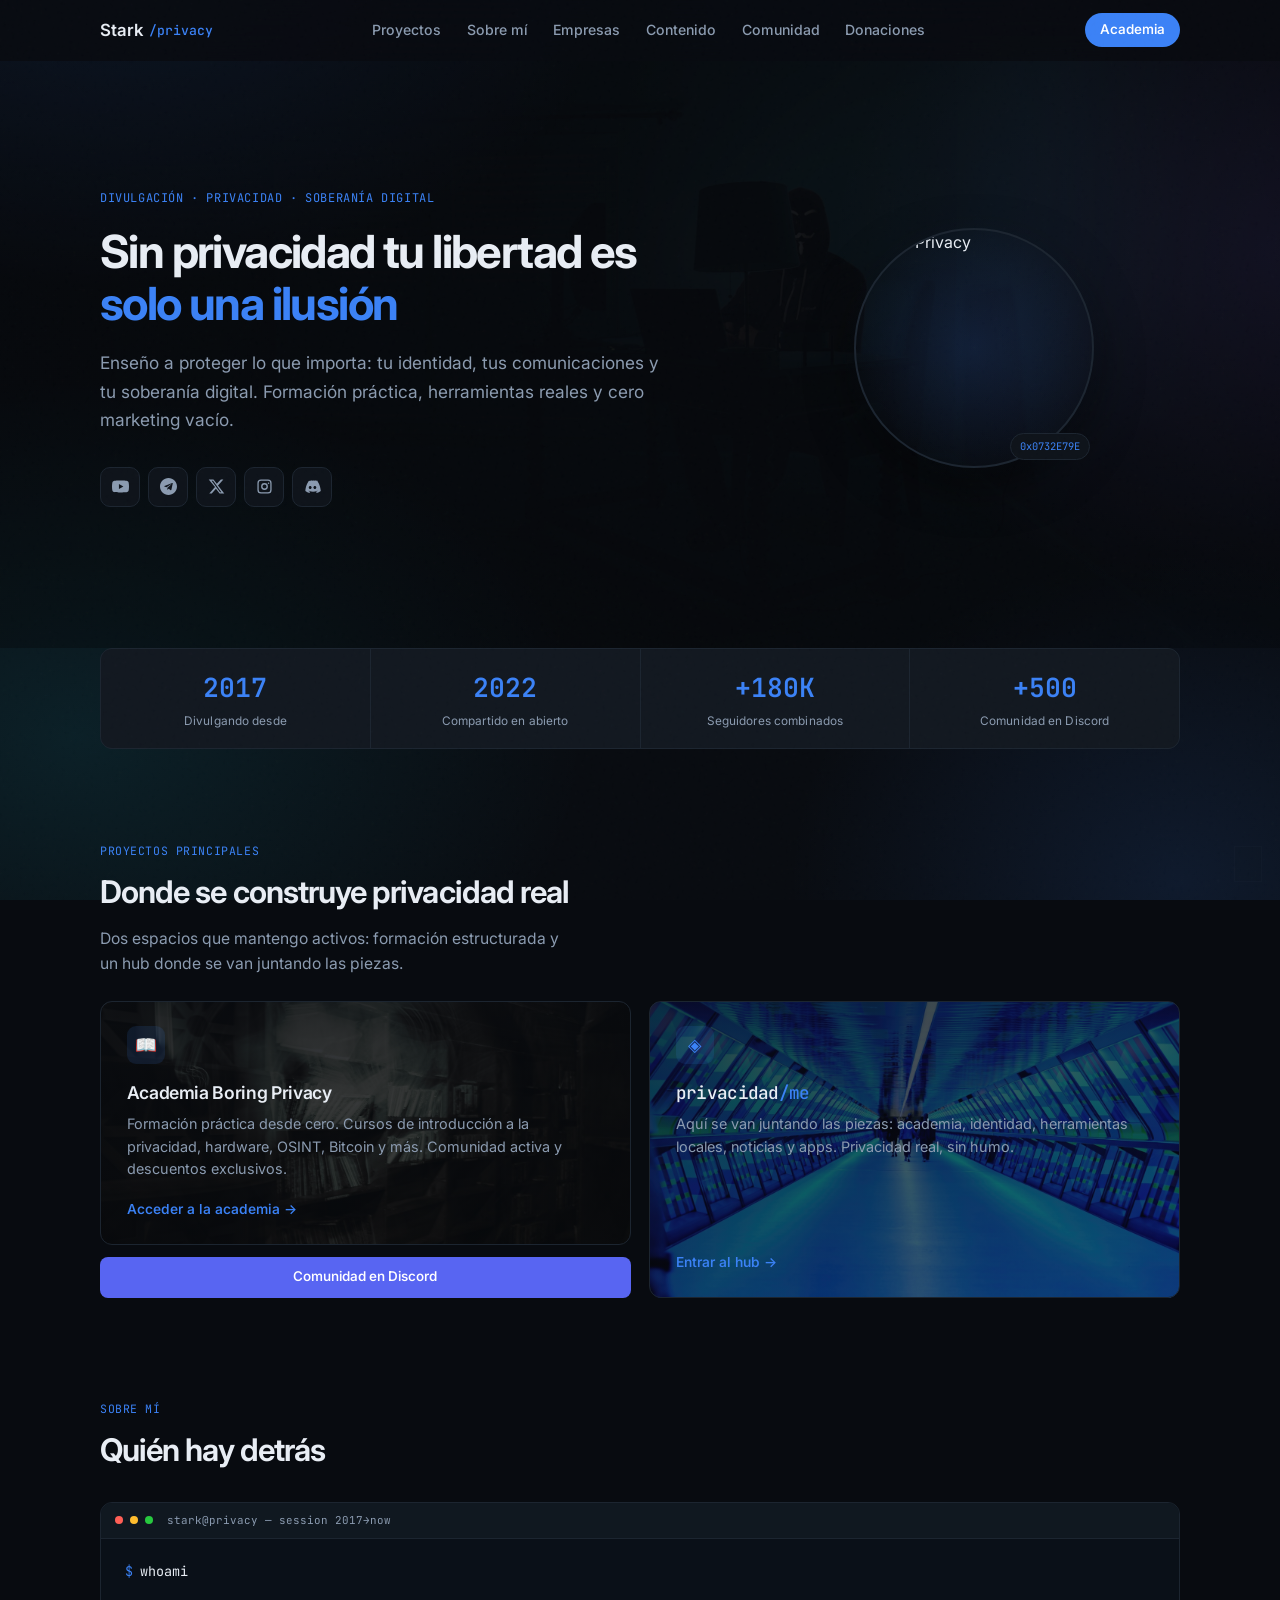
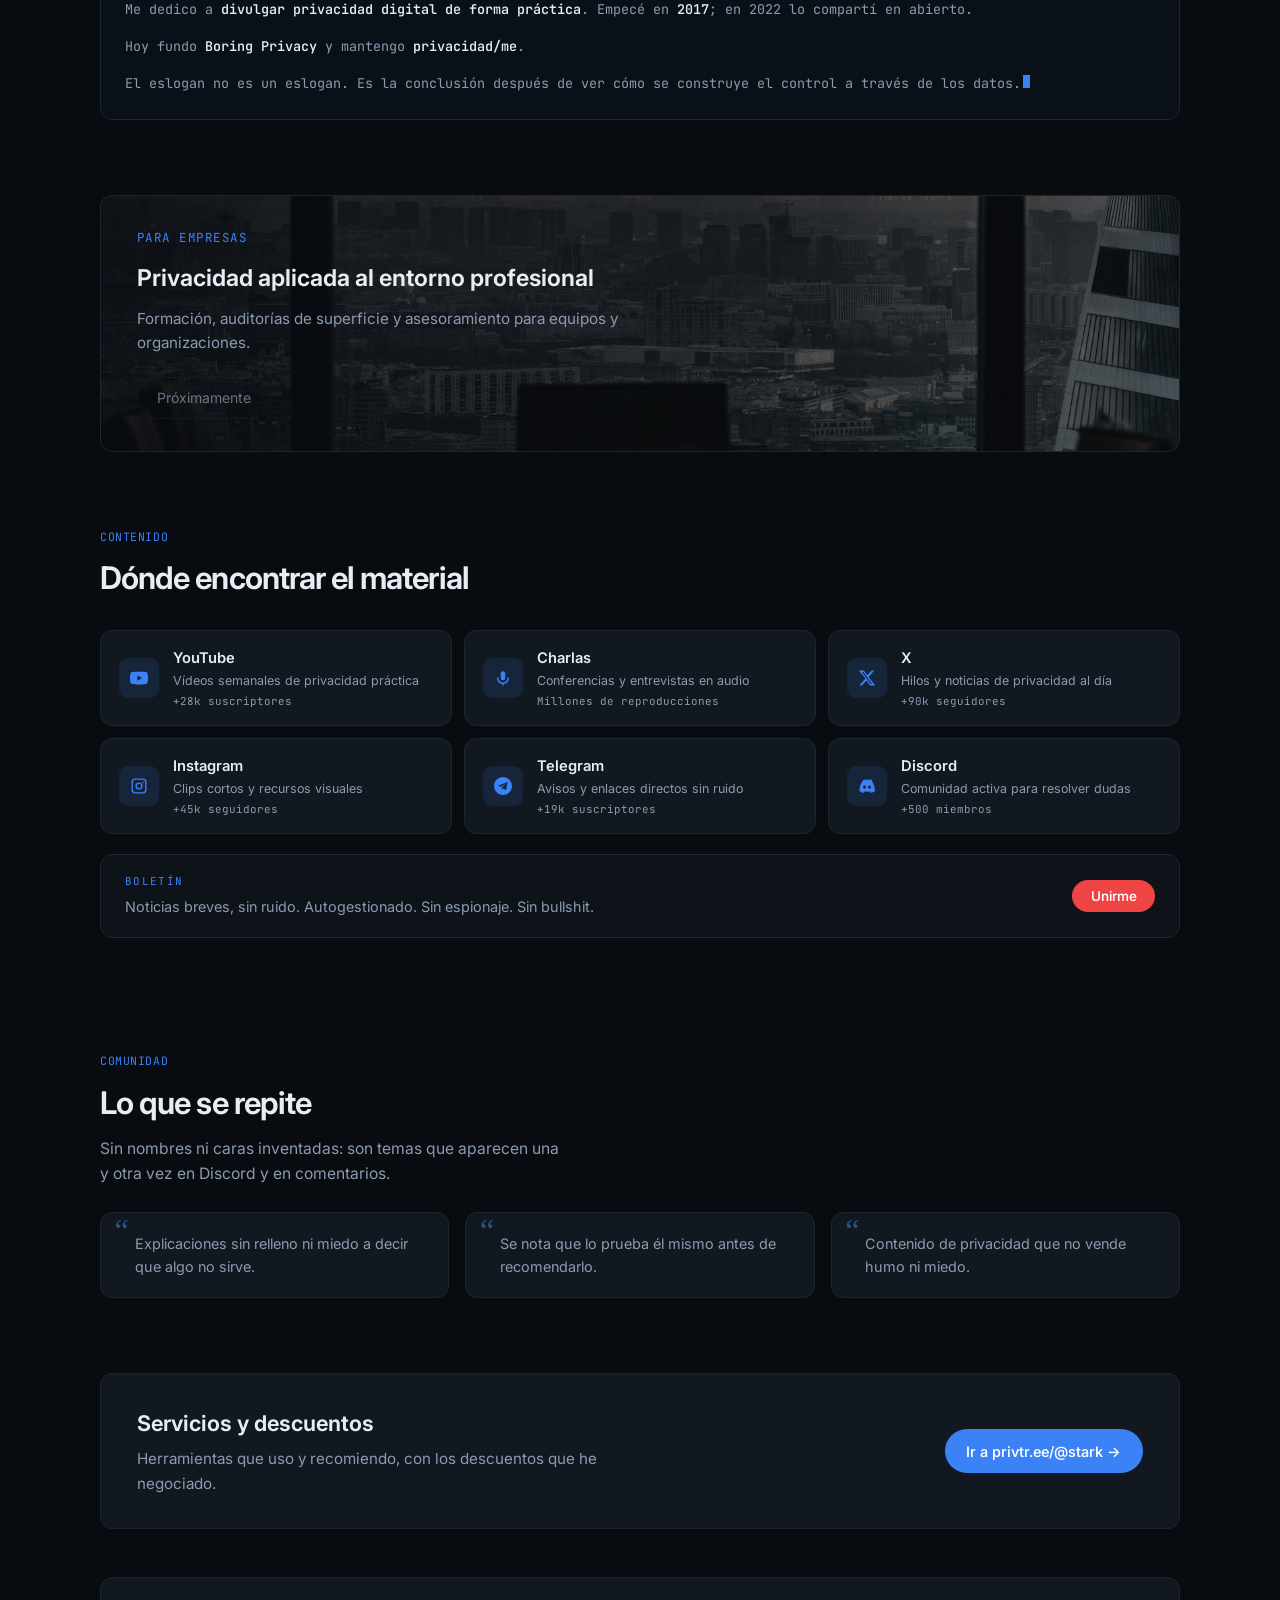
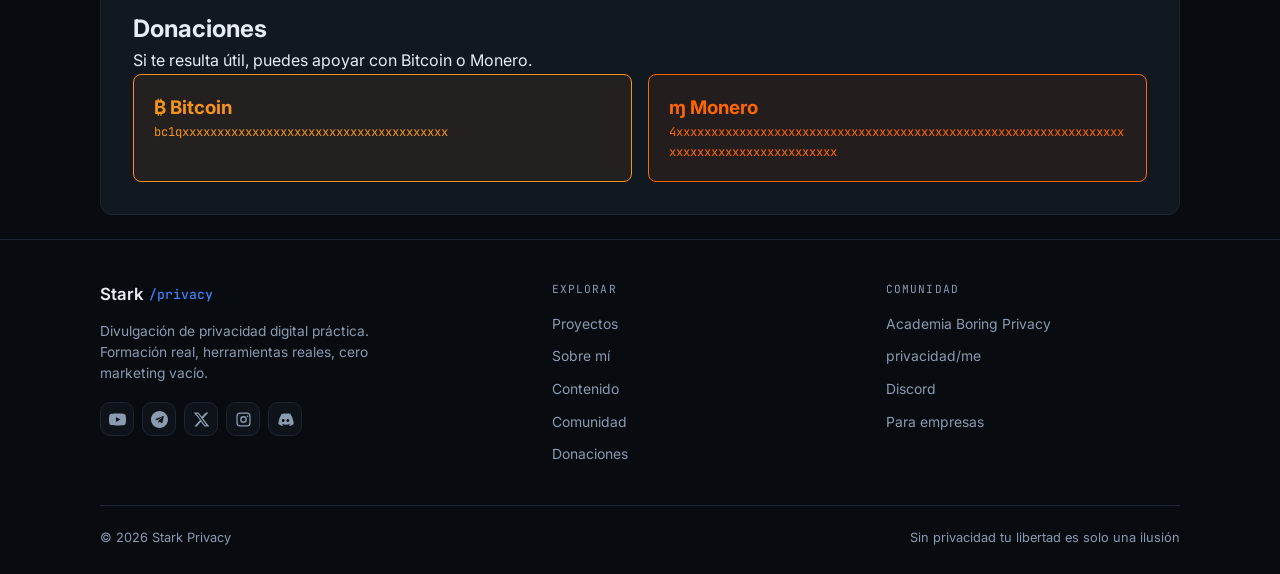
==== commit 92ca9b81: "Remove video embed, richer horizontal content cards, restore Empresas - Drop the YouTube video embed" ====
--- a/index.html
+++ b/index.html
@@ -28,9 +28,9 @@
       <ul class="nav-links" id="nav-links">
         <li><a href="#destacados">Proyectos</a></li>
         <li><a href="#sobre">Sobre mí</a></li>
+        <li><a href="#empresas">Empresas</a></li>
         <li><a href="#contenido">Contenido</a></li>
         <li><a href="#comunidad">Comunidad</a></li>
-        <li><a href="#empresas">Empresas</a></li>
         <li><a href="#donaciones">Donaciones</a></li>
       </ul>
       <div style="display:flex;align-items:center;gap:.6rem">
@@ -119,25 +119,29 @@
       </div>
     </div>
   </section>
+  <section class="empresas" id="empresas">
+    <div class="container">
+      <div class="empresas-box">
+        <div class="glitch-title" data-text="Para empresas">Para empresas</div>
+        <h2>Privacidad aplicada al entorno profesional</h2>
+        <p>Formación, auditorías de superficie y asesoramiento para equipos y organizaciones.</p>
+        <span class="btn-locked">Próximamente</span>
+      </div>
+    </div>
+  </section>
   <section id="contenido">
     <div class="container">
       <div class="section-header">
         <div class="section-label">Contenido</div>
         <h2>Dónde encontrar el material</h2>
       </div>
-      <div class="video-feed">
-        <div class="video-feed-frame">
-          <iframe src="https://www.youtube.com/embed/videoseries?list=UUiWK5LDY5nmnMpfGsL7KENQ&rel=0&modestbranding=1" title="Últimos vídeos de Stark Privacy en YouTube" loading="lazy" allow="accelerometer; autoplay; clipboard-write; encrypted-media; gyroscope; picture-in-picture" allowfullscreen referrerpolicy="strict-origin-when-cross-origin"></iframe>
-        </div>
-        <div class="video-feed-note">↑ Últimos vídeos del canal · se actualiza solo con cada subida nueva</div>
-      </div>
       <div class="contenido-grid">
-        <a href="https://www.youtube.com/@StarkPrivacy" class="content-card net-yt" target="_blank" rel="noopener"><div class="icon-wrap"><svg viewBox="0 0 24 24"><path d="M23.5 6.2a3 3 0 0 0-2.1-2.1C19.5 3.5 12 3.5 12 3.5s-7.5 0-9.4.6A3 3 0 0 0 .5 6.2 31.5 31.5 0 0 0 0 12a31.5 31.5 0 0 0 .5 5.8 3 3 0 0 0 2.1 2.1c1.9.6 9.4.6 9.4.6s7.5 0 9.4-.6a3 3 0 0 0 2.1-2.1A31.5 31.5 0 0 0 24 12a31.5 31.5 0 0 0-.5-5.8zM9.8 15.5v-7l6.3 3.5-6.3 3.5z"/></svg></div><h3>YouTube</h3><div class="stat-line">+28k suscriptores</div></a>
-        <a href="https://privtr.ee/@starkpodcasts" class="content-card net-audio" target="_blank" rel="noopener"><div class="icon-wrap"><svg viewBox="0 0 24 24"><path d="M12 3a3 3 0 0 0-3 3v6a3 3 0 0 0 6 0V6a3 3 0 0 0-3-3zm-7 8a1 1 0 0 0-1 1 8 8 0 0 0 7 7.9V22h2v-2.1A8 8 0 0 0 20 12a1 1 0 0 0-2 0 6 6 0 0 1-12 0 1 1 0 0 0-1-1z"/></svg></div><h3>Charlas</h3><div class="stat-line">Millones de reproducciones</div></a>
-        <a href="https://x.com/starkprivacy" class="content-card net-x" target="_blank" rel="noopener"><div class="icon-wrap"><svg viewBox="0 0 24 24"><path d="M18.2 2H21.7L14.1 10.7 23 22h-6.6l-5.2-6.8L5.3 22H1.8l8.1-9.3L1 2h6.7l4.7 6.2L18.2 2zm-1.2 18h1.9L7.1 4H5.1l11.9 16z"/></svg></div><h3>X</h3><div class="stat-line">+90k seguidores</div></a>
-        <a href="https://www.instagram.com/starkprivacy_" class="content-card net-ig" target="_blank" rel="noopener"><div class="icon-wrap"><svg viewBox="0 0 24 24"><path d="M7 2h10a5 5 0 0 1 5 5v10a5 5 0 0 1-5 5H7a5 5 0 0 1-5-5V7a5 5 0 0 1 5-5zm10 1.8H7A3.2 3.2 0 0 0 3.8 7v10A3.2 3.2 0 0 0 7 20.2h10A3.2 3.2 0 0 0 20.2 17V7A3.2 3.2 0 0 0 17 3.8zM12 7.2A4.8 4.8 0 1 1 7.2 12 4.8 4.8 0 0 1 12 7.2zm0 1.9A2.9 2.9 0 1 0 14.9 12 2.9 2.9 0 0 0 12 9.1zM17.7 6.2a1.1 1.1 0 1 1-1.1 1.1 1.1 1.1 0 0 1 1.1-1.1z"/></svg></div><h3>Instagram</h3><div class="stat-line">+45k seguidores</div></a>
-        <a href="https://t.me/StarkPrivacy" class="content-card net-tg" target="_blank" rel="noopener"><div class="icon-wrap"><svg viewBox="0 0 24 24"><path d="M12 0C5.4 0 0 5.4 0 12s5.4 12 12 12 12-5.4 12-12S18.6 0 12 0zm5.9 8.2l-1.8 8.5c-.1.6-.5.7-1 .5l-2.8-2.1-1.4 1.3c-.1.2-.3.3-.6.3l.2-2.9 5.3-4.8c.2-.2 0-.3-.3-.1l-6.5 4.1-2.8-.9c-.6-.2-.6-.6.1-.9l11-4.2c.5-.2 1 .1.8.9z"/></svg></div><h3>Telegram</h3><div class="stat-line">+19k suscriptores</div></a>
-        <a href="https://discord.gg/cax9UWtk2D" class="content-card net-dc" target="_blank" rel="noopener"><div class="icon-wrap"><svg viewBox="0 0 24 24"><path d="M20.3 4.4A19.8 19.8 0 0 0 15.9 3l-.3.6c1.9.5 3.1 1.1 3.1 1.1a13.3 13.3 0 0 0-5.2-1 13.3 13.3 0 0 0-5.2 1s1.2-.7 3.2-1.2L11 3A19.5 19.5 0 0 0 6.7 4.4S2.3 10.4 1.9 18.5c1.9 1.4 3.8 2.3 5.7 2.8l1.2-1.9c-.8-.3-1.6-.7-2.3-1.1 3.8 1.8 7.9 1.8 11.6 0-.7.4-1.5.8-2.3 1.1l1.2 1.9c1.9-.5 3.8-1.4 5.7-2.8-.4-8.1-4.8-14.1-4.8-14.1zM8.7 15.5c-1.1 0-2-.9-2-2.1s.9-2.1 2-2.1 2.1.9 2.1 2.1-.9 2.1-2.1 2.1zm6.6 0c-1.1 0-2-.9-2-2.1s.9-2.1 2-2.1 2.1.9 2.1 2.1-.9 2.1-2.1 2.1z"/></svg></div><h3>Discord</h3><div class="stat-line" data-net="dc">+500 miembros</div></a>
+        <a href="https://www.youtube.com/@StarkPrivacy" class="content-card net-yt" target="_blank" rel="noopener"><div class="icon-wrap"><svg viewBox="0 0 24 24"><path d="M23.5 6.2a3 3 0 0 0-2.1-2.1C19.5 3.5 12 3.5 12 3.5s-7.5 0-9.4.6A3 3 0 0 0 .5 6.2 31.5 31.5 0 0 0 0 12a31.5 31.5 0 0 0 .5 5.8 3 3 0 0 0 2.1 2.1c1.9.6 9.4.6 9.4.6s7.5 0 9.4-.6a3 3 0 0 0 2.1-2.1A31.5 31.5 0 0 0 24 12a31.5 31.5 0 0 0-.5-5.8zM9.8 15.5v-7l6.3 3.5-6.3 3.5z"/></svg></div><div><h3>YouTube</h3><p class="content-desc">Vídeos semanales de privacidad práctica</p><div class="stat-line">+28k suscriptores</div></div></a>
+        <a href="https://privtr.ee/@starkpodcasts" class="content-card net-audio" target="_blank" rel="noopener"><div class="icon-wrap"><svg viewBox="0 0 24 24"><path d="M12 3a3 3 0 0 0-3 3v6a3 3 0 0 0 6 0V6a3 3 0 0 0-3-3zm-7 8a1 1 0 0 0-1 1 8 8 0 0 0 7 7.9V22h2v-2.1A8 8 0 0 0 20 12a1 1 0 0 0-2 0 6 6 0 0 1-12 0 1 1 0 0 0-1-1z"/></svg></div><div><h3>Charlas</h3><p class="content-desc">Conferencias y entrevistas en audio</p><div class="stat-line">Millones de reproducciones</div></div></a>
+        <a href="https://x.com/starkprivacy" class="content-card net-x" target="_blank" rel="noopener"><div class="icon-wrap"><svg viewBox="0 0 24 24"><path d="M18.2 2H21.7L14.1 10.7 23 22h-6.6l-5.2-6.8L5.3 22H1.8l8.1-9.3L1 2h6.7l4.7 6.2L18.2 2zm-1.2 18h1.9L7.1 4H5.1l11.9 16z"/></svg></div><div><h3>X</h3><p class="content-desc">Hilos y noticias de privacidad al día</p><div class="stat-line">+90k seguidores</div></div></a>
+        <a href="https://www.instagram.com/starkprivacy_" class="content-card net-ig" target="_blank" rel="noopener"><div class="icon-wrap"><svg viewBox="0 0 24 24"><path d="M7 2h10a5 5 0 0 1 5 5v10a5 5 0 0 1-5 5H7a5 5 0 0 1-5-5V7a5 5 0 0 1 5-5zm10 1.8H7A3.2 3.2 0 0 0 3.8 7v10A3.2 3.2 0 0 0 7 20.2h10A3.2 3.2 0 0 0 20.2 17V7A3.2 3.2 0 0 0 17 3.8zM12 7.2A4.8 4.8 0 1 1 7.2 12 4.8 4.8 0 0 1 12 7.2zm0 1.9A2.9 2.9 0 1 0 14.9 12 2.9 2.9 0 0 0 12 9.1zM17.7 6.2a1.1 1.1 0 1 1-1.1 1.1 1.1 1.1 0 0 1 1.1-1.1z"/></svg></div><div><h3>Instagram</h3><p class="content-desc">Clips cortos y recursos visuales</p><div class="stat-line">+45k seguidores</div></div></a>
+        <a href="https://t.me/StarkPrivacy" class="content-card net-tg" target="_blank" rel="noopener"><div class="icon-wrap"><svg viewBox="0 0 24 24"><path d="M12 0C5.4 0 0 5.4 0 12s5.4 12 12 12 12-5.4 12-12S18.6 0 12 0zm5.9 8.2l-1.8 8.5c-.1.6-.5.7-1 .5l-2.8-2.1-1.4 1.3c-.1.2-.3.3-.6.3l.2-2.9 5.3-4.8c.2-.2 0-.3-.3-.1l-6.5 4.1-2.8-.9c-.6-.2-.6-.6.1-.9l11-4.2c.5-.2 1 .1.8.9z"/></svg></div><div><h3>Telegram</h3><p class="content-desc">Avisos y enlaces directos sin ruido</p><div class="stat-line">+19k suscriptores</div></div></a>
+        <a href="https://discord.gg/cax9UWtk2D" class="content-card net-dc" target="_blank" rel="noopener"><div class="icon-wrap"><svg viewBox="0 0 24 24"><path d="M20.3 4.4A19.8 19.8 0 0 0 15.9 3l-.3.6c1.9.5 3.1 1.1 3.1 1.1a13.3 13.3 0 0 0-5.2-1 13.3 13.3 0 0 0-5.2 1s1.2-.7 3.2-1.2L11 3A19.5 19.5 0 0 0 6.7 4.4S2.3 10.4 1.9 18.5c1.9 1.4 3.8 2.3 5.7 2.8l1.2-1.9c-.8-.3-1.6-.7-2.3-1.1 3.8 1.8 7.9 1.8 11.6 0-.7.4-1.5.8-2.3 1.1l1.2 1.9c1.9-.5 3.8-1.4 5.7-2.8-.4-8.1-4.8-14.1-4.8-14.1zM8.7 15.5c-1.1 0-2-.9-2-2.1s.9-2.1 2-2.1 2.1.9 2.1 2.1-.9 2.1-2.1 2.1zm6.6 0c-1.1 0-2-.9-2-2.1s.9-2.1 2-2.1 2.1.9 2.1 2.1-.9 2.1-2.1 2.1z"/></svg></div><div><h3>Discord</h3><p class="content-desc">Comunidad activa para resolver dudas</p><div class="stat-line" data-net="dc">+500 miembros</div></div></a>
       </div>
       <div class="boletin" id="boletin">
         <div class="boletin-inner">
@@ -169,15 +173,6 @@
         <div class="quote">Explicaciones sin relleno ni miedo a decir que algo no sirve.</div>
         <div class="quote">Se nota que lo prueba él mismo antes de recomendarlo.</div>
         <div class="quote">Contenido de privacidad que no vende humo ni miedo.</div>
-      </div>
-    </div>
-  </section>
-  <section class="empresas" id="empresas">
-    <div class="container">
-      <div class="empresas-bar">
-        <span class="empresas-tag">Para empresas</span>
-        <p>Formación, auditorías de superficie y asesoramiento para equipos y organizaciones.</p>
-        <span class="btn-locked">Próximamente</span>
       </div>
     </div>
   </section>
--- a/assets/site.css
+++ b/assets/site.css
@@ -7,7 +7,22 @@
 }
 *{margin:0;padding:0;box-sizing:border-box}
 html{scroll-behavior:smooth}
-body{font-family:var(--font);background:var(--bg);color:var(--text);line-height:1.6;font-size:16px;-webkit-font-smoothing:antialiased;overflow-x:hidden;background-image:radial-gradient(ellipse 900px 500px at 10% 0%,rgba(59,130,246,.08),transparent 60%),radial-gradient(ellipse 700px 500px at 92% 38%,rgba(59,130,246,.05),transparent 60%),radial-gradient(ellipse 800px 500px at 15% 88%,rgba(59,130,246,.05),transparent 60%);background-attachment:fixed;background-repeat:no-repeat}
+body{font-family:var(--font);background:var(--bg);color:var(--text);line-height:1.6;font-size:16px;-webkit-font-smoothing:antialiased;overflow-x:hidden;
+  background-image:
+    radial-gradient(ellipse 900px 600px at 8% -8%, rgba(59,130,246,.16), transparent 60%),
+    radial-gradient(ellipse 750px 600px at 100% 28%, rgba(139,92,246,.12), transparent 60%),
+    radial-gradient(ellipse 850px 600px at 6% 82%, rgba(34,211,238,.10), transparent 60%),
+    radial-gradient(ellipse 650px 550px at 92% 98%, rgba(59,130,246,.12), transparent 60%);
+  background-position:8% -5%,100% 30%,10% 90%,85% 95%;
+  background-repeat:no-repeat;
+  background-attachment:fixed;
+  animation:bg-drift 26s ease-in-out infinite alternate;
+}
+@keyframes bg-drift{
+  from{background-position:8% -5%,100% 30%,10% 90%,85% 95%}
+  to{background-position:13% 3%,94% 35%,15% 84%,80% 90%}
+}
+@media(prefers-reduced-motion:reduce){body{animation:none}}
 body::before{content:"";position:fixed;inset:0;pointer-events:none;z-index:9999;opacity:.5;background-image:url("data:image/svg+xml,%3Csvg viewBox='0 0 256 256' xmlns='http://www.w3.org/2000/svg'%3E%3Cfilter id='n'%3E%3CfeTurbulence type='fractalNoise' baseFrequency='0.85' numOctaves='4' stitchTiles='stitch'/%3E%3C/filter%3E%3Crect width='100%25' height='100%25' filter='url(%23n)' opacity='0.035'/%3E%3C/svg%3E")}
 a{color:inherit;text-decoration:none;transition:.2s}
 a:focus-visible,button:focus-visible,input:focus-visible{outline:2px solid var(--accent);outline-offset:3px;border-radius:4px}
@@ -85,16 +100,13 @@
 .term-body strong{color:var(--text);font-weight:550}
 .term-cursor{display:inline-block;width:7px;height:.95em;background:var(--accent);margin-left:2px;animation:blink 1.1s steps(1) infinite}
 @keyframes blink{50%{opacity:0}}
-.video-feed{margin-bottom:1.6rem}
-.video-feed-frame{position:relative;padding-bottom:56.25%;height:0;border-radius:12px;overflow:hidden;border:1px solid var(--border);background:#000}
-.video-feed-frame iframe{position:absolute;inset:0;width:100%;height:100%;border:0}
-.video-feed-note{font-family:var(--mono);font-size:.72rem;color:var(--muted);margin-top:.65rem;text-align:center;letter-spacing:.02em}
-.contenido-grid{display:grid;grid-template-columns:repeat(6,1fr);gap:.75rem;margin-bottom:1.25rem}
-.content-card{background:var(--card);border:1px solid var(--border);border-radius:12px;padding:1.15rem .7rem 1.05rem;text-align:center;transition:.22s}
+.contenido-grid{display:grid;grid-template-columns:repeat(3,1fr);gap:.75rem;margin-bottom:1.25rem}
+.content-card{background:var(--card);border:1px solid var(--border);border-radius:12px;padding:1rem 1.1rem;display:flex;align-items:center;gap:.9rem;text-align:left;transition:.22s}
 .content-card:hover{transform:translateY(-3px)}
-.content-card .icon-wrap{width:40px;height:40px;margin:0 auto .7rem;border-radius:9px;background:var(--soft);display:grid;place-items:center;color:var(--accent)}
+.content-card .icon-wrap{width:40px;height:40px;flex:0 0 auto;border-radius:9px;background:var(--soft);display:grid;place-items:center;color:var(--accent)}
 .content-card .icon-wrap svg{width:18px;height:18px;fill:currentColor}
-.content-card h3{font-size:.92rem;font-weight:600;margin-bottom:.2rem}
+.content-card h3{font-size:.92rem;font-weight:600;margin-bottom:.15rem}
+.content-desc{font-size:.78rem;color:var(--muted);line-height:1.35;margin-bottom:.3rem}
 .stat-line{font-family:var(--mono);font-size:.68rem;color:var(--muted);line-height:1.35}
 .net-yt:hover{border-color:#FF0000}.net-yt:hover .icon-wrap{background:rgba(255,0,0,.14);color:#FF0000}
 .net-audio:hover{border-color:#c084fc}.net-audio:hover .icon-wrap{color:#c084fc}
@@ -120,10 +132,12 @@
 .quote{background:var(--card);border:1px solid var(--border);border-radius:12px;padding:1.2rem 1.3rem 1.2rem 2.1rem;color:var(--muted);font-size:.9rem;line-height:1.6;position:relative}
 .quote::before{content:"\201C";font-family:Georgia,serif;color:var(--accent);font-size:2rem;line-height:0;position:absolute;top:1.05rem;left:.85rem;opacity:.55}
 .empresas{padding:1.5rem 0}
-.empresas-bar{display:flex;align-items:center;gap:1rem;flex-wrap:wrap;border:1px solid var(--border);border-radius:12px;padding:1.1rem 1.4rem;background:var(--card)}
-.empresas-tag{font-family:var(--mono);font-size:.72rem;letter-spacing:.1em;text-transform:uppercase;color:var(--accent);background:var(--soft);padding:.4rem .75rem;border-radius:999px;flex:0 0 auto}
-.empresas-bar p{color:var(--muted);font-size:.9rem;flex:1;min-width:220px;margin:0}
-.btn-locked{display:inline-flex;flex:0 0 auto;border:1px dashed var(--border);color:var(--muted);padding:.5rem 1.1rem;border-radius:999px;font-size:.84rem;opacity:.72}
+.empresas-box{position:relative;border:1px solid var(--border);border-radius:12px;padding:2rem 2.25rem;overflow:hidden;background:linear-gradient(105deg,rgba(8,11,16,.92) 0%,rgba(8,11,16,.76) 50%,rgba(8,11,16,.58) 100%),url('empresas-bg.jpg') center/cover no-repeat,var(--card)}
+.empresas-box>*{position:relative;z-index:1}
+.glitch-title{font-family:var(--mono);font-size:.78rem;letter-spacing:.12em;text-transform:uppercase;color:var(--accent);margin-bottom:.75rem}
+.empresas-box h2{font-size:1.45rem;font-weight:650;margin-bottom:.6rem}
+.empresas-box p{color:var(--muted);font-size:.95rem;max-width:52ch;margin-bottom:1.35rem}
+.btn-locked{display:inline-flex;border:1px dashed var(--border);color:var(--muted);padding:.55rem 1.2rem;border-radius:999px;font-size:.88rem;opacity:.72}
 .tools-section,#donaciones{padding:1.5rem 0}
 .tools-cta{background:var(--card);border:1px solid var(--border);border-radius:12px;padding:2rem 2.25rem;display:flex;align-items:center;justify-content:space-between;gap:1.5rem;flex-wrap:wrap}
 .tools-cta-text h2{font-size:1.35rem;font-weight:650;margin-bottom:.4rem}
@@ -148,7 +162,7 @@
 .paper-egg{position:fixed;bottom:18px;right:18px;width:28px;height:36px;background:#121820;border:1px solid #2a3344;opacity:.12;z-index:50}
 @media(max-width:900px){
   .hero-grid,.cards-2,.donation-grid{grid-template-columns:1fr}
-  .contenido-grid{grid-template-columns:repeat(3,1fr)}
+  .contenido-grid{grid-template-columns:1fr 1fr}
   .quotes-grid{grid-template-columns:1fr}
   .stats-grid{grid-template-columns:1fr 1fr}
   .footer-grid{grid-template-columns:1fr 1fr}
@@ -161,4 +175,4 @@
   .avatar-wrap{width:180px;height:180px}
   .hero{padding-top:6.5rem}
 }
-@media(max-width:560px){.contenido-grid{grid-template-columns:1fr 1fr}}
+@media(max-width:560px){.contenido-grid{grid-template-columns:1fr}}
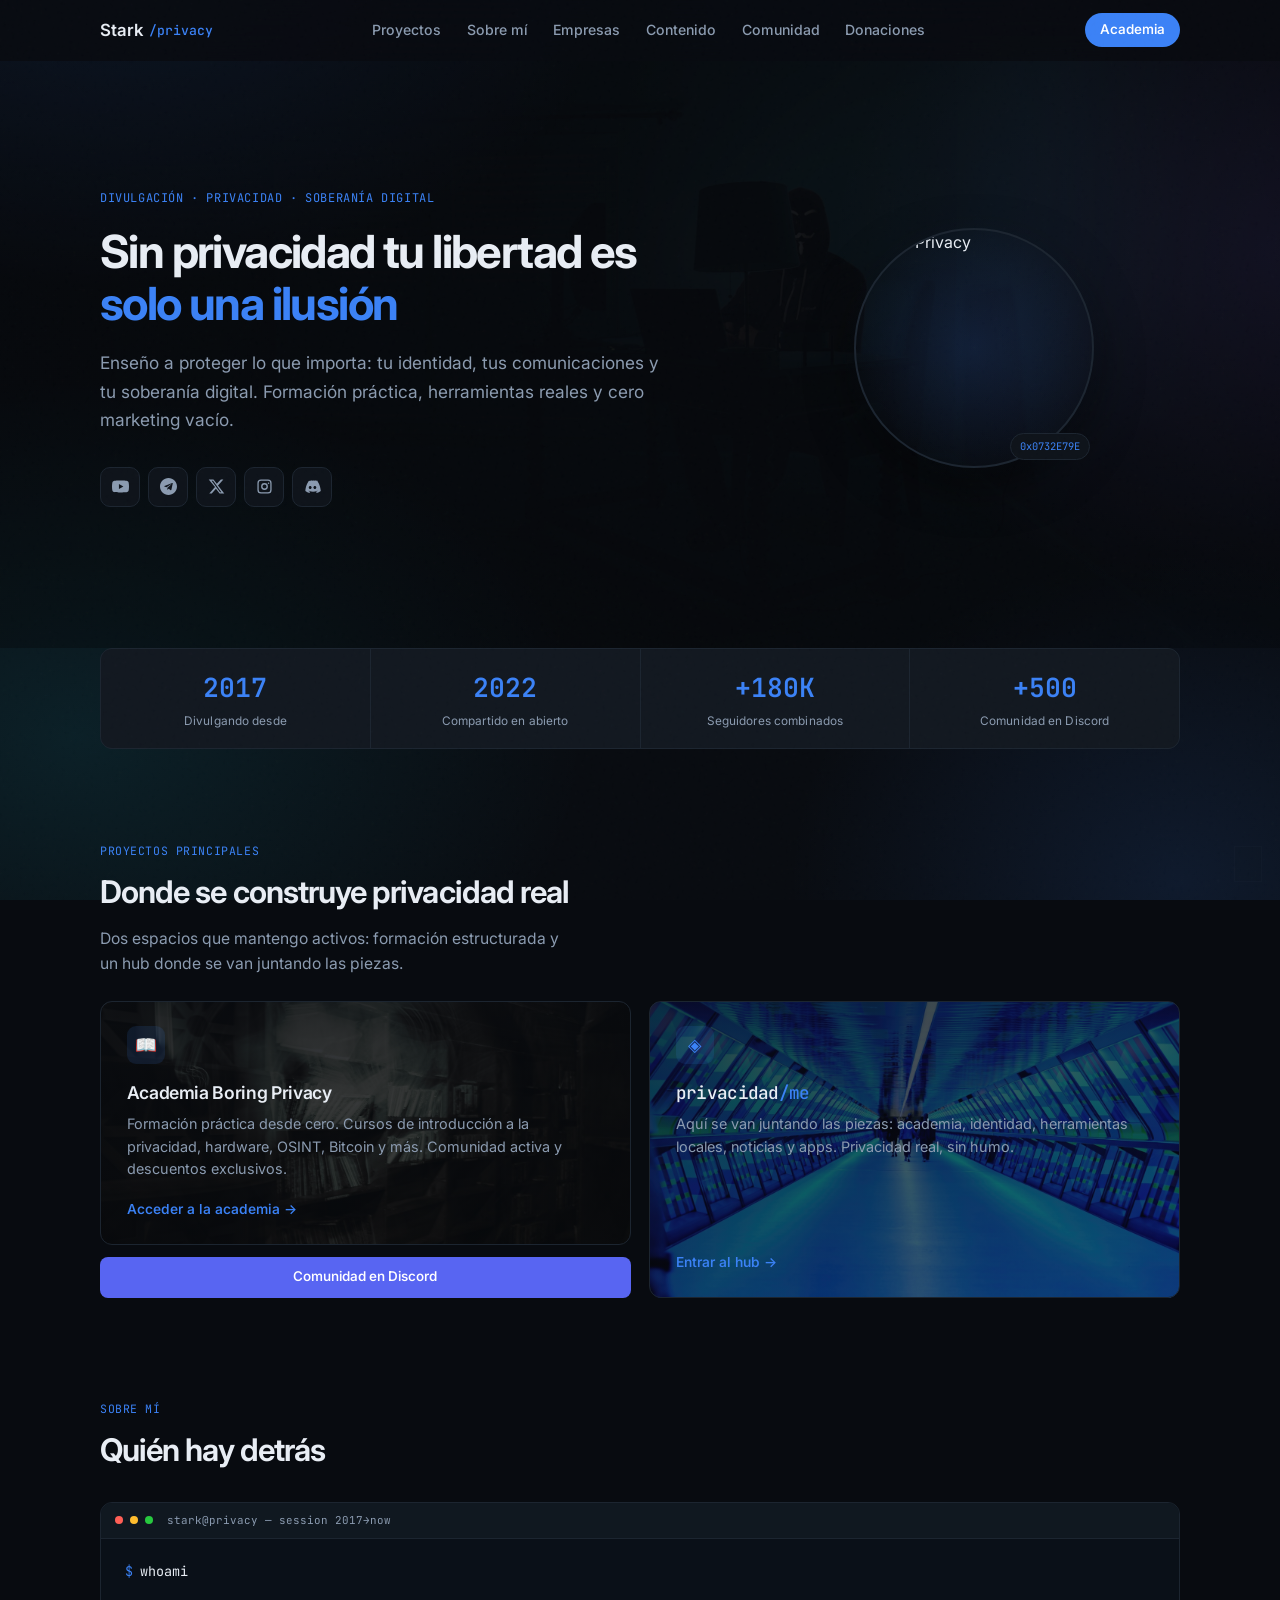
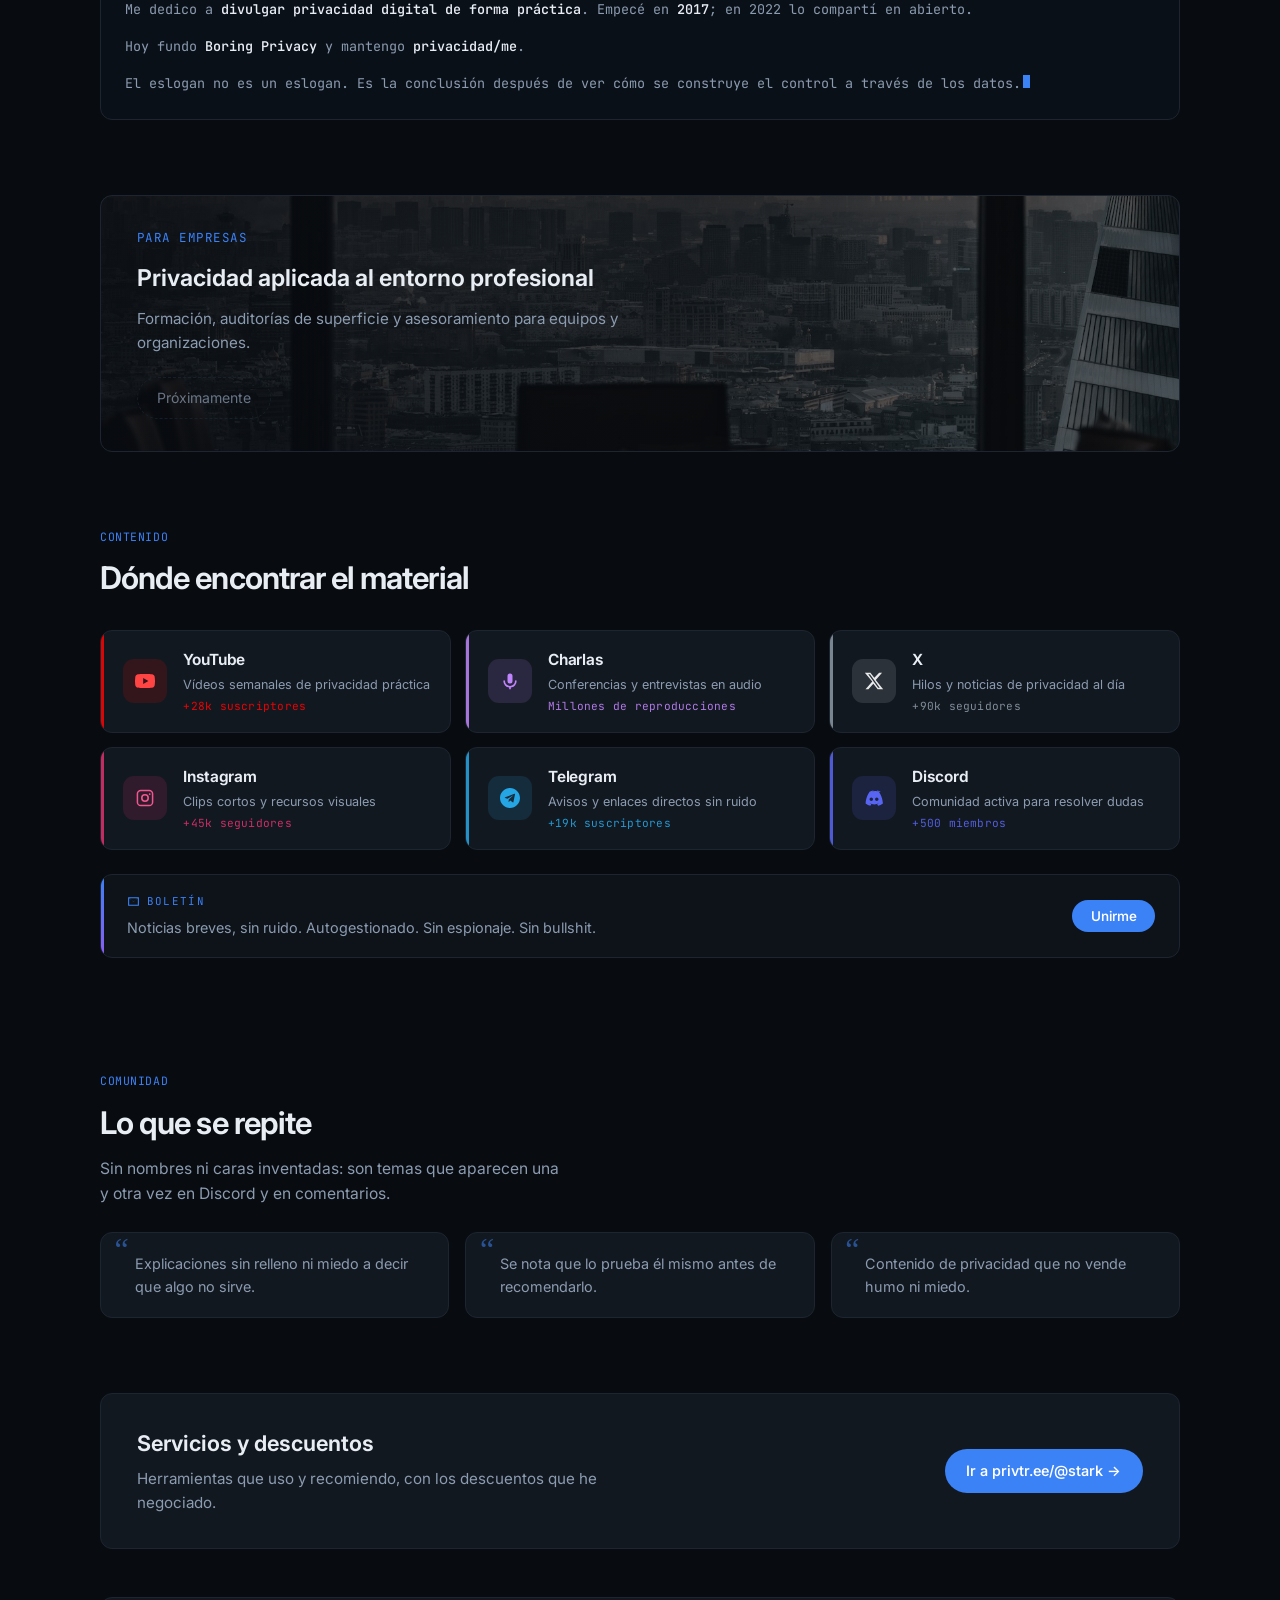
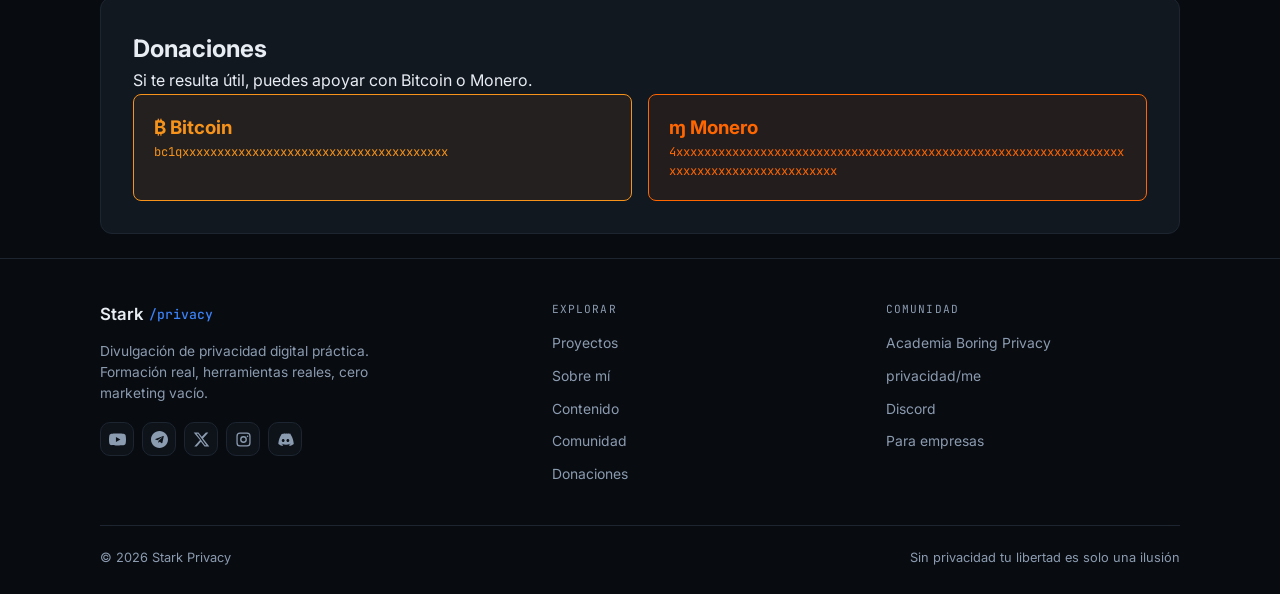
==== commit 2eda3f01: "Polish the Contenido section: per-network color, boletín cleanup - Each content card now carries its" ====
--- a/index.html
+++ b/index.html
@@ -146,7 +146,7 @@
       <div class="boletin" id="boletin">
         <div class="boletin-inner">
           <div class="boletin-face boletin-front">
-            <div><div class="boletin-kicker">Boletín</div><p>Noticias breves, sin ruido. Autogestionado. Sin espionaje. Sin bullshit.</p></div>
+            <div><div class="boletin-kicker"><svg viewBox="0 0 24 24"><path d="M2 4h20v16H2V4zm2 2.2V18h16V6.2l-8 6-8-6zm.8-.2L12 12.5 19.2 6H4.8z"/></svg>Boletín</div><p>Noticias breves, sin ruido. Autogestionado. Sin espionaje. Sin bullshit.</p></div>
             <button type="button" class="btn" id="boletin-open">Unirme</button>
           </div>
           <div class="boletin-face boletin-back">
--- a/assets/site.css
+++ b/assets/site.css
@@ -100,29 +100,38 @@
 .term-body strong{color:var(--text);font-weight:550}
 .term-cursor{display:inline-block;width:7px;height:.95em;background:var(--accent);margin-left:2px;animation:blink 1.1s steps(1) infinite}
 @keyframes blink{50%{opacity:0}}
-.contenido-grid{display:grid;grid-template-columns:repeat(3,1fr);gap:.75rem;margin-bottom:1.25rem}
-.content-card{background:var(--card);border:1px solid var(--border);border-radius:12px;padding:1rem 1.1rem;display:flex;align-items:center;gap:.9rem;text-align:left;transition:.22s}
-.content-card:hover{transform:translateY(-3px)}
-.content-card .icon-wrap{width:40px;height:40px;flex:0 0 auto;border-radius:9px;background:var(--soft);display:grid;place-items:center;color:var(--accent)}
-.content-card .icon-wrap svg{width:18px;height:18px;fill:currentColor}
-.content-card h3{font-size:.92rem;font-weight:600;margin-bottom:.15rem}
-.content-desc{font-size:.78rem;color:var(--muted);line-height:1.35;margin-bottom:.3rem}
-.stat-line{font-family:var(--mono);font-size:.68rem;color:var(--muted);line-height:1.35}
-.net-yt:hover{border-color:#FF0000}.net-yt:hover .icon-wrap{background:rgba(255,0,0,.14);color:#FF0000}
-.net-audio:hover{border-color:#c084fc}.net-audio:hover .icon-wrap{color:#c084fc}
-.net-x:hover{border-color:#e7e9ea}.net-x:hover .icon-wrap{color:#e7e9ea}
-.net-ig:hover{border-color:#E1306C}.net-ig:hover .icon-wrap{color:#E1306C}
-.net-tg:hover{border-color:#26A5E4}.net-tg:hover .icon-wrap{color:#26A5E4}
-.net-dc:hover{border-color:#5865F2}.net-dc:hover .icon-wrap{color:#5865F2}
+.contenido-grid{display:grid;grid-template-columns:repeat(3,1fr);gap:.85rem;margin-bottom:1.5rem}
+.content-card{
+  --card-accent:var(--accent);--icon-bg:var(--soft);--icon-color:var(--accent);--card-shadow:rgba(59,130,246,.28);
+  position:relative;background:var(--card);border:1px solid var(--border);border-radius:12px;
+  padding:1.1rem 1.2rem 1.1rem 1.4rem;display:flex;align-items:center;gap:1rem;text-align:left;
+  transition:.22s;overflow:hidden;
+}
+.content-card::before{content:"";position:absolute;left:0;top:0;bottom:0;width:3px;background:var(--card-accent);opacity:.85}
+.content-card:hover{transform:translateY(-3px);border-color:var(--card-accent);box-shadow:0 14px 28px -12px var(--card-shadow)}
+.content-card .icon-wrap{width:44px;height:44px;flex:0 0 auto;border-radius:11px;background:var(--icon-bg);display:grid;place-items:center;color:var(--icon-color);transition:.22s}
+.content-card .icon-wrap svg{width:20px;height:20px;fill:currentColor}
+.content-card h3{font-size:.96rem;font-weight:650;margin-bottom:.2rem;letter-spacing:-.01em}
+.content-desc{font-size:.79rem;color:var(--muted);line-height:1.4;margin-bottom:.35rem}
+.stat-line{font-family:var(--mono);font-size:.7rem;color:var(--card-accent);letter-spacing:.02em;line-height:1.35;opacity:.9}
+.net-yt{--card-accent:#FF0000;--icon-bg:rgba(255,0,0,.14);--icon-color:#FF4444;--card-shadow:rgba(255,0,0,.3)}
+.net-audio{--card-accent:#c084fc;--icon-bg:rgba(192,132,252,.14);--icon-color:#c084fc;--card-shadow:rgba(192,132,252,.3)}
+.net-x{--card-accent:#8b98a5;--icon-bg:rgba(231,233,234,.12);--icon-color:#e7e9ea;--card-shadow:rgba(180,190,200,.25)}
+.net-ig{--card-accent:#E1306C;--icon-bg:rgba(225,48,108,.14);--icon-color:#f0578e;--card-shadow:rgba(225,48,108,.3)}
+.net-tg{--card-accent:#26A5E4;--icon-bg:rgba(38,165,228,.14);--icon-color:#26A5E4;--card-shadow:rgba(38,165,228,.3)}
+.net-dc{--card-accent:#5865F2;--icon-bg:rgba(88,101,242,.14);--icon-color:#5865F2;--card-shadow:rgba(88,101,242,.3)}
 .boletin{perspective:1400px;min-height:96px}
 .boletin-inner{position:relative;min-height:96px;transform-style:preserve-3d;transition:transform .72s}
 .boletin.is-flipped .boletin-inner{transform:rotateX(180deg)}
-.boletin-face{background:var(--elev);border:1px solid var(--border);border-radius:12px;padding:1.15rem 1.5rem;backface-visibility:hidden}
+.boletin-face{position:relative;background:var(--elev);border:1px solid var(--border);border-radius:12px;padding:1.15rem 1.5rem 1.15rem 1.65rem;backface-visibility:hidden;overflow:hidden}
+.boletin-face::before{content:"";position:absolute;left:0;top:0;bottom:0;width:3px;background:linear-gradient(var(--accent),#8b5cf6)}
 .boletin-front{display:flex;align-items:center;justify-content:space-between;gap:1.25rem;flex-wrap:wrap}
 .boletin-back{position:absolute;inset:0;transform:rotateX(180deg);display:flex;align-items:center}
-.boletin-kicker{font-family:var(--mono);font-size:.68rem;letter-spacing:.12em;text-transform:uppercase;color:var(--accent);margin-bottom:.28rem}
+.boletin-kicker{display:flex;align-items:center;gap:.4rem;font-family:var(--mono);font-size:.68rem;letter-spacing:.12em;text-transform:uppercase;color:var(--accent);margin-bottom:.32rem}
+.boletin-kicker svg{width:13px;height:13px;fill:currentColor}
 .boletin-front p{color:var(--muted);font-size:.9rem;margin:0;max-width:58ch}
-.boletin-front .btn,.boletin-back .btn{background:var(--red);color:#fff;padding:.5rem 1.15rem;border-radius:999px;font-size:.84rem;font-weight:550;border:0;cursor:pointer;font-family:inherit}
+.boletin-front .btn,.boletin-back .btn{background:var(--accent);color:#fff;padding:.5rem 1.15rem;border-radius:999px;font-size:.84rem;font-weight:550;border:0;cursor:pointer;font-family:inherit;transition:.2s}
+.boletin-front .btn:hover,.boletin-back .btn:hover{background:#2563eb}
 .boletin-form{display:grid;grid-template-columns:minmax(160px,1.4fr) auto 72px auto auto;gap:.55rem;align-items:center;width:100%}
 .boletin-form input{background:var(--bg);border:1px solid var(--border);color:var(--text);border-radius:8px;padding:.55rem .75rem;font-family:var(--mono);font-size:.82rem;outline:none}
 .captcha-q{font-family:var(--mono);font-size:.78rem;color:var(--muted)}
